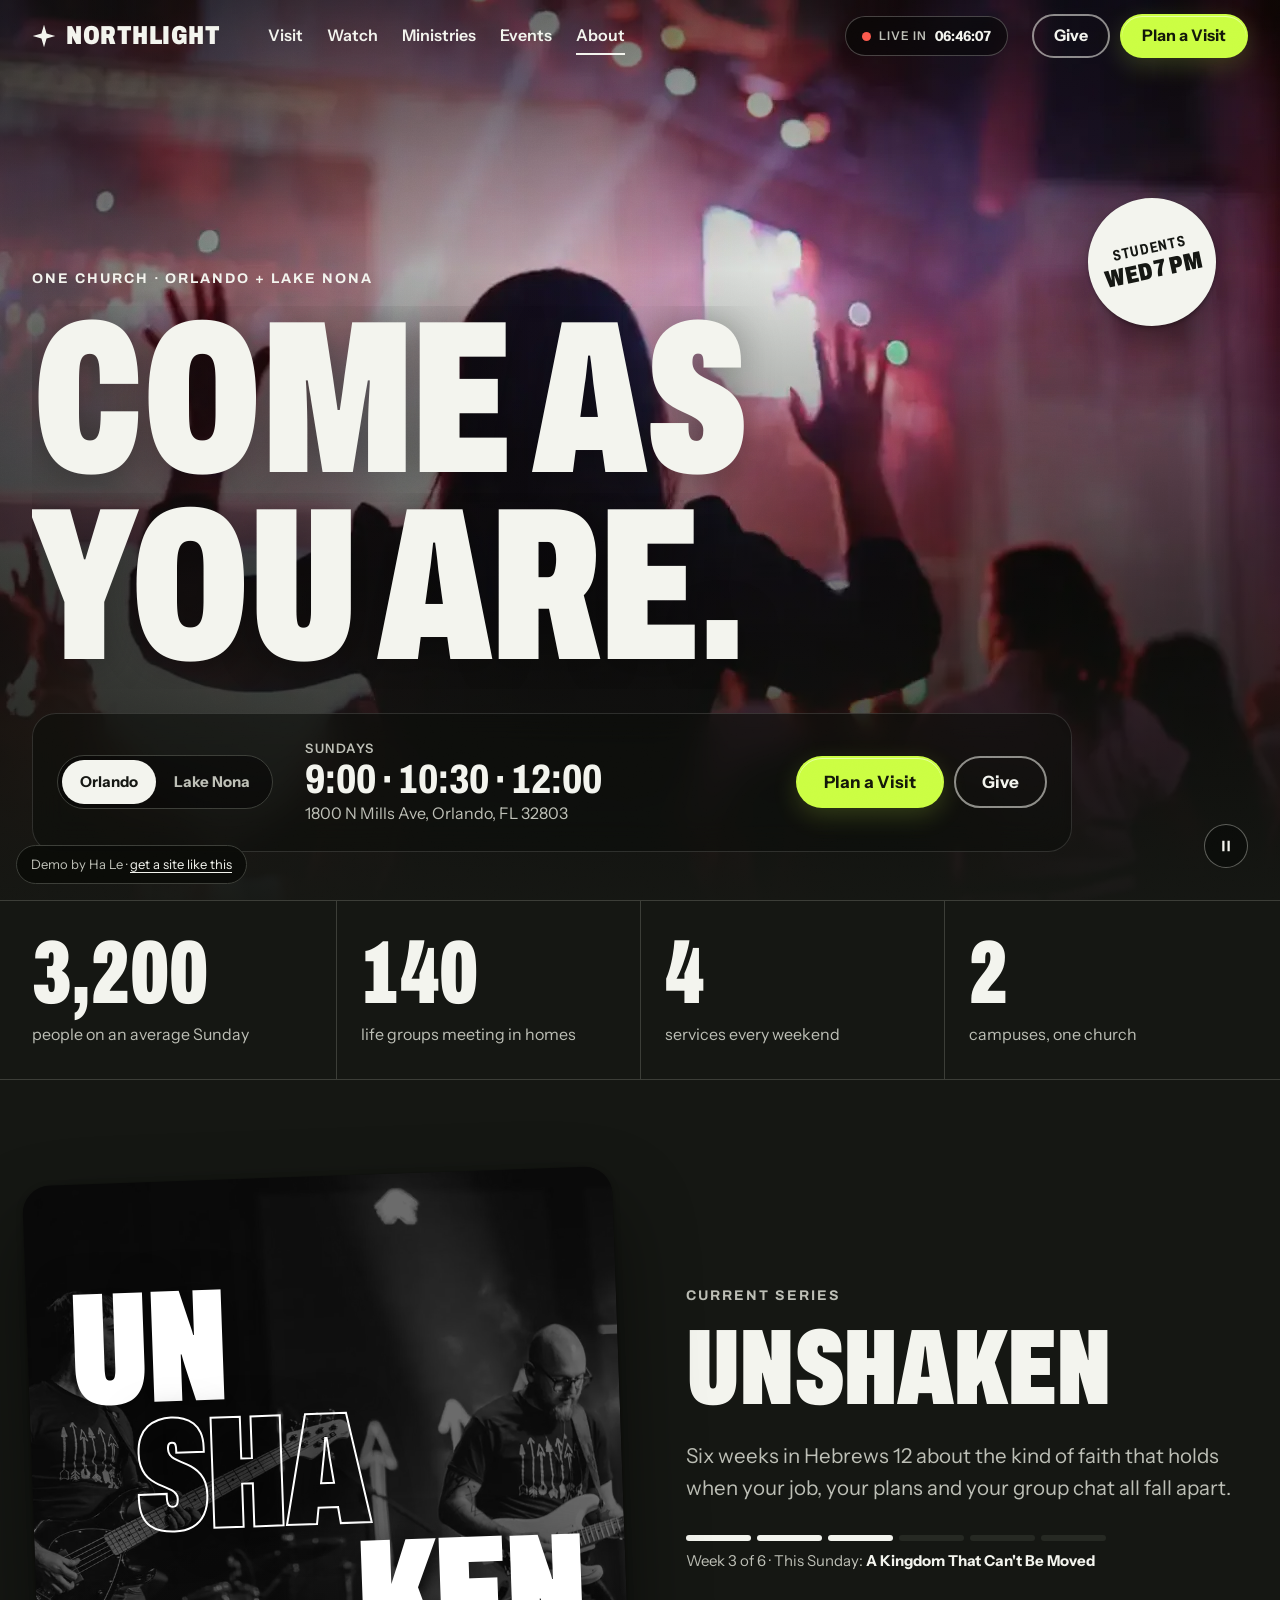
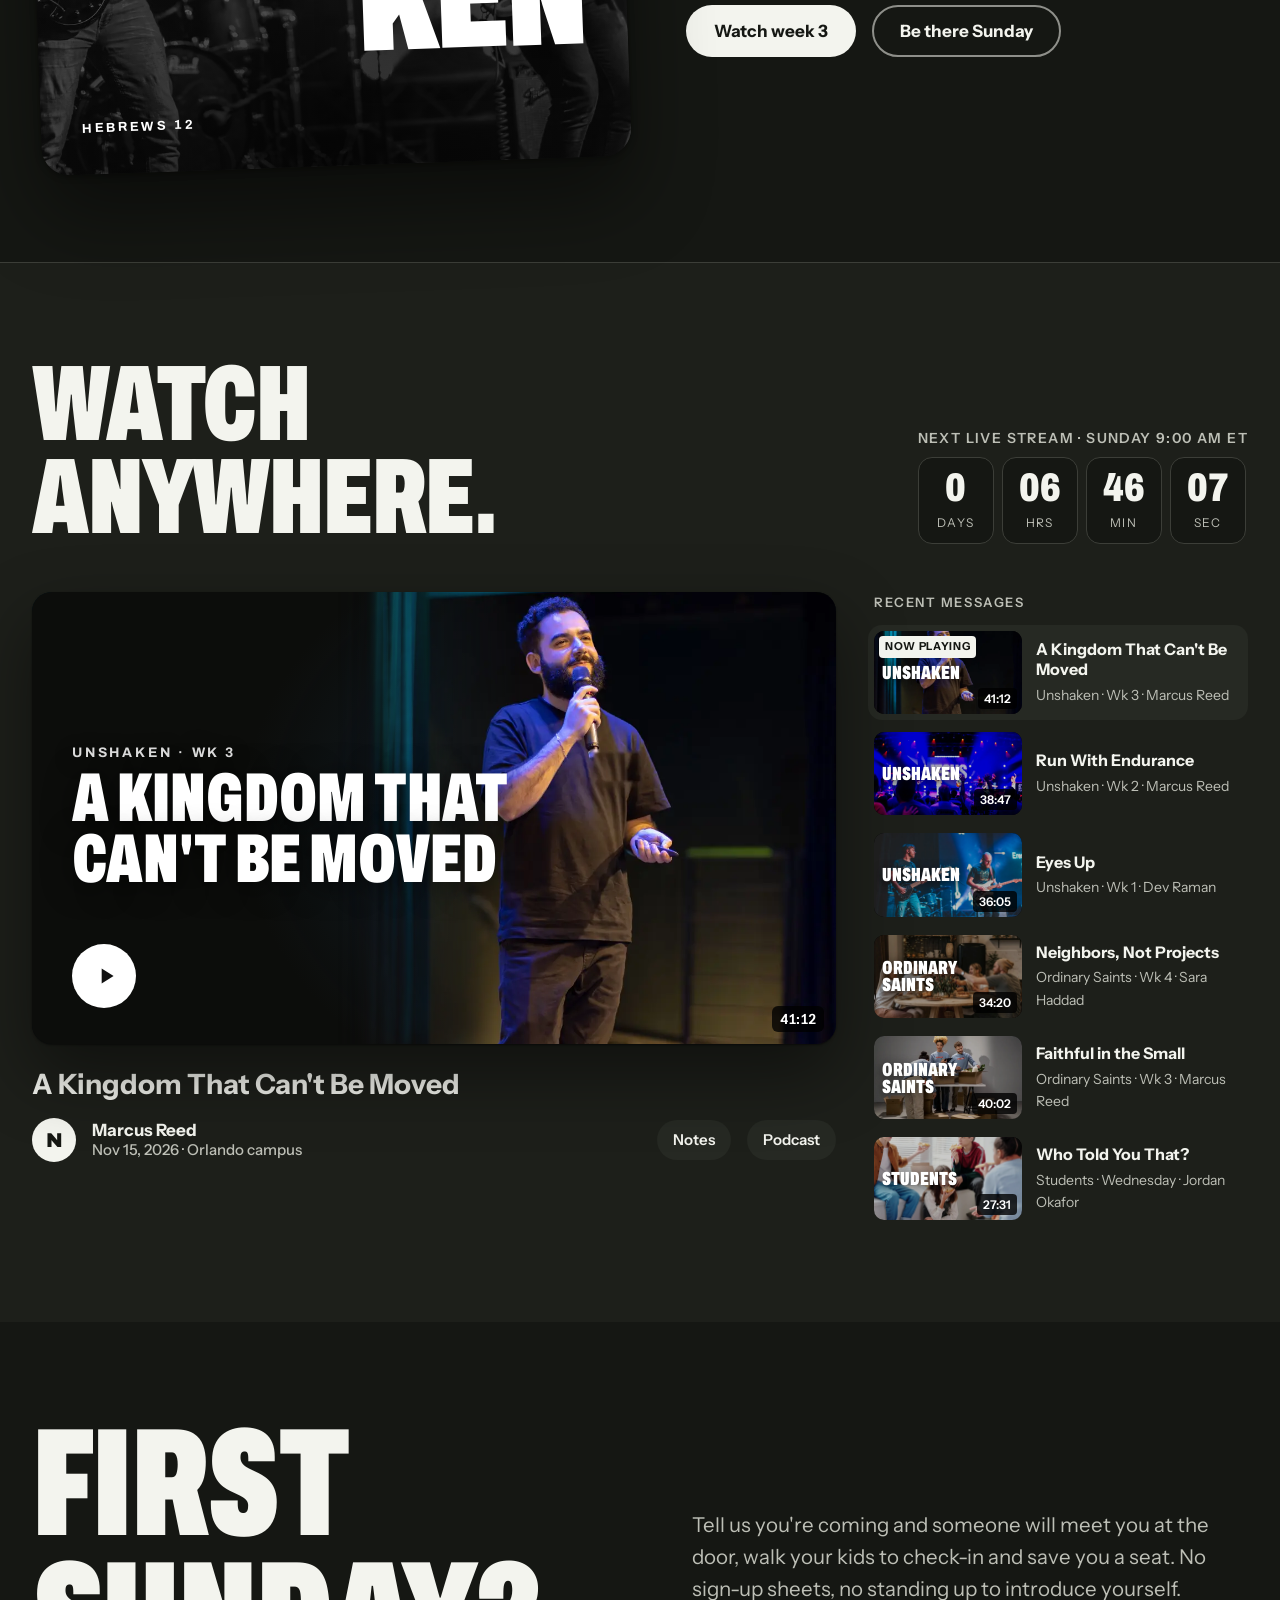
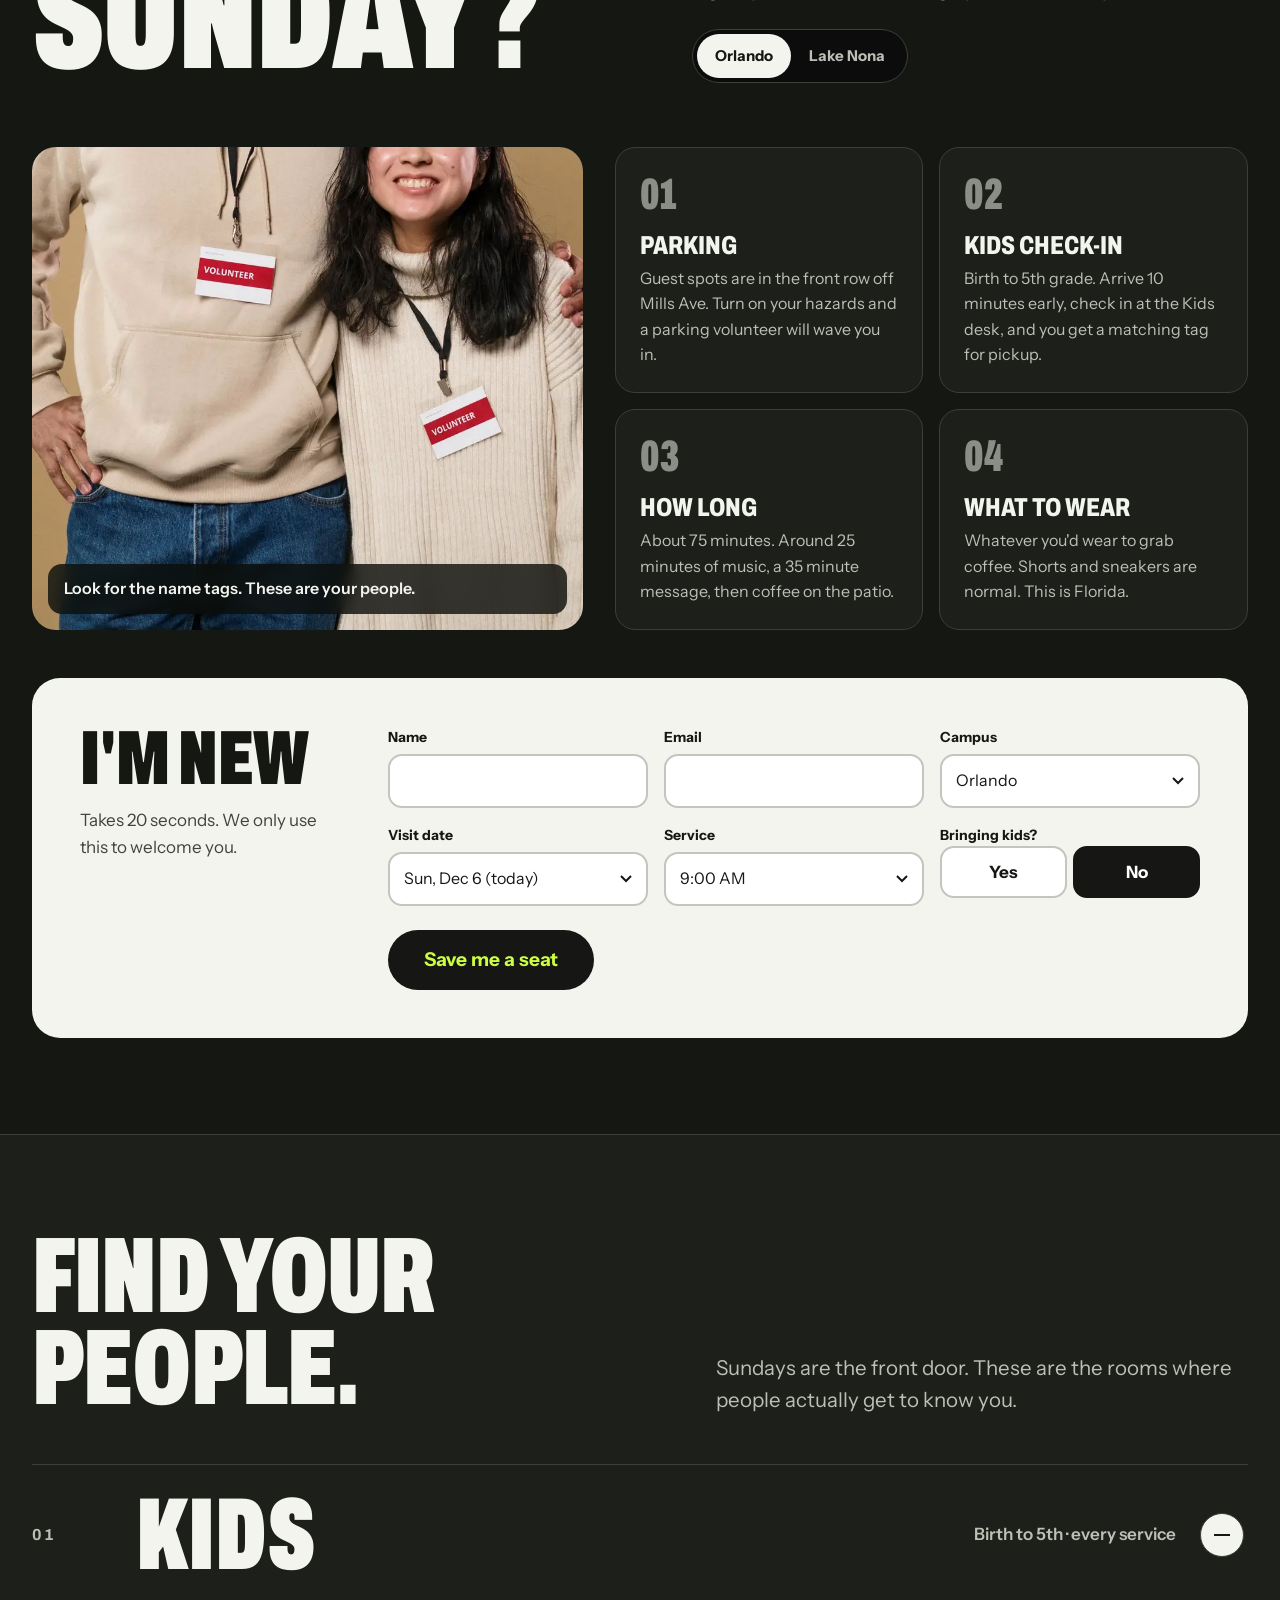
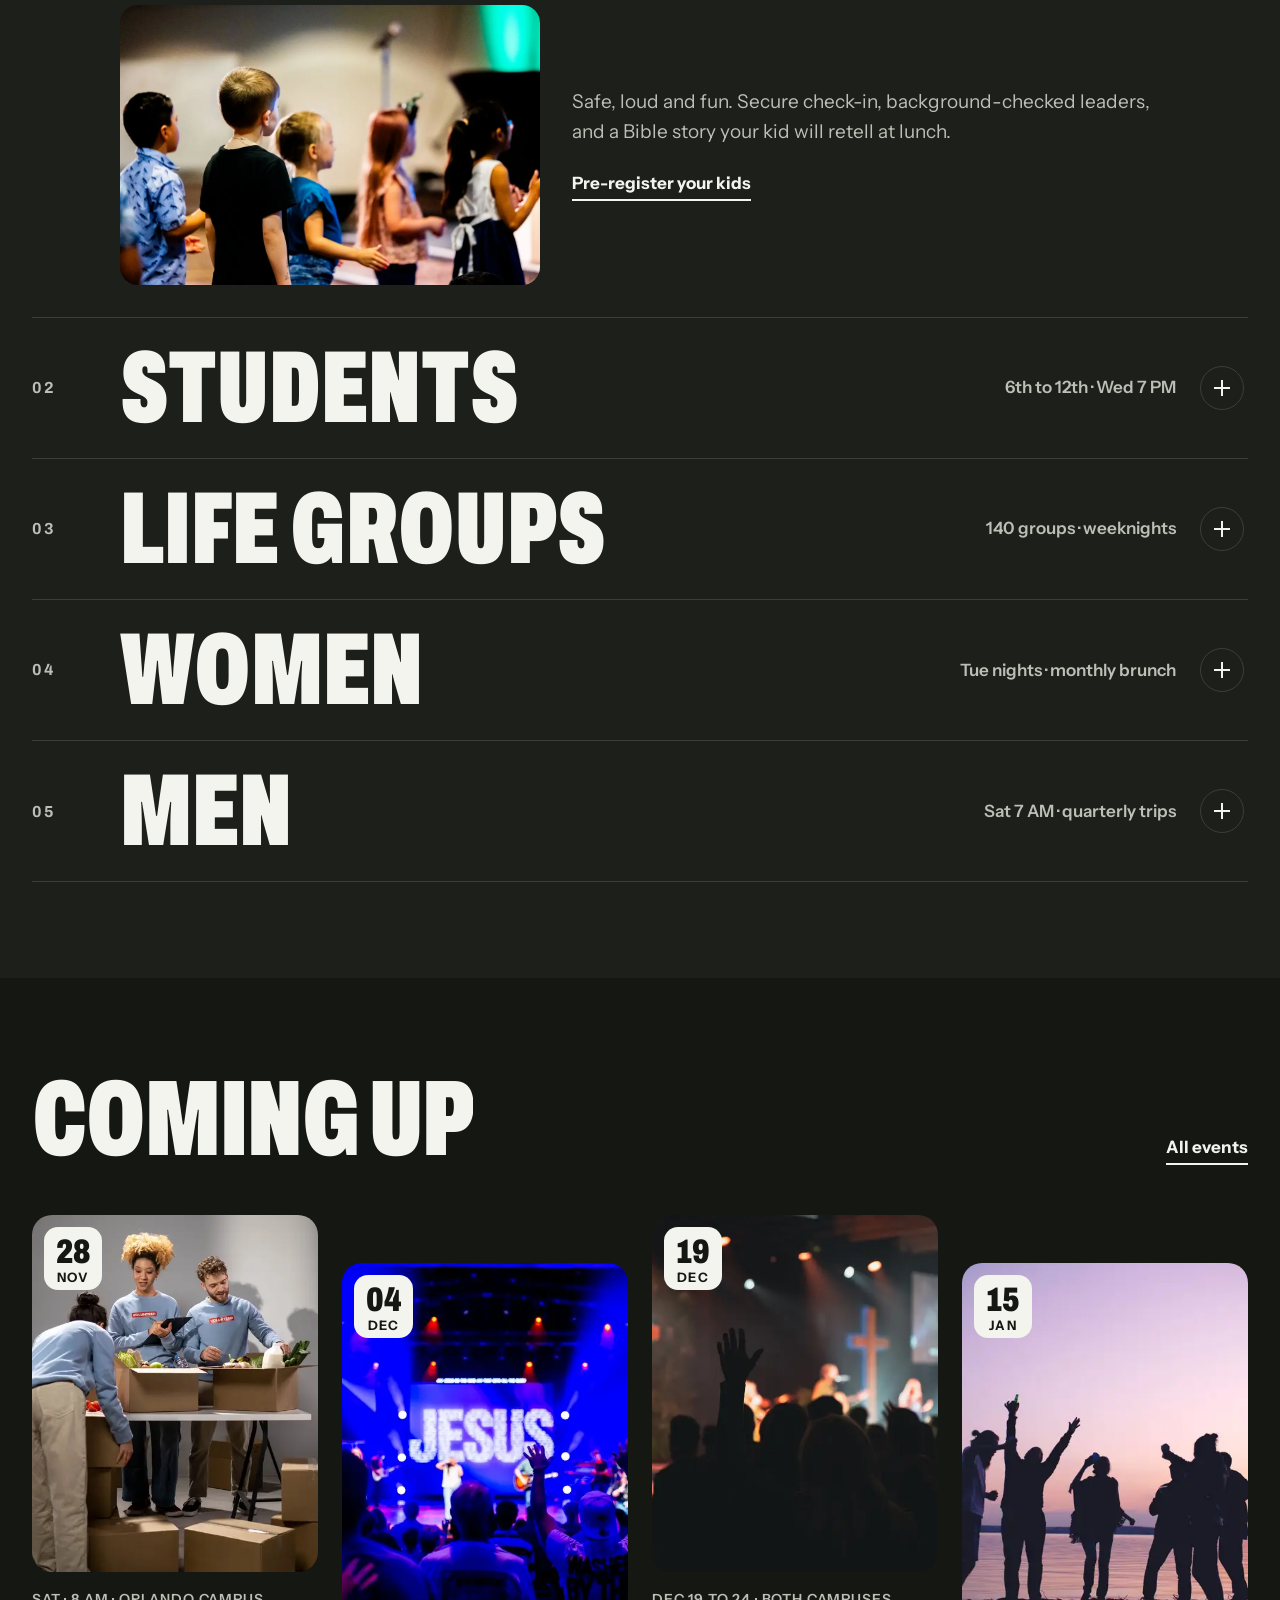
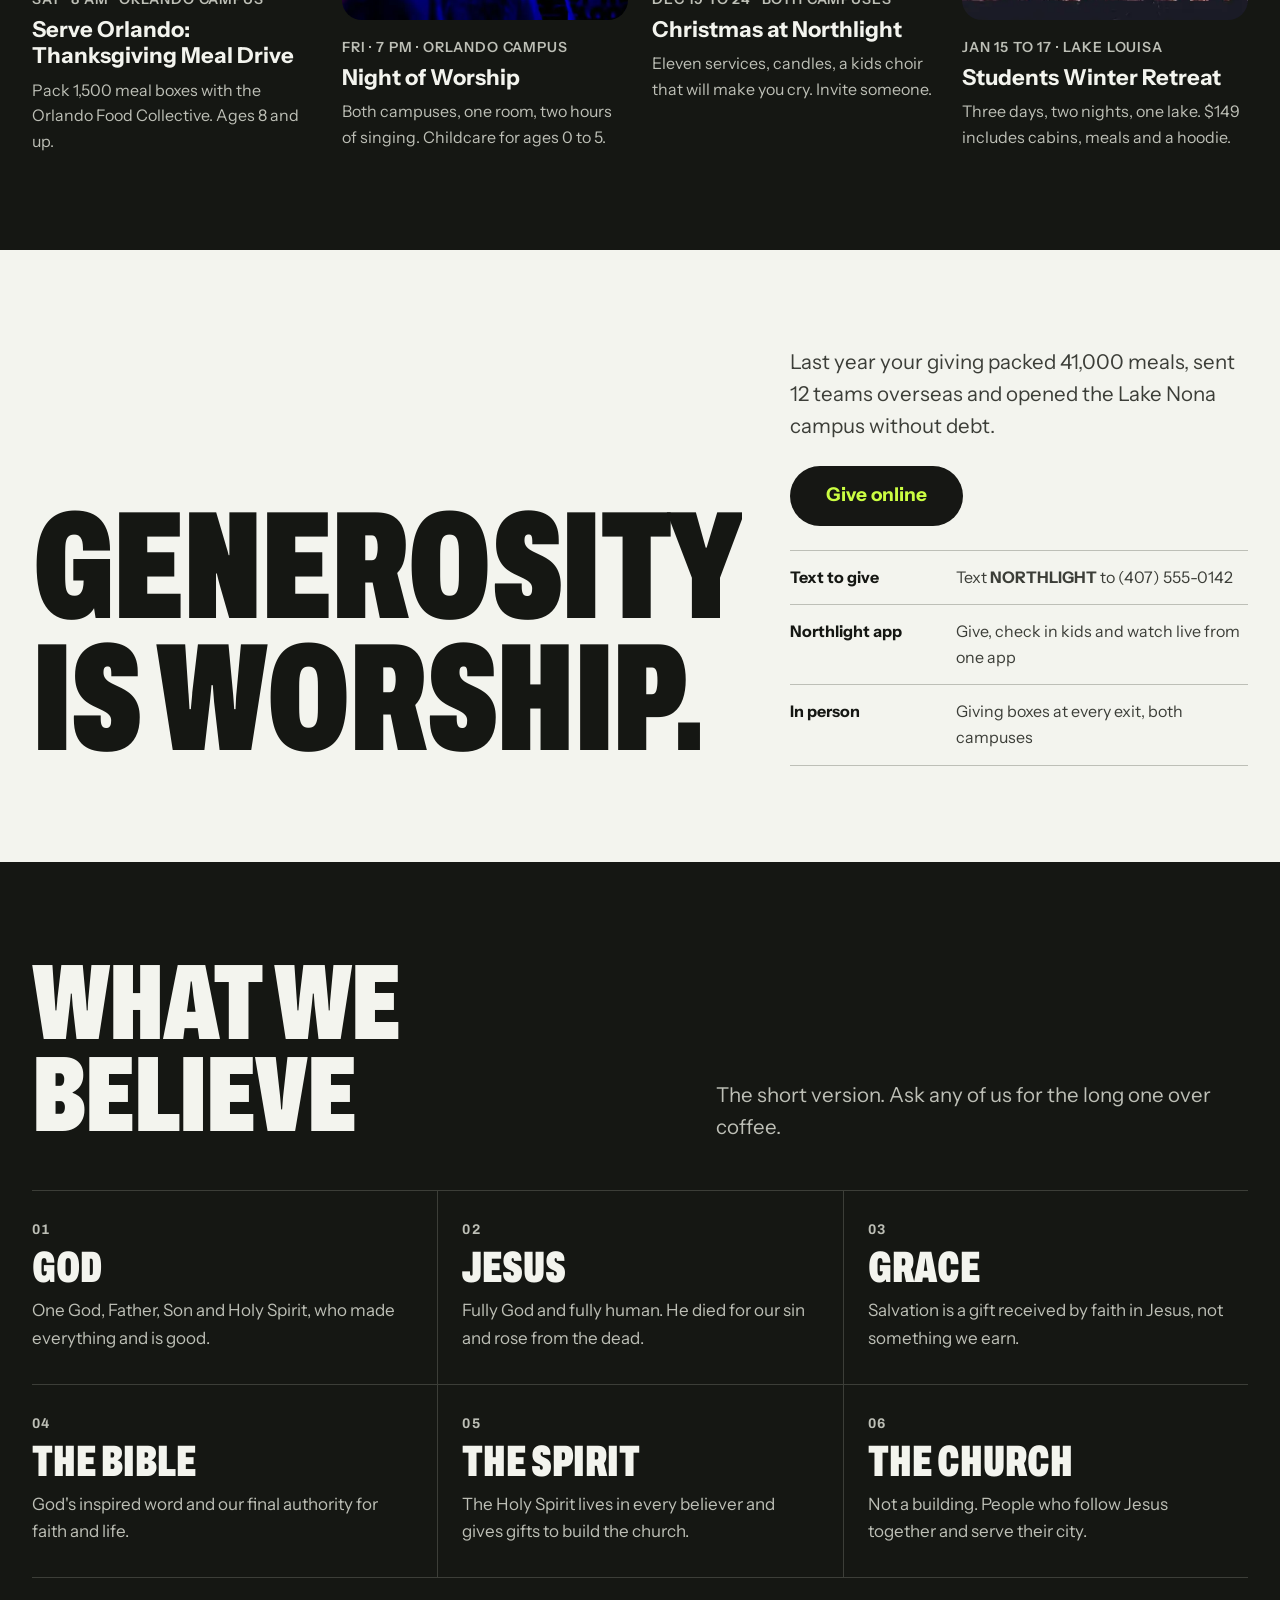
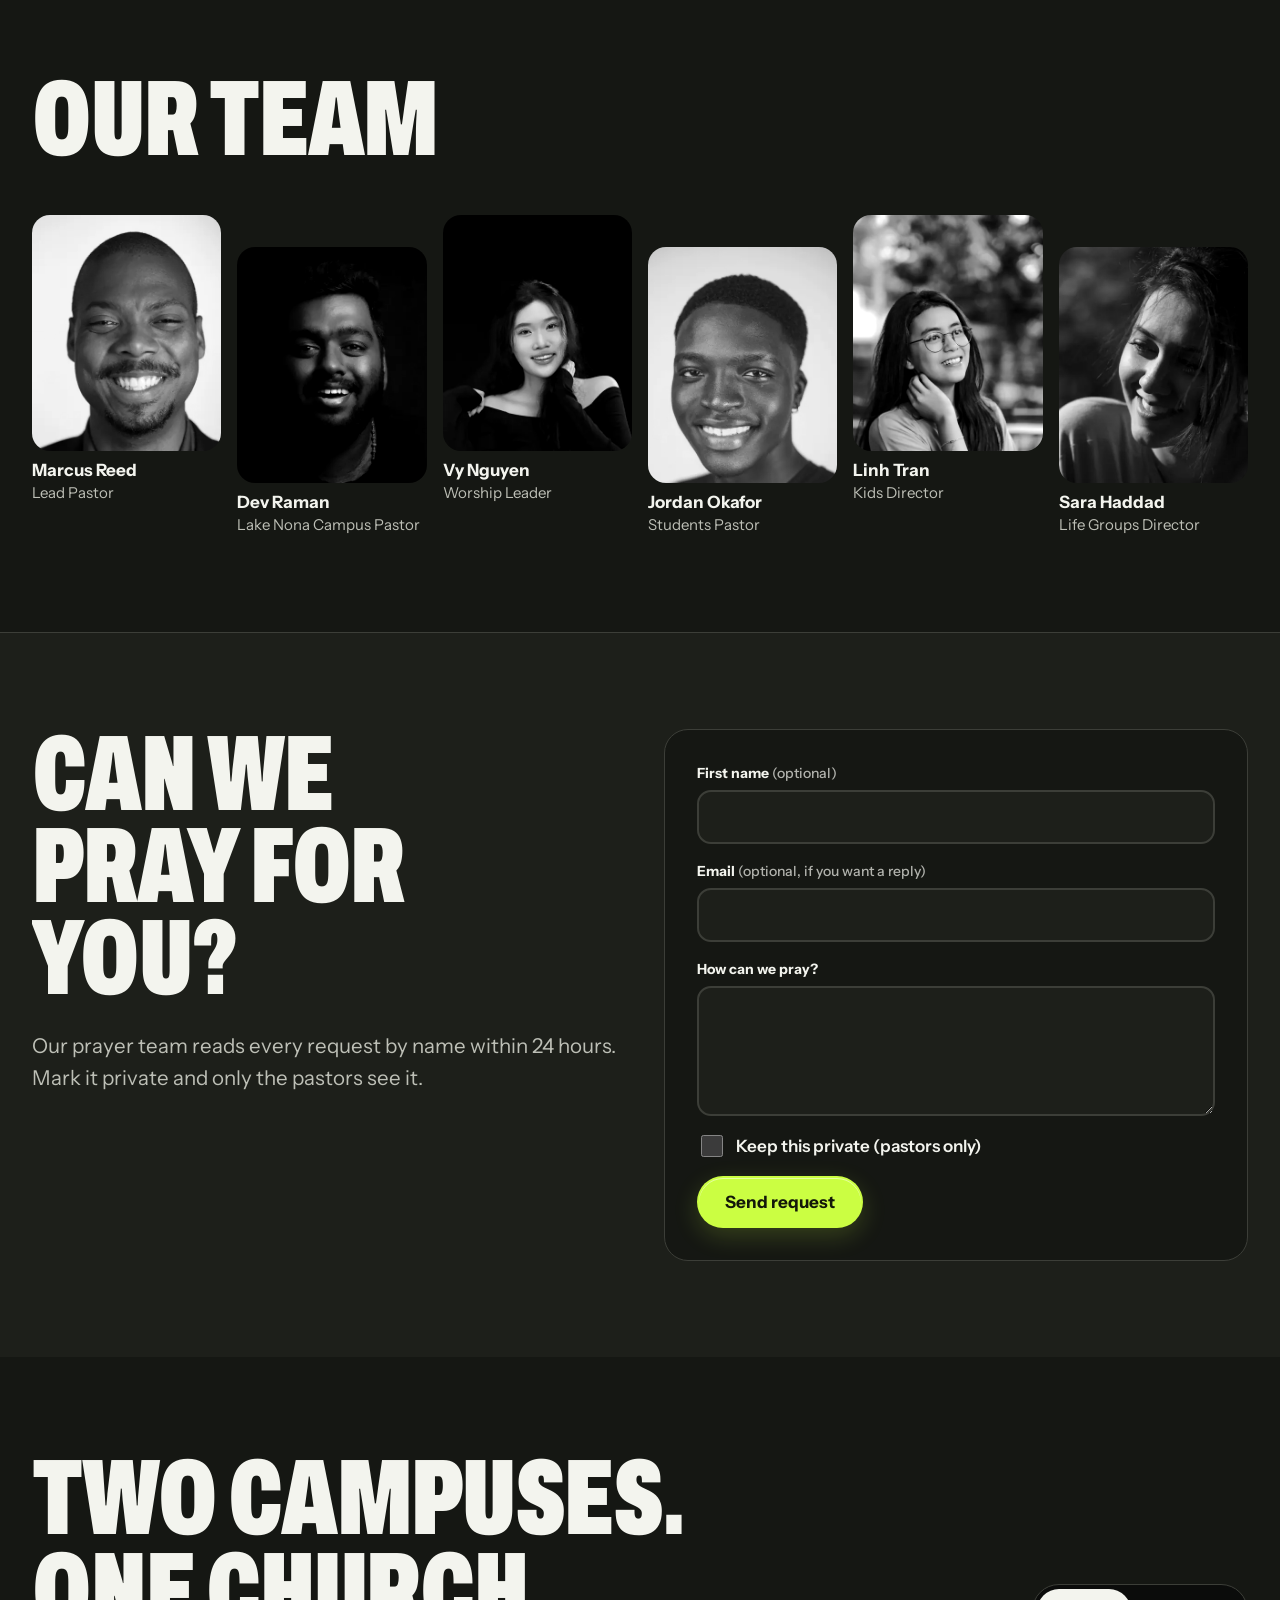
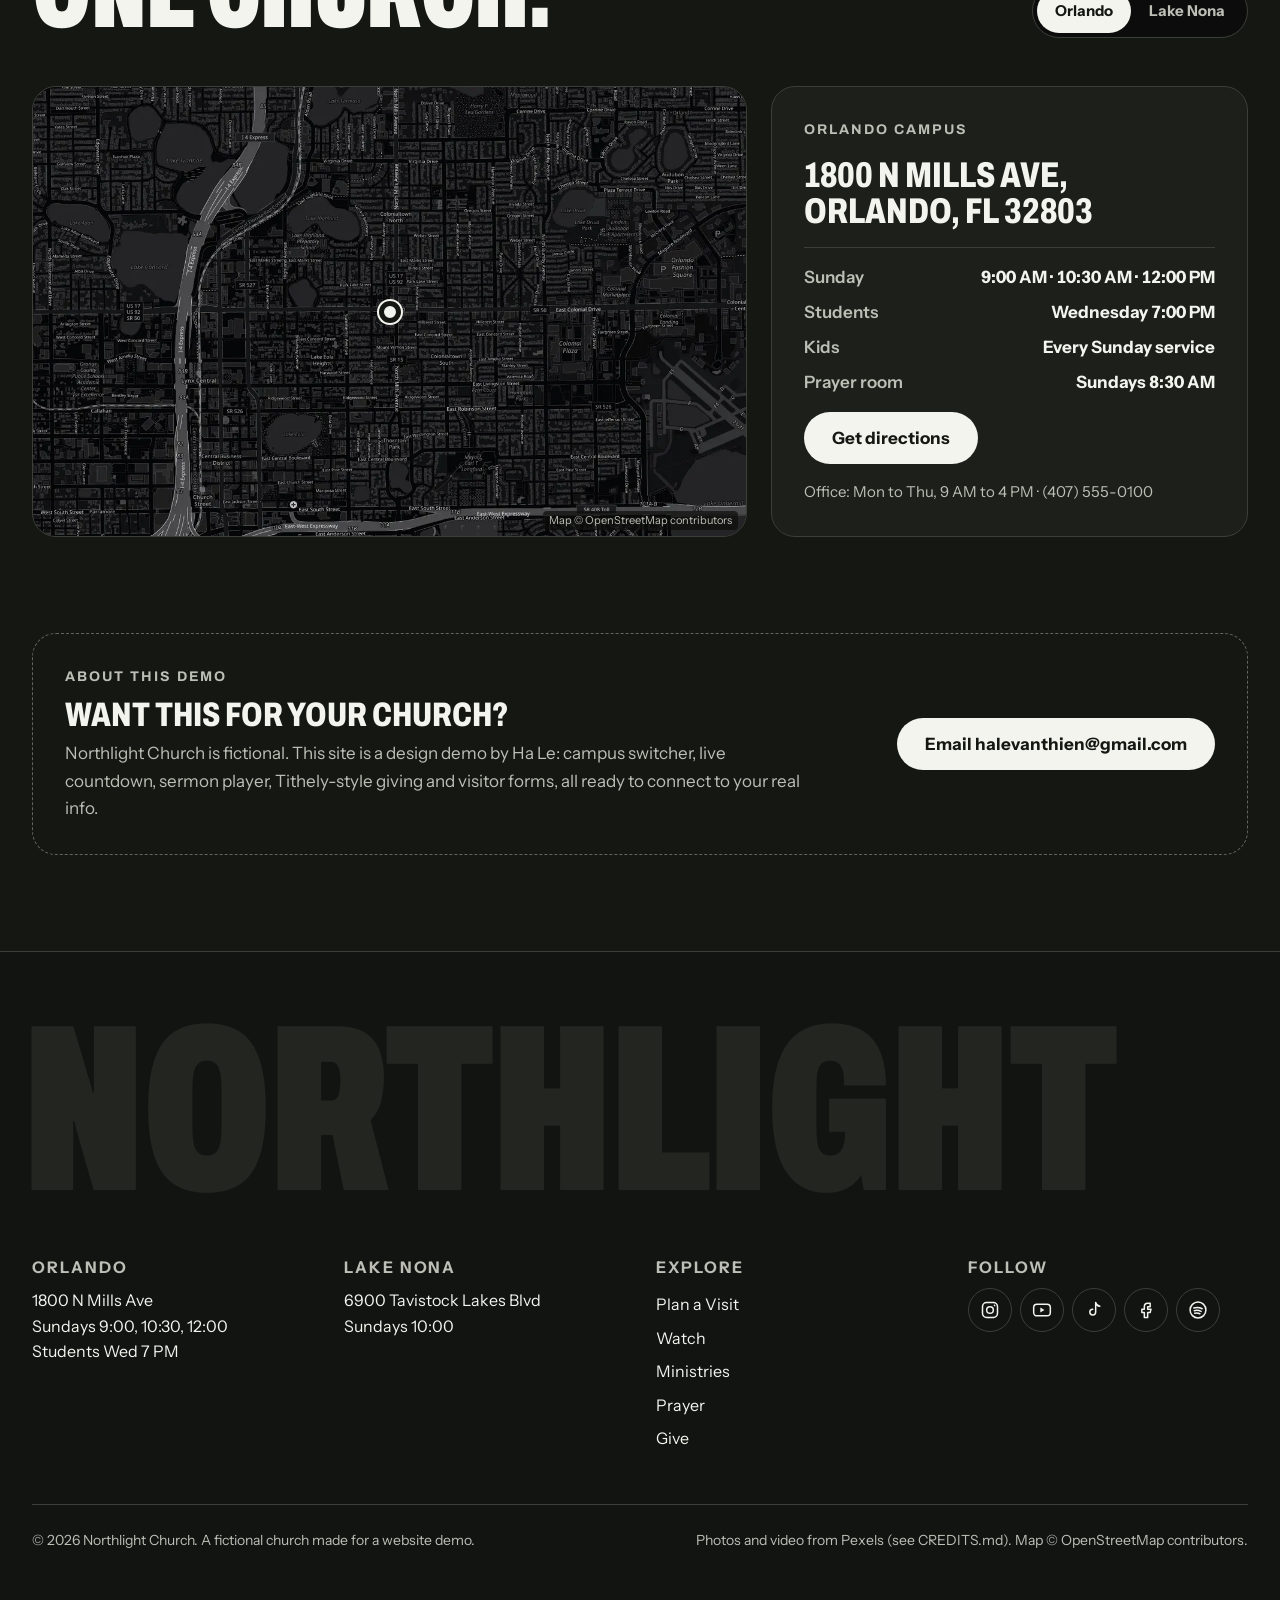
==== bold/index.html @ aa2ea966 "Three church website demos" ====
<!doctype html>
<html lang="en">
<head>
<meta charset="utf-8">
<meta name="viewport" content="width=device-width, initial-scale=1, viewport-fit=cover">
<title>Northlight Church · Orlando + Lake Nona</title>
<meta name="description" content="Northlight Church is one church meeting in Orlando and Lake Nona. Sundays 9, 10:30 and 12 in Orlando, 10:00 in Lake Nona. Students Wednesdays 7 PM.">
<meta name="theme-color" content="#1a1c17">
<link rel="icon" href="data:image/svg+xml,%3Csvg xmlns='http://www.w3.org/2000/svg' viewBox='0 0 32 32'%3E%3Crect width='32' height='32' rx='7' fill='%231a1c17'/%3E%3Cpath d='M16 3l3 10 10 3-10 3-3 10-3-10-10-3 10-3z' fill='%23c8ff2e'/%3E%3C/svg%3E">
<link rel="preconnect" href="https://fonts.googleapis.com">
<link rel="preconnect" href="https://fonts.gstatic.com" crossorigin>
<link href="https://fonts.googleapis.com/css2?family=Archivo:wdth,wght@62..125,500..900&family=Instrument+Sans:wght@400;500;600;700&display=swap" rel="stylesheet">
<link rel="preload" as="image" href="img/hero-poster.webp" type="image/webp">
<link rel="stylesheet" href="css/site.css">
</head>
<body>
<a class="skip" href="#main">Skip to content</a>
<svg class="grain" aria-hidden="true"><filter id="g"><feTurbulence type="fractalNoise" baseFrequency=".8" numOctaves="3" stitchTiles="stitch"/><feColorMatrix type="saturate" values="0"/></filter><rect width="100%" height="100%" filter="url(#g)"/></svg>

<header class="top" id="top">
  <a class="logo" href="#main" aria-label="Northlight Church home">
    <svg viewBox="0 0 32 32" aria-hidden="true"><path d="M16 1l3.4 11.6L31 16l-11.6 3.4L16 31l-3.4-11.6L1 16l11.6-3.4z"/></svg>
    <span>NORTHLIGHT</span>
  </a>
  <nav class="links" aria-label="Main">
    <a href="#visit">Visit</a>
    <a href="#watch">Watch</a>
    <a href="#ministries">Ministries</a>
    <a href="#events">Events</a>
    <a href="#about">About</a>
  </nav>
  <a class="live" href="#watch" id="liveChip" aria-live="off"><i></i><span class="live-lbl">Live in</span> <b id="liveT">--</b></a>
  <div class="acts">
    <button class="btn ghost sm" data-give>Give</button>
    <a class="btn lime sm" href="#visit">Plan a Visit</a>
  </div>
  <button class="burger" id="burger" aria-expanded="false" aria-controls="menu" aria-label="Open menu"><span></span><span></span></button>
</header>

<div class="menu" id="menu" hidden>
  <nav aria-label="Mobile">
    <a href="#visit" style="--i:0">Visit</a>
    <a href="#watch" style="--i:1">Watch</a>
    <a href="#ministries" style="--i:2">Ministries</a>
    <a href="#events" style="--i:3">Events</a>
    <a href="#about" style="--i:4">About</a>
    <a href="#prayer" style="--i:5">Prayer</a>
    <a href="#locations" style="--i:6">Locations</a>
  </nav>
  <div class="menu-acts">
    <a class="btn lime" href="#visit">Plan a Visit</a>
    <button class="btn ghost" data-give>Give</button>
  </div>
</div>

<main id="main">

<section class="hero" aria-labelledby="heroH">
  <video class="hero-vid" id="heroVid" muted loop playsinline preload="none" poster="img/hero-poster.webp" data-src="video/hero.mp4" aria-hidden="true"></video>
  <div class="hero-shade"></div>
  <div class="hero-in wrap">
    <p class="eyebrow kin-up" style="--i:0">One church · Orlando + Lake Nona</p>
    <h1 id="heroH" class="mega kin">
      <span class="ln"><span style="--i:0">Come as</span></span>
      <span class="ln"><span style="--i:1">you are.</span></span>
    </h1>
    <div class="hero-bar kin-up" style="--i:3">
      <div class="campus-switch" role="group" aria-label="Choose a campus">
        <button data-campus="orlando" aria-pressed="true">Orlando</button>
        <button data-campus="nona" aria-pressed="false">Lake Nona</button>
      </div>
      <div class="hb-info">
        <p class="hb-k">Sundays</p>
        <p class="hb-times swap" data-c="times">9:00 · 10:30 · 12:00</p>
        <p class="hb-addr swap" data-c="address">1800 N Mills Ave, Orlando, FL 32803</p>
      </div>
      <div class="hb-btns">
        <a class="btn lime" href="#visit">Plan a Visit</a>
        <button class="btn ghost" data-give>Give</button>
      </div>
    </div>
  </div>
  <a class="sticker" href="#ministries" data-open="students">Students<br><b>Wed 7 PM</b></a>
  <button class="vid-toggle" id="vidToggle" aria-label="Pause background video" aria-pressed="false">
    <svg viewBox="0 0 24 24" aria-hidden="true"><path class="i-pause" d="M7 5h3v14H7zM14 5h3v14h-3z"/><path class="i-play" d="M8 5l11 7-11 7z"/></svg>
  </button>
</section>

<section class="stats" aria-label="Northlight by the numbers">
  <div class="wrap stats-in">
    <div><b data-count="3200">3,200</b><span>people on an average Sunday</span></div>
    <div><b data-count="140">140</b><span>life groups meeting in homes</span></div>
    <div><b data-count="4">4</b><span>services every weekend</span></div>
    <div><b data-count="2">2</b><span>campuses, one church</span></div>
  </div>
</section>

<section class="series wrap" aria-labelledby="seriesH">
  <div class="series-art" aria-hidden="true">
    <img src="img/band.webp" alt="" loading="lazy" width="1400" height="934">
    <div class="sa-type"><span>UN</span><span>SHA</span><span>KEN</span></div>
    <p class="sa-ref">Hebrews 12</p>
  </div>
  <div class="series-copy">
    <p class="eyebrow">Current series</p>
    <h2 id="seriesH" class="big kin"><span class="ln"><span>Unshaken</span></span></h2>
    <p class="lead">Six weeks in Hebrews 12 about the kind of faith that holds when your job, your plans and your group chat all fall apart.</p>
    <div class="prog" role="img" aria-label="Week 3 of 6">
      <i class="on"></i><i class="on"></i><i class="on"></i><i></i><i></i><i></i>
    </div>
    <p class="prog-lbl">Week 3 of 6 · This Sunday: <b>A Kingdom That Can't Be Moved</b></p>
    <div class="row">
      <a class="btn white" href="#watch">Watch week 3</a>
      <a class="btn ghost" href="#visit">Be there Sunday</a>
    </div>
  </div>
</section>

<section class="watch" id="watch" aria-labelledby="watchH">
  <div class="wrap">
    <div class="sec-head">
      <h2 id="watchH" class="big kin"><span class="ln"><span>Watch</span></span><span class="ln"><span>anywhere.</span></span></h2>
      <div class="cd" aria-live="off">
        <p class="cd-k" id="cdLabel">Next live stream · Sunday 9:00 AM ET</p>
        <div class="cd-boxes" id="cdBoxes">
          <div><b data-u="d">0</b><span>days</span></div>
          <div><b data-u="h">00</b><span>hrs</span></div>
          <div><b data-u="m">00</b><span>min</span></div>
          <div><b data-u="s">00</b><span>sec</span></div>
        </div>
      </div>
    </div>
    <div class="wgrid">
      <div>
        <div class="player" id="player">
          <div class="amb" id="amb"></div>
          <button class="poster" id="poster">
            <span class="sr">Play message: </span>
            <img src="img/sermon.webp" alt="" width="900" height="1350" loading="lazy">
            <span class="po-type"><small id="poSeries">UNSHAKEN · WK 3</small><span id="poTitle">A Kingdom That Can't Be Moved</span></span>
            <span class="po-play"><svg viewBox="0 0 24 24" aria-hidden="true"><path d="M8 5l11 7-11 7z"/></svg></span>
            <span class="po-dur" id="poDur">41:12</span>
          </button>
          <video id="pv" playsinline muted loop preload="none" controls hidden></video>
          <canvas class="static" id="pst" width="320" height="180" aria-hidden="true"></canvas>
          <div class="osd" id="osd" aria-hidden="true"></div>
          <p class="demo-note" id="demoNote" hidden>Demo footage. Your sermon video or YouTube embed plays here.</p>
        </div>
        <div class="vmeta">
          <h3 id="vTitle">A Kingdom That Can't Be Moved</h3>
          <div class="chrow">
            <span class="av" aria-hidden="true">N</span>
            <p class="nm"><span id="vSpk">Marcus Reed</span><small id="vDate">Nov 15, 2026 · Orlando campus</small></p>
            <a class="pill" href="#" aria-label="Notes for this message (demo)">Notes</a>
            <a class="pill" href="#" aria-label="Listen on podcast (demo)">Podcast</a>
          </div>
        </div>
      </div>
      <div class="upnext" id="upnext" aria-label="Recent messages"></div>
    </div>
  </div>
</section>

<section class="visit" id="visit" aria-labelledby="visitH">
  <div class="wrap">
    <div class="visit-top">
      <h2 id="visitH" class="mega2 kin"><span class="ln"><span>First</span></span><span class="ln"><span>Sunday?</span></span></h2>
      <div class="visit-intro">
        <p class="lead">Tell us you're coming and someone will meet you at the door, walk your kids to check-in and save you a seat. No sign-up sheets, no standing up to introduce yourself.</p>
        <div class="campus-switch" role="group" aria-label="Choose a campus">
          <button data-campus="orlando" aria-pressed="true">Orlando</button>
          <button data-campus="nona" aria-pressed="false">Lake Nona</button>
        </div>
      </div>
    </div>
    <div class="expect">
      <figure class="ex-photo">
        <img src="img/welcome.webp" alt="Two smiling volunteers wearing name tags" loading="lazy" width="1200" height="800">
        <figcaption>Look for the name tags. These are your people.</figcaption>
      </figure>
      <div class="ex-grid">
        <article><span class="ex-n" aria-hidden="true">01</span><h3>Parking</h3><p class="swap" data-c="parking">Guest spots are in the front row off Mills Ave. Turn on your hazards and a parking volunteer will wave you in.</p></article>
        <article><span class="ex-n" aria-hidden="true">02</span><h3>Kids check-in</h3><p>Birth to 5th grade. Arrive 10 minutes early, check in at the Kids desk, and you get a matching tag for pickup.</p></article>
        <article><span class="ex-n" aria-hidden="true">03</span><h3>How long</h3><p>About 75 minutes. Around 25 minutes of music, a 35 minute message, then coffee on the patio.</p></article>
        <article><span class="ex-n" aria-hidden="true">04</span><h3>What to wear</h3><p>Whatever you'd wear to grab coffee. Shorts and sneakers are normal. This is Florida.</p></article>
      </div>
    </div>

    <form class="newform" id="visitForm" novalidate>
      <div class="nf-head">
        <h3>I'm new</h3>
        <p>Takes 20 seconds. We only use this to welcome you.</p>
      </div>
      <div class="nf-fields">
        <label class="fld"><span>Name</span><input name="name" autocomplete="name" required></label>
        <label class="fld"><span>Email</span><input name="email" type="email" autocomplete="email" required></label>
        <label class="fld"><span>Campus</span>
          <select name="campus" id="nfCampus"><option value="orlando">Orlando</option><option value="nona">Lake Nona</option></select>
        </label>
        <label class="fld"><span>Visit date</span><select name="date" id="nfDate"></select></label>
        <label class="fld"><span>Service</span><select name="time" id="nfTime"></select></label>
        <fieldset class="fld kids">
          <legend>Bringing kids?</legend>
          <div class="seg">
            <label><input type="radio" name="kids" value="yes"><span>Yes</span></label>
            <label><input type="radio" name="kids" value="no" checked><span>No</span></label>
          </div>
        </fieldset>
      </div>
      <p class="err" id="visitErr" role="alert"></p>
      <button class="btn lime big-btn" type="submit">Save me a seat</button>
      <div class="thanks" id="visitThanks" hidden tabindex="-1">
        <p class="th-big">See you Sunday, <span id="thName">friend</span>.</p>
        <p id="thLine">We'll email you directions and a parking map.</p>
        <button type="button" class="btn ghost sm" id="visitReset">Plan another visit</button>
      </div>
    </form>
  </div>
</section>

<section class="ministries" id="ministries" aria-labelledby="minH">
  <div class="wrap">
    <div class="sec-head">
      <h2 id="minH" class="big kin"><span class="ln"><span>Find your</span></span><span class="ln"><span>people.</span></span></h2>
      <p class="lead">Sundays are the front door. These are the rooms where people actually get to know you.</p>
    </div>
    <ul class="mlist" id="mlist">
      <li data-m="kids">
        <button class="mrow" aria-expanded="false"><span class="m-n">01</span><span class="m-t">Kids</span><span class="m-s">Birth to 5th · every service</span><span class="m-x" aria-hidden="true"></span></button>
        <div class="mbody"><div class="mb-in"><img src="img/kids.webp" alt="Kids watching a Sunday kids service" loading="lazy" width="1200" height="800"><div><p>Safe, loud and fun. Secure check-in, background-checked leaders, and a Bible story your kid will retell at lunch.</p><a class="tlink" href="#visit">Pre-register your kids</a></div></div></div>
      </li>
      <li data-m="students">
        <button class="mrow" aria-expanded="false"><span class="m-n">02</span><span class="m-t">Students</span><span class="m-s">6th to 12th · Wed 7 PM</span><span class="m-x" aria-hidden="true"></span></button>
        <div class="mbody"><div class="mb-in"><img src="img/students.webp" alt="Teenagers sharing pizza and talking" loading="lazy" width="1200" height="800"><div><p>Wednesdays at 7 PM at the Orlando campus. Games, worship, a short talk, then small groups by grade. Pizza is not optional.</p><a class="tlink" href="#events">Winter retreat is open</a></div></div></div>
      </li>
      <li data-m="groups">
        <button class="mrow" aria-expanded="false"><span class="m-n">03</span><span class="m-t">Life Groups</span><span class="m-s">140 groups · weeknights</span><span class="m-x" aria-hidden="true"></span></button>
        <div class="mbody"><div class="mb-in"><img src="img/groups.webp" alt="Friends sharing dinner around a table" loading="lazy" width="1200" height="800"><div><p>140 groups meeting in homes across Orlando, Winter Park and Lake Nona. Dinner, an honest conversation, and people who notice when you're missing.</p><a class="tlink" href="#visit">Find a group near you</a></div></div></div>
      </li>
      <li data-m="women">
        <button class="mrow" aria-expanded="false"><span class="m-n">04</span><span class="m-t">Women</span><span class="m-s">Tue nights · monthly brunch</span><span class="m-x" aria-hidden="true"></span></button>
        <div class="mbody"><div class="mb-in"><img src="img/women.webp" alt="Three women talking on a couch" loading="lazy" width="1200" height="800"><div><p>A Tuesday night study at both campuses and a brunch on the first Saturday of the month. College students to grandmothers, same table.</p><a class="tlink" href="#events">See what's next</a></div></div></div>
      </li>
      <li data-m="men">
        <button class="mrow" aria-expanded="false"><span class="m-n">05</span><span class="m-t">Men</span><span class="m-s">Sat 7 AM · quarterly trips</span><span class="m-x" aria-hidden="true"></span></button>
        <div class="mbody"><div class="mb-in"><img src="img/men.webp" alt="Two men hiking in a forest" loading="lazy" width="1200" height="800"><div><p>Saturday breakfast at 7 AM at both campuses, plus a hike or camping trip every quarter. Bring an appetite and a question you've been sitting on.</p><a class="tlink" href="#events">Next trip</a></div></div></div>
      </li>
    </ul>
  </div>
  <img class="m-float" id="mFloat" alt="" aria-hidden="true">
</section>

<section class="events" id="events" aria-labelledby="evH">
  <div class="wrap">
    <div class="sec-head">
      <h2 id="evH" class="big kin"><span class="ln"><span>Coming up</span></span></h2>
      <a class="tlink" href="#events">All events</a>
    </div>
    <div class="ev-rail">
      <article class="ev">
        <div class="ev-img"><img src="img/ev-serve.webp" alt="Volunteers packing food boxes" loading="lazy" width="900" height="600"><time class="ev-date" datetime="2026-11-28"><b>28</b>Nov</time></div>
        <p class="ev-k">Sat · 8 AM · Orlando campus</p>
        <h3>Serve Orlando: Thanksgiving Meal Drive</h3>
        <p>Pack 1,500 meal boxes with the Orlando Food Collective. Ages 8 and up.</p>
      </article>
      <article class="ev">
        <div class="ev-img"><img src="img/ev-worship.webp" alt="Worship night with stage lights and crowd" loading="lazy" width="900" height="600"><time class="ev-date" datetime="2026-12-04"><b>04</b>Dec</time></div>
        <p class="ev-k">Fri · 7 PM · Orlando campus</p>
        <h3>Night of Worship</h3>
        <p>Both campuses, one room, two hours of singing. Childcare for ages 0 to 5.</p>
      </article>
      <article class="ev">
        <div class="ev-img"><img src="img/ev-band.webp" alt="Band leading worship in front of a cross" loading="lazy" width="900" height="600"><time class="ev-date" datetime="2026-12-19"><b>19</b>Dec</time></div>
        <p class="ev-k">Dec 19 to 24 · Both campuses</p>
        <h3>Christmas at Northlight</h3>
        <p>Eleven services, candles, a kids choir that will make you cry. Invite someone.</p>
      </article>
      <article class="ev">
        <div class="ev-img"><img src="img/ev-retreat.webp" alt="Silhouettes of students celebrating at sunset by a lake" loading="lazy" width="900" height="600"><time class="ev-date" datetime="2027-01-15"><b>15</b>Jan</time></div>
        <p class="ev-k">Jan 15 to 17 · Lake Louisa</p>
        <h3>Students Winter Retreat</h3>
        <p>Three days, two nights, one lake. $149 includes cabins, meals and a hoodie.</p>
      </article>
    </div>
  </div>
</section>

<section class="give" id="give" aria-labelledby="giveH">
  <div class="wrap give-in">
    <h2 id="giveH" class="mega2 kin"><span class="ln"><span>Generosity</span></span><span class="ln"><span>is worship.</span></span></h2>
    <div class="give-side">
      <p class="lead">Last year your giving packed 41,000 meals, sent 12 teams overseas and opened the Lake Nona campus without debt.</p>
      <button class="btn lime big-btn" data-give>Give online</button>
      <ul class="give-ways">
        <li><b>Text to give</b><span>Text <strong>NORTHLIGHT</strong> to (407) 555-0142</span></li>
        <li><b>Northlight app</b><span>Give, check in kids and watch live from one app</span></li>
        <li><b>In person</b><span>Giving boxes at every exit, both campuses</span></li>
      </ul>
    </div>
  </div>
</section>

<section class="about" id="about" aria-labelledby="aboutH">
  <div class="wrap">
    <div class="sec-head">
      <h2 id="aboutH" class="big kin"><span class="ln"><span>What we</span></span><span class="ln"><span>believe</span></span></h2>
      <p class="lead">The short version. Ask any of us for the long one over coffee.</p>
    </div>
    <ol class="beliefs">
      <li><h3>God</h3><p>One God, Father, Son and Holy Spirit, who made everything and is good.</p></li>
      <li><h3>Jesus</h3><p>Fully God and fully human. He died for our sin and rose from the dead.</p></li>
      <li><h3>Grace</h3><p>Salvation is a gift received by faith in Jesus, not something we earn.</p></li>
      <li><h3>The Bible</h3><p>God's inspired word and our final authority for faith and life.</p></li>
      <li><h3>The Spirit</h3><p>The Holy Spirit lives in every believer and gives gifts to build the church.</p></li>
      <li><h3>The Church</h3><p>Not a building. People who follow Jesus together and serve their city.</p></li>
    </ol>

    <div class="sec-head staff-head">
      <h2 class="big kin"><span class="ln"><span>Our team</span></span></h2>
    </div>
    <div class="staff">
      <figure><img src="img/staff-1.webp" alt="Marcus Reed" loading="lazy" width="520" height="520"><figcaption><b>Marcus Reed</b><span>Lead Pastor</span></figcaption></figure>
      <figure><img src="img/staff-3.webp" alt="Dev Raman" loading="lazy" width="520" height="520"><figcaption><b>Dev Raman</b><span>Lake Nona Campus Pastor</span></figcaption></figure>
      <figure><img src="img/staff-6.webp" alt="Vy Nguyen" loading="lazy" width="520" height="520"><figcaption><b>Vy Nguyen</b><span>Worship Leader</span></figcaption></figure>
      <figure><img src="img/staff-2.webp" alt="Jordan Okafor" loading="lazy" width="520" height="520"><figcaption><b>Jordan Okafor</b><span>Students Pastor</span></figcaption></figure>
      <figure><img src="img/staff-4.webp" alt="Linh Tran" loading="lazy" width="520" height="520"><figcaption><b>Linh Tran</b><span>Kids Director</span></figcaption></figure>
      <figure><img src="img/staff-5.webp" alt="Sara Haddad" loading="lazy" width="520" height="520"><figcaption><b>Sara Haddad</b><span>Life Groups Director</span></figcaption></figure>
    </div>
  </div>
</section>

<section class="prayer" id="prayer" aria-labelledby="prH">
  <div class="wrap prayer-in">
    <div>
      <h2 id="prH" class="big kin"><span class="ln"><span>Can we</span></span><span class="ln"><span>pray for you?</span></span></h2>
      <p class="lead">Our prayer team reads every request by name within 24 hours. Mark it private and only the pastors see it.</p>
    </div>
    <form class="prform" id="prayerForm" novalidate>
      <label class="fld"><span>First name <em>(optional)</em></span><input name="name" autocomplete="given-name"></label>
      <label class="fld"><span>Email <em>(optional, if you want a reply)</em></span><input name="email" type="email" autocomplete="email"></label>
      <label class="fld"><span>How can we pray?</span><textarea name="req" rows="4" required></textarea></label>
      <label class="check"><input type="checkbox" name="private"><span>Keep this private (pastors only)</span></label>
      <p class="err" id="prErr" role="alert"></p>
      <button class="btn lime" type="submit">Send request</button>
      <div class="thanks" id="prThanks" hidden tabindex="-1">
        <p class="th-big">We've got you.</p>
        <p>Your request is with the prayer team. You are not carrying this alone.</p>
        <button type="button" class="btn ghost sm" id="prReset">Send another</button>
      </div>
    </form>
  </div>
</section>

<section class="locations" id="locations" aria-labelledby="locH">
  <div class="wrap">
    <div class="sec-head">
      <h2 id="locH" class="big kin"><span class="ln"><span>Two campuses.</span></span><span class="ln"><span>One church.</span></span></h2>
      <div class="campus-switch" role="group" aria-label="Choose a campus">
        <button data-campus="orlando" aria-pressed="true">Orlando</button>
        <button data-campus="nona" aria-pressed="false">Lake Nona</button>
      </div>
    </div>
    <div class="loc">
      <div class="map">
        <img id="mapImg" src="img/map-orlando.webp" alt="Map of the Orlando campus area" loading="lazy" width="1200" height="750">
        <span class="pin" aria-hidden="true"><i></i></span>
        <p class="map-cr">Map © OpenStreetMap contributors</p>
      </div>
      <div class="loc-card">
        <p class="eyebrow swap" data-c="name">Orlando campus</p>
        <p class="loc-addr swap" data-c="address">1800 N Mills Ave, Orlando, FL 32803</p>
        <dl class="loc-times swap" data-c="schedule"></dl>
        <a class="btn white" id="dirLink" href="https://www.google.com/maps/search/?api=1&query=28.5530,-81.3650" target="_blank" rel="noopener">Get directions</a>
        <p class="loc-note">Office: Mon to Thu, 9 AM to 4 PM · (407) 555-0100</p>
      </div>
    </div>
  </div>
</section>

<section class="contact-ha" id="contact-ha" aria-labelledby="haH">
  <div class="wrap">
    <div class="ha-card">
      <p class="eyebrow">About this demo</p>
      <h2 id="haH">Want this for your church?</h2>
      <p>Northlight Church is fictional. This site is a design demo by Ha Le: campus switcher, live countdown, sermon player, Tithely-style giving and visitor forms, all ready to connect to your real info.</p>
      <a class="btn white" href="mailto:halevanthien@gmail.com?subject=Church%20website">Email halevanthien@gmail.com</a>
    </div>
  </div>
</section>

</main>

<footer class="foot">
  <div class="wrap">
    <p class="foot-mega" data-t="NORTHLIGHT" aria-hidden="true"></p>
    <div class="foot-grid">
      <div>
        <p class="f-k">Orlando</p>
        <p>1800 N Mills Ave<br>Sundays 9:00, 10:30, 12:00<br>Students Wed 7 PM</p>
      </div>
      <div>
        <p class="f-k">Lake Nona</p>
        <p>6900 Tavistock Lakes Blvd<br>Sundays 10:00</p>
      </div>
      <div>
        <p class="f-k">Explore</p>
        <p class="f-links"><a href="#visit">Plan a Visit</a><a href="#watch">Watch</a><a href="#ministries">Ministries</a><a href="#prayer">Prayer</a><a href="#give">Give</a></p>
      </div>
      <div>
        <p class="f-k">Follow</p>
        <div class="socials">
          <a href="#" aria-label="Instagram (demo)"><svg viewBox="0 0 24 24"><rect x="3" y="3" width="18" height="18" rx="5"/><circle cx="12" cy="12" r="4"/><circle cx="17.5" cy="6.5" r="1" class="f"/></svg></a>
          <a href="#" aria-label="YouTube (demo)"><svg viewBox="0 0 24 24"><rect x="2" y="5" width="20" height="14" rx="4"/><path d="M10 9l5 3-5 3z" class="f"/></svg></a>
          <a href="#" aria-label="TikTok (demo)"><svg viewBox="0 0 24 24"><path d="M14 3v11.5a3.5 3.5 0 1 1-3.5-3.5M14 3c.5 2.5 2.3 4.2 5 4.5"/></svg></a>
          <a href="#" aria-label="Facebook (demo)"><svg viewBox="0 0 24 24"><path d="M14 8h3V4h-3a4 4 0 0 0-4 4v3H7v4h3v6h4v-6h3l1-4h-4V8z"/></svg></a>
          <a href="#" aria-label="Spotify podcast (demo)"><svg viewBox="0 0 24 24"><circle cx="12" cy="12" r="9.5"/><path d="M7 9.5c3.5-1 7-.6 10 1M7.5 12.8c3-.8 5.8-.4 8.2.9M8 15.8c2.3-.5 4.4-.3 6.3.7"/></svg></a>
        </div>
      </div>
    </div>
    <div class="foot-bot">
      <p>© 2026 Northlight Church. A fictional church made for a website demo.</p>
      <p>Photos and video from Pexels (see CREDITS.md). Map © OpenStreetMap contributors.</p>
    </div>
  </div>
</footer>

<a class="ribbon" id="ribbon" href="#contact-ha">Demo by Ha Le<span class="rb-long"> · <u>get a site like this</u></span></a>

<dialog class="give-modal" id="giveModal" aria-labelledby="gmH">
  <form method="dialog" class="gm" id="giveForm" novalidate>
    <div class="gm-head">
      <div class="gm-org"><span class="gm-logo" aria-hidden="true"><svg viewBox="0 0 32 32"><path d="M16 1l3.4 11.6L31 16l-11.6 3.4L16 31l-3.4-11.6L1 16l11.6-3.4z"/></svg></span><div><p id="gmH">Give to Northlight Church</p><small>Orlando, FL</small></div></div>
      <button type="button" class="gm-x" id="gmClose" aria-label="Close giving form">×</button>
    </div>
    <div class="gm-body" id="gmStep1">
      <label class="gm-amt"><span class="sr">Amount in US dollars</span><b>$</b><input id="gmAmt" inputmode="decimal" size="4" value="50" aria-describedby="gmErr"></label>
      <div class="gm-chips" role="group" aria-label="Quick amounts">
        <button type="button" data-amt="25">$25</button><button type="button" data-amt="50" aria-pressed="true">$50</button><button type="button" data-amt="100">$100</button><button type="button" data-amt="250">$250</button>
      </div>
      <label class="gm-fld"><span>Fund</span>
        <select id="gmFund"><option>General Fund</option><option>Missions</option><option>Building Fund</option></select>
      </label>
      <div class="gm-fld"><span id="gmFreqL">Frequency</span>
        <div class="gm-seg" role="radiogroup" aria-labelledby="gmFreqL">
          <label><input type="radio" name="freq" value="One time" checked><span>One time</span></label>
          <label><input type="radio" name="freq" value="Weekly"><span>Weekly</span></label>
          <label><input type="radio" name="freq" value="Monthly"><span>Monthly</span></label>
        </div>
      </div>
      <label class="gm-check"><input type="checkbox" id="gmFees"><span>Cover the processing fee (<b id="gmFee">$1.75</b>) so 100% goes to Northlight</span></label>
      <p class="gm-err" id="gmErr" role="alert"></p>
      <button type="button" class="gm-go" id="gmGo">Give <span id="gmTotal">$50.00</span></button>
      <p class="gm-alt">Prefer text? Send <b>NORTHLIGHT 50</b> to (407) 555-0142</p>
    </div>
    <div class="gm-body gm-done" id="gmStep2" hidden tabindex="-1">
      <div class="gm-tick" aria-hidden="true"><svg viewBox="0 0 24 24"><path d="M5 12.5l4.5 4.5L19 7.5"/></svg></div>
      <p class="gm-ty">Thank you!</p>
      <p id="gmSummary">$50.00 to General Fund, one time.</p>
      <p class="gm-demo">Demo only. No payment was processed.</p>
      <button type="button" class="gm-go" id="gmAgain">Done</button>
    </div>
    <p class="gm-foot"><svg viewBox="0 0 24 24" aria-hidden="true"><rect x="5" y="10" width="14" height="10" rx="2"/><path d="M8 10V7a4 4 0 0 1 8 0v3"/></svg> Secure giving powered by Tithely</p>
  </form>
</dialog>

<script src="js/site.js" defer></script>
</body>
</html>
---- bold/css/site.css ----
:root {
  --bg: oklch(0.2 0.008 125);
  --bg-2: oklch(0.235 0.009 125);
  --raise: oklch(0.275 0.01 125);
  --line: oklch(0.36 0.012 125);
  --text: oklch(0.965 0.008 110);
  --mute: oklch(0.8 0.012 115);
  --accent: oklch(0.93 0.21 124);
  --accent-ink: oklch(0.2 0.03 125);
  --display: "Archivo", "Arial Narrow", Impact, sans-serif;
  --body: "Instrument Sans", "Helvetica Neue", Arial, sans-serif;
  --s1: 4px; --s2: 8px; --s3: 16px; --s4: 24px; --s5: 32px; --s6: 48px; --s7: 64px; --s8: 96px;
  --ease: cubic-bezier(.2, .8, .2, 1);
  --spring: cubic-bezier(.34, 1.56, .64, 1);
  --out: cubic-bezier(.16, 1, .3, 1);
  color-scheme: dark;
}
*, *::before, *::after { box-sizing: border-box; }
html { scroll-behavior: smooth; scroll-padding-top: 80px; -webkit-text-size-adjust: 100%; }
body { margin: 0; background: var(--bg); color: var(--text); font-family: var(--body); font-size: 17px; line-height: 1.6; overflow-x: hidden; -webkit-font-smoothing: antialiased; }
img, video { max-width: 100%; height: auto; display: block; }
[hidden] { display: none !important; }
a { color: inherit; }
button, input, select, textarea { font: inherit; color: inherit; }
h1, h2, h3, p { margin: 0; }
:focus-visible { outline: 3px solid var(--accent); outline-offset: 3px; border-radius: 6px; }
.sr { position: absolute; width: 1px; height: 1px; overflow: hidden; clip: rect(0 0 0 0); white-space: nowrap; }
.skip { position: absolute; left: var(--s3); top: -60px; z-index: 200; background: var(--accent); color: var(--accent-ink); padding: 10px 16px; border-radius: 8px; font-weight: 700; text-decoration: none; }
.skip:focus { top: var(--s3); }
.grain { position: fixed; inset: 0; width: 100%; height: 100%; z-index: 150; pointer-events: none; opacity: .06; mix-blend-mode: overlay; }
.wrap { width: 100%; max-width: 1320px; margin: 0 auto; padding: 0 var(--s5); }
@media (max-width: 640px) { .wrap { padding: 0 var(--s3); } }

.eyebrow { font-family: var(--display); font-weight: 700; font-stretch: 100%; text-transform: uppercase; letter-spacing: .14em; font-size: 14px; color: var(--mute); }
.lead { font-size: clamp(18px, 1.6vw, 21px); line-height: 1.55; color: var(--mute); max-width: 34em; }
.mega, .mega2, .big { font-family: var(--display); font-weight: 900; font-stretch: 62%; text-transform: uppercase; line-height: .86; letter-spacing: -0.01em; }
.mega { font-size: clamp(84px, 17vw, 260px); }
.mega .ln > span { white-space: nowrap; }
@media (max-width: 640px) { .mega { font-size: 25vw; } }
.mega2 { font-size: clamp(72px, 12vw, 190px); }
.big { font-size: clamp(56px, 8.4vw, 128px); }
.ln { display: block; overflow: hidden; padding-bottom: .04em; margin-bottom: -.04em; }
.ln > span { display: block; transform: translate3d(0, 105%, 0); transition: transform .9s var(--out); transition-delay: calc(var(--i, 0) * 90ms + var(--d, 0ms)); }
.kin .ln:nth-child(2) > span { --i: 1; } .kin .ln:nth-child(3) > span { --i: 2; }
.kin.in .ln > span { transform: none; }
.kin-up { opacity: 0; transform: translate3d(0, 24px, 0); transition: opacity .6s var(--ease), transform .7s var(--out); transition-delay: calc(var(--i, 0) * 90ms + 200ms); }
.kin-up.in { opacity: 1; transform: none; }

.btn { display: inline-flex; align-items: center; justify-content: center; gap: 8px; min-height: 52px; padding: 0 26px; border-radius: 999px; font-weight: 700; font-size: 17px; text-decoration: none; border: 2px solid transparent; cursor: pointer; white-space: nowrap; transition: transform .16s var(--ease), background-color .16s var(--ease), color .16s, box-shadow .2s var(--ease); }
.btn:active { transform: scale(.97); }
.btn.lime { background: var(--accent); color: var(--accent-ink); box-shadow: 0 1px 0 oklch(1 0 0 / .5) inset, 0 8px 24px oklch(0.93 0.21 124 / .18); }
.btn.lime:hover { transform: translateY(-2px); box-shadow: 0 1px 0 oklch(1 0 0 / .5) inset, 0 14px 32px oklch(0.93 0.21 124 / .3); }
.btn.white { background: var(--text); color: var(--bg); }
.btn.white:hover { transform: translateY(-2px); background: #fff; }
.btn.ghost { background: transparent; border-color: oklch(0.96 0.008 110 / .55); color: var(--text); }
.btn.ghost:hover { border-color: var(--text); background: oklch(0.96 0.008 110 / .08); }
.btn.sm { min-height: 44px; padding: 0 20px; font-size: 16px; }
.big-btn { min-height: 60px; padding: 0 34px; font-size: 19px; }
.tlink { position: relative; font-weight: 700; text-decoration: none; display: inline-block; padding: 6px 0; }
.tlink::after { content: ""; position: absolute; left: 0; right: 0; bottom: 2px; height: 2px; background: currentColor; transform-origin: left; transition: transform .25s var(--ease); }
.tlink:hover::after { transform: scaleX(.3); }
.row { display: flex; gap: var(--s3); flex-wrap: wrap; }

.top { position: fixed; top: 0; left: 0; right: 0; z-index: 60; display: flex; align-items: center; gap: var(--s4); padding: 14px var(--s5); transition: background-color .3s var(--ease), border-color .3s, padding .3s var(--ease); border-bottom: 1px solid transparent; }
.top.solid { background: oklch(0.2 0.008 125 / .86); backdrop-filter: blur(14px) saturate(1.2); -webkit-backdrop-filter: blur(14px) saturate(1.2); border-bottom-color: oklch(0.36 0.012 125 / .6); padding-top: 10px; padding-bottom: 10px; }
.logo { display: flex; align-items: center; gap: 10px; text-decoration: none; font-family: var(--display); font-weight: 900; font-stretch: 75%; font-size: 26px; letter-spacing: .02em; }
.logo svg { width: 24px; height: 24px; fill: var(--text); transition: transform .6s var(--spring); }
.logo:hover svg { transform: rotate(90deg); }
.links { display: flex; gap: var(--s4); margin-left: var(--s4); position: relative; }
.links a { position: relative; text-decoration: none; font-weight: 600; font-size: 16px; padding: 8px 0; }
.links a::after { content: ""; position: absolute; left: 0; right: 0; bottom: 2px; height: 2px; background: var(--text); transform: scaleX(0); transform-origin: left; transition: transform .25s var(--ease); }
.links a:hover::after, .links a[aria-current="true"]::after { transform: scaleX(1); }
.live { margin-left: auto; display: inline-flex; align-items: center; gap: 8px; height: 40px; padding: 0 16px; border-radius: 999px; background: oklch(0.12 0.005 125 / .55); border: 1px solid oklch(0.96 0.008 110 / .25); font-size: 14px; font-weight: 600; text-decoration: none; white-space: nowrap; font-variant-numeric: tabular-nums; backdrop-filter: blur(8px); -webkit-backdrop-filter: blur(8px); transition: border-color .16s; }
.live:hover { border-color: var(--text); }
.live i { width: 9px; height: 9px; border-radius: 50%; background: oklch(0.68 0.2 28); box-shadow: 0 0 0 0 oklch(0.68 0.2 28 / .6); animation: pulse 2s infinite; }
.live .live-lbl { color: var(--mute); text-transform: uppercase; letter-spacing: .08em; font-size: 12px; }
.live b { font-weight: 700; }
.live.on { background: oklch(0.58 0.2 28); border-color: transparent; }
.live.on .live-lbl { color: #fff; }
.live.on i { background: #fff; }
@keyframes pulse { 0% { box-shadow: 0 0 0 0 oklch(0.68 0.2 28 / .55); } 70% { box-shadow: 0 0 0 9px oklch(0.68 0.2 28 / 0); } 100% { box-shadow: 0 0 0 0 oklch(0.68 0.2 28 / 0); } }
.acts { display: flex; gap: 10px; }
.burger { display: none; width: 48px; height: 48px; border-radius: 50%; border: 1px solid oklch(0.96 0.008 110 / .35); background: oklch(0.12 0.005 125 / .5); cursor: pointer; position: relative; flex: none; }
.burger span { position: absolute; left: 14px; right: 14px; height: 2px; background: var(--text); transition: transform .3s var(--ease); }
.burger span:first-child { top: 19px; } .burger span:last-child { top: 27px; }
.burger[aria-expanded="true"] span:first-child { transform: translateY(4px) rotate(45deg); }
.burger[aria-expanded="true"] span:last-child { transform: translateY(-4px) rotate(-45deg); }
@media (max-width: 1100px) { .links { display: none; } }
@media (max-width: 860px) { .acts { display: none; } .burger { display: block; } .top { padding: 12px var(--s3); gap: var(--s2); } }
@media (max-width: 420px) { .live .live-lbl { display: none; } .live { padding: 0 12px; } .logo { font-size: 22px; } }

.menu { position: fixed; inset: 0; z-index: 55; background: var(--bg); padding: 96px var(--s3) var(--s5); display: flex; flex-direction: column; justify-content: space-between; overflow-y: auto; }
.menu nav { display: flex; flex-direction: column; }
.menu nav a { font-family: var(--display); font-weight: 900; font-stretch: 62%; text-transform: uppercase; font-size: clamp(48px, 14vw, 84px); line-height: 1; text-decoration: none; padding: 4px 0; opacity: 0; transform: translateY(30px); transition: opacity .4s var(--ease), transform .5s var(--out); transition-delay: calc(var(--i) * 40ms + 60ms); }
.menu.open nav a { opacity: 1; transform: none; }
.menu-acts { display: grid; grid-template-columns: 1fr 1fr; gap: var(--s2); margin-top: var(--s5); }

.hero { position: relative; min-height: 100svh; display: flex; align-items: flex-end; overflow: hidden; background: #111 url(../img/hero-poster.webp) center/cover no-repeat; isolation: isolate; }
.hero-vid { position: absolute; inset: 0; width: 100%; height: 100%; object-fit: cover; z-index: -2; }
.hero-shade { position: absolute; inset: 0; z-index: -1; background: linear-gradient(180deg, oklch(0.14 0.008 125 / .55) 0%, oklch(0.14 0.008 125 / .1) 30%, oklch(0.16 0.008 125 / .55) 62%, oklch(0.2 0.008 125 / .97) 100%), linear-gradient(90deg, oklch(0.14 0.008 125 / .55), transparent 60%); }
.hero-in { padding-top: 120px; padding-bottom: var(--s6); }
.hero .eyebrow { color: var(--text); margin-bottom: var(--s3); }
.hero .mega { text-shadow: 0 2px 40px oklch(0.1 0 0 / .35); }
.hero-bar { margin-top: var(--s5); display: grid; grid-template-columns: auto 1fr auto; gap: var(--s5); align-items: center; padding: var(--s4); border-radius: 24px; background: oklch(0.16 0.008 125 / .62); border: 1px solid oklch(0.96 0.008 110 / .14); backdrop-filter: blur(16px); -webkit-backdrop-filter: blur(16px); max-width: 1040px; }
.hb-k { font-size: 13px; text-transform: uppercase; letter-spacing: .12em; color: var(--mute); font-weight: 600; }
.hb-times { font-family: var(--display); font-weight: 800; font-stretch: 75%; font-size: clamp(30px, 3.2vw, 42px); line-height: 1.05; font-variant-numeric: tabular-nums; }
.hb-addr { color: var(--mute); font-size: 16px; }
.hb-btns { display: flex; gap: 10px; }
.campus-switch { display: inline-flex; padding: 4px; border-radius: 999px; background: oklch(0.12 0.005 125 / .6); border: 1px solid var(--line); position: relative; }
.campus-switch button { position: relative; z-index: 1; border: 0; background: transparent; padding: 0 18px; min-height: 44px; border-radius: 999px; font-weight: 700; font-size: 15px; cursor: pointer; color: var(--mute); transition: color .2s var(--ease), background-color .25s var(--ease); white-space: nowrap; }
.campus-switch button[aria-pressed="true"] { background: var(--text); color: var(--bg); }
.campus-switch button:not([aria-pressed="true"]):hover { color: var(--text); }
.swap.flip { animation: flip .45s var(--out); }
@keyframes flip { from { opacity: 0; transform: translateY(10px); } to { opacity: 1; transform: none; } }
.sticker { position: absolute; right: 5vw; top: 22vh; z-index: 2; width: 128px; height: 128px; border-radius: 50%; display: grid; place-content: center; text-align: center; text-decoration: none; background: var(--text); color: var(--bg); font-family: var(--display); font-stretch: 75%; font-weight: 700; text-transform: uppercase; font-size: 15px; letter-spacing: .06em; line-height: 1.15; transform: rotate(-12deg); transition: transform .3s var(--spring); box-shadow: 0 2px 4px oklch(0 0 0 / .3), 0 18px 40px oklch(0 0 0 / .35); }
.sticker b { font-size: 24px; font-weight: 900; letter-spacing: 0; }
.sticker:hover { transform: rotate(-4deg) scale(1.05); }
.vid-toggle { position: absolute; right: var(--s5); bottom: var(--s5); z-index: 2; width: 44px; height: 44px; border-radius: 50%; border: 1px solid oklch(0.96 0.008 110 / .35); background: oklch(0.12 0.005 125 / .5); cursor: pointer; display: grid; place-items: center; }
.vid-toggle svg { width: 18px; height: 18px; fill: var(--text); }
.vid-toggle .i-play { display: none; }
.vid-toggle[aria-pressed="true"] .i-play { display: block; } .vid-toggle[aria-pressed="true"] .i-pause { display: none; }
@media (max-width: 1000px) {
  .hero-bar { grid-template-columns: 1fr; gap: var(--s3); }
  .hb-btns .btn { flex: 1; }
  .vid-toggle { top: 84px; bottom: auto; right: var(--s3); }
  .sticker { width: 104px; height: 104px; font-size: 13px; right: var(--s3); top: auto; bottom: calc(100% - 46svh); }
  .sticker b { font-size: 20px; }
}
@media (max-width: 640px) {
  .hero-in { padding-bottom: var(--s4); }
  .hero-bar { padding: var(--s3); border-radius: 20px; }
  .sticker { display: none; }
}

.stats { border-top: 1px solid var(--line); border-bottom: 1px solid var(--line); background: var(--bg); }
.stats-in { display: grid; grid-template-columns: repeat(4, 1fr); }
.stats-in > div { padding: var(--s5) var(--s4); border-left: 1px solid var(--line); }
.stats-in > div:first-child { border-left: 0; padding-left: 0; }
.stats b { display: block; font-family: var(--display); font-weight: 900; font-stretch: 62%; font-size: clamp(56px, 7vw, 104px); line-height: .9; font-variant-numeric: tabular-nums; }
.stats span { display: block; color: var(--mute); margin-top: var(--s2); font-size: 16px; }
@media (max-width: 800px) { .stats-in { grid-template-columns: 1fr 1fr; } .stats-in > div { padding: var(--s4) var(--s3); } .stats-in > div:nth-child(odd) { border-left: 0; padding-left: 0; } .stats-in > div:nth-child(-n+2) { border-bottom: 1px solid var(--line); } }

.series { display: grid; grid-template-columns: 1.05fr 1fr; gap: var(--s7); align-items: center; padding-top: var(--s8); padding-bottom: var(--s8); }
.series-art { position: relative; aspect-ratio: 1; max-height: 640px; border-radius: 28px; overflow: hidden; background: #0d0e0c; transform: rotate(-2deg); box-shadow: 0 2px 6px oklch(0 0 0 / .35), 0 40px 80px oklch(0 0 0 / .45); transition: transform .5s var(--out); }
.series-art:hover { transform: rotate(0deg) scale(1.01); }
.series-art img { position: absolute; inset: 0; width: 100%; height: 100%; object-fit: cover; filter: grayscale(1) contrast(1.2) brightness(.42); }
.series-art::after { content: ""; position: absolute; inset: 0; background: radial-gradient(120% 70% at 50% 100%, oklch(0.1 0 0 / .85), transparent 60%); }
.sa-type { position: absolute; inset: 0; z-index: 1; display: flex; flex-direction: column; justify-content: center; padding: 0 7%; font-family: var(--display); font-weight: 900; font-stretch: 62%; line-height: .8; font-size: clamp(92px, 12.5vw, 196px); letter-spacing: -0.02em; color: #fff; text-shadow: 0 6px 40px oklch(0 0 0 / .5); }
.sa-type span:nth-child(2) { -webkit-text-stroke: 2px #fff; color: transparent; padding-left: 12%; }
.sa-type span:nth-child(3) { text-align: right; }
.sa-ref { position: absolute; z-index: 2; left: 7%; bottom: 6%; font-family: var(--display); font-weight: 700; font-stretch: 100%; text-transform: uppercase; letter-spacing: .2em; font-size: 13px; color: #fff; }
.series-copy .eyebrow { margin-bottom: var(--s3); }
.series-copy .lead { margin-top: var(--s4); }
.prog { display: grid; grid-template-columns: repeat(6, 1fr); gap: 6px; margin-top: var(--s5); max-width: 420px; }
.prog i { height: 6px; border-radius: 3px; background: var(--raise); }
.prog i.on { background: var(--text); }
.prog-lbl { margin-top: var(--s2); color: var(--mute); font-size: 15px; }
.prog-lbl b { color: var(--text); }
.series-copy .row { margin-top: var(--s5); }
@media (max-width: 900px) { .series { grid-template-columns: 1fr; gap: var(--s6); padding-top: var(--s7); padding-bottom: var(--s7); } .series-art { max-width: 520px; width: 100%; aspect-ratio: 1; } }

.sec-head { display: flex; justify-content: space-between; align-items: flex-end; gap: var(--s5); flex-wrap: wrap; margin-bottom: var(--s6); }
.sec-head .lead { max-width: 26em; }

.watch { padding: var(--s8) 0; background: var(--bg-2); border-top: 1px solid var(--line); }
.cd-k { font-size: 14px; text-transform: uppercase; letter-spacing: .1em; color: var(--mute); font-weight: 600; margin-bottom: var(--s2); }
.cd-boxes { display: flex; gap: var(--s2); }
.cd-boxes div { min-width: 76px; padding: 10px 12px 8px; border-radius: 14px; background: var(--bg); border: 1px solid var(--line); text-align: center; }
.cd-boxes b { display: block; font-family: var(--display); font-weight: 900; font-stretch: 75%; font-size: 40px; line-height: 1; font-variant-numeric: tabular-nums; }
.cd-boxes span { font-size: 12px; text-transform: uppercase; letter-spacing: .1em; color: var(--mute); }
.cd.live-now .cd-boxes { display: none; }
.wgrid { display: grid; grid-template-columns: minmax(0, 1fr) 380px; gap: var(--s5); align-items: start; }
.player { position: relative; aspect-ratio: 16 / 9; border-radius: 20px; overflow: hidden; background: #0b0c0a; box-shadow: 0 1px 2px oklch(0 0 0 / .5), 0 30px 70px oklch(0 0 0 / .45); isolation: isolate; }
.player .amb { position: absolute; inset: -12%; z-index: -1; background: url(../img/sermon.webp) center/cover; filter: blur(50px) saturate(1.4) brightness(.45); }
.poster { position: absolute; inset: 0; border: 0; padding: 0; margin: 0; background: radial-gradient(90% 120% at 80% 50%, oklch(0.32 0.06 250 / .6), transparent 60%), #0c0d0b; cursor: pointer; display: block; width: 100%; text-align: left; overflow: hidden; }
.poster img { position: absolute; right: 0; top: 0; height: 100%; width: 62%; object-fit: cover; -webkit-mask-image: linear-gradient(90deg, transparent, #000 38%); mask-image: linear-gradient(90deg, transparent, #000 38%); transition: transform .6s var(--out); transform-origin: right center; }
.poster:hover img { transform: scale(1.03); }
.po-type { position: absolute; left: 5%; top: 50%; transform: translateY(-50%); width: 58%; font-family: var(--display); font-weight: 900; font-stretch: 62%; text-transform: uppercase; color: #fff; font-size: clamp(30px, 5.4vw, 76px); line-height: .88; text-shadow: 0 4px 30px oklch(0 0 0 / .6); }
.po-type small { display: block; font-size: max(12px, .2em); font-stretch: 100%; font-weight: 700; letter-spacing: .2em; margin-bottom: .6em; opacity: .85; }
.po-play { position: absolute; left: 5%; bottom: 8%; width: 64px; height: 64px; border-radius: 50%; background: #fff; display: grid; place-items: center; transition: transform .2s var(--spring); }
.po-play svg { width: 26px; height: 26px; fill: #111; margin-left: 4px; }
.poster:hover .po-play { transform: scale(1.1); }
.po-dur { position: absolute; right: 12px; bottom: 12px; background: oklch(0 0 0 / .78); color: #fff; padding: 2px 8px; border-radius: 6px; font-size: 14px; font-weight: 600; font-variant-numeric: tabular-nums; }
.player video { position: absolute; inset: 0; width: 100%; height: 100%; object-fit: cover; background: #000; }
.player .static { position: absolute; inset: 0; width: 100%; height: 100%; z-index: 3; opacity: 0; pointer-events: none; image-rendering: pixelated; }
.player .static.go { animation: flash .38s linear; }
@keyframes flash { 0% { opacity: .95; } 70% { opacity: .7; } 100% { opacity: 0; } }
.player .osd { position: absolute; z-index: 4; left: 20px; top: 16px; font-family: ui-monospace, "SF Mono", Menlo, monospace; font-weight: 700; color: #b9ff6a; text-shadow: 0 0 12px oklch(0.9 0.2 130 / .7); font-size: 18px; letter-spacing: .06em; opacity: 0; transition: opacity .3s; pointer-events: none; }
.player .osd.show { opacity: 1; }
.demo-note { position: absolute; z-index: 4; right: 14px; top: 14px; max-width: min(60%, 340px); text-align: right; background: oklch(0 0 0 / .72); color: #fff; font-size: 13px; line-height: 1.35; padding: 6px 12px; border-radius: 12px; pointer-events: none; }
.vmeta h3 { font-size: clamp(22px, 2.2vw, 28px); line-height: 1.2; margin-top: var(--s4); font-weight: 700; }
.chrow { display: flex; align-items: center; gap: var(--s3); margin-top: var(--s3); flex-wrap: wrap; }
.av { width: 44px; height: 44px; border-radius: 50%; background: var(--text); color: var(--bg); display: grid; place-items: center; font-family: var(--display); font-weight: 900; font-size: 20px; flex: none; }
.nm { line-height: 1.25; font-weight: 700; } .nm small { display: block; color: var(--mute); font-weight: 500; font-size: 15px; }
.pill { display: inline-flex; align-items: center; min-height: 40px; padding: 0 16px; border-radius: 999px; background: var(--raise); text-decoration: none; font-weight: 600; font-size: 15px; transition: background-color .16s; }
.pill:first-of-type { margin-left: auto; }
.pill:hover { background: var(--line); }
.upnext { display: flex; flex-direction: column; gap: 6px; }
.upnext .un-k { font-size: 13px; text-transform: uppercase; letter-spacing: .12em; color: var(--mute); font-weight: 600; padding: 0 6px 6px; }
.item { display: grid; grid-template-columns: 148px 1fr; gap: 14px; align-items: center; border: 0; background: none; text-align: left; cursor: pointer; padding: 6px; border-radius: 14px; transition: background-color .15s, transform .15s var(--ease); }
.item:hover { background: var(--raise); }
.item:active { transform: scale(.98); }
.item[aria-current="true"] { background: var(--raise); }
.th { position: relative; aspect-ratio: 16 / 9; border-radius: 10px; overflow: hidden; background: #000; }
.th img { width: 100%; height: 100%; object-fit: cover; filter: brightness(.8); transition: transform .3s var(--ease); }
.item:hover .th img { transform: scale(1.06); }
.th em { position: absolute; left: 8px; top: 50%; transform: translateY(-50%); font-style: normal; font-family: var(--display); font-weight: 900; font-stretch: 62%; text-transform: uppercase; color: #fff; font-size: 19px; line-height: .9; width: 70%; text-shadow: 0 2px 10px oklch(0 0 0 / .7); }
.th .d { position: absolute; right: 5px; bottom: 5px; background: oklch(0 0 0 / .8); color: #fff; font-size: 12px; padding: 1px 6px; border-radius: 4px; font-weight: 600; }
.th .np { display: none; position: absolute; left: 5px; top: 5px; background: var(--text); color: var(--bg); font-size: 11px; font-weight: 800; letter-spacing: .06em; padding: 2px 6px; border-radius: 4px; }
.item[aria-current="true"] .np { display: block; }
.item .t { display: block; font-weight: 700; font-size: 16px; line-height: 1.3; }
.item .m { display: block; color: var(--mute); font-size: 14px; margin-top: 4px; }
@media (max-width: 1000px) { .wgrid { grid-template-columns: 1fr; } }
@media (max-width: 640px) {
  .watch { padding: var(--s7) 0; }
  .cd-boxes div { min-width: 0; flex: 1; padding: 8px 6px; }
  .cd-boxes b { font-size: 32px; }
  .cd { width: 100%; }
  .po-play { width: 48px; height: 48px; } .po-play svg { width: 20px; height: 20px; }
  .item { grid-template-columns: 128px 1fr; }
  .pill:first-of-type { margin-left: 0; }
}

.visit { padding: var(--s8) 0; }
.visit-top { display: grid; grid-template-columns: 1.1fr 1fr; gap: var(--s6); align-items: end; margin-bottom: var(--s7); }
.visit-intro .campus-switch { margin-top: var(--s4); }
.expect { display: grid; grid-template-columns: 1fr 1.15fr; gap: var(--s5); align-items: stretch; }
.ex-photo { margin: 0; position: relative; border-radius: 24px; overflow: hidden; min-height: 420px; }
.ex-photo img { position: absolute; inset: 0; width: 100%; height: 100%; object-fit: cover; object-position: 50% 15%; }
.ex-photo figcaption { position: absolute; left: var(--s3); bottom: var(--s3); right: var(--s3); background: oklch(0.16 0.008 125 / .8); backdrop-filter: blur(8px); -webkit-backdrop-filter: blur(8px); padding: 12px 16px; border-radius: 14px; font-weight: 600; font-size: 16px; }
.ex-grid { display: grid; grid-template-columns: 1fr 1fr; gap: var(--s3); }
.ex-grid article { background: var(--bg-2); border: 1px solid var(--line); border-radius: 20px; padding: var(--s4); transition: transform .2s var(--ease), border-color .2s; }
.ex-grid article:hover { transform: translateY(-3px); border-color: oklch(0.5 0.012 125); }
.ex-n { font-family: var(--display); font-weight: 900; font-stretch: 62%; font-size: 44px; line-height: 1; color: oklch(0.64 0.012 125); display: block; margin-bottom: var(--s3); }
.ex-grid h3 { font-family: var(--display); font-weight: 800; font-stretch: 75%; text-transform: uppercase; font-size: 26px; line-height: 1; margin-bottom: var(--s2); }
.ex-grid p { color: var(--mute); font-size: 16px; }
.newform { position: relative; margin-top: var(--s6); background: var(--text); color: var(--bg); border-radius: 28px; padding: var(--s6); display: grid; grid-template-columns: 260px 1fr; gap: var(--s4) var(--s6); }
.nf-head h3 { font-family: var(--display); font-weight: 900; font-stretch: 62%; text-transform: uppercase; font-size: clamp(56px, 6vw, 88px); line-height: .85; }
.nf-head p { margin-top: var(--s3); color: oklch(0.38 0.01 125); }
.nf-fields { display: grid; grid-template-columns: repeat(3, 1fr); gap: var(--s3); }
.newform .err, .newform .big-btn { grid-column: 2; }
.newform .big-btn { justify-self: start; }
.fld { display: flex; flex-direction: column; gap: 6px; border: 0; margin: 0; padding: 0; min-width: 0; }
.fld > span, .fld legend { font-size: 14px; font-weight: 700; padding: 0; }
.fld em { font-weight: 500; font-style: normal; opacity: .7; }
.fld input, .fld select, .fld textarea { width: 100%; min-height: 52px; border-radius: 14px; border: 2px solid oklch(0.82 0.01 115); background: #fff; color: #161714; padding: 12px 14px; font-size: 16px; transition: border-color .16s, box-shadow .16s; appearance: none; -webkit-appearance: none; }
.fld select { background-image: url("data:image/svg+xml,%3Csvg xmlns='http://www.w3.org/2000/svg' width='12' height='8'%3E%3Cpath d='M1 1l5 5 5-5' stroke='%23161714' stroke-width='2' fill='none'/%3E%3C/svg%3E"); background-repeat: no-repeat; background-position: right 14px center; padding-right: 36px; }
.fld input:focus, .fld select:focus, .fld textarea:focus { outline: none; border-color: #161714; box-shadow: 0 0 0 4px oklch(0.2 0.01 125 / .12); }
.fld [aria-invalid="true"] { border-color: oklch(0.55 0.2 28); }
.seg { display: grid; grid-template-columns: 1fr 1fr; gap: 6px; }
.seg label { position: relative; }
.seg input { position: absolute; opacity: 0; inset: 0; cursor: pointer; }
.seg span { display: grid; place-items: center; min-height: 52px; border-radius: 14px; border: 2px solid oklch(0.82 0.01 115); font-weight: 700; background: #fff; transition: background-color .16s, color .16s, border-color .16s; }
.seg input:checked + span { background: #161714; color: #fff; border-color: #161714; }
.seg input:focus-visible + span { outline: 3px solid #161714; outline-offset: 2px; }
.err { color: oklch(0.5 0.2 28); font-weight: 600; font-size: 15px; min-height: 0; }
.err:empty { display: none; }
.newform .btn.lime { box-shadow: none; background: #161714; color: var(--accent); }
.newform .btn.lime:hover { box-shadow: 0 12px 28px oklch(0 0 0 / .25); }
.thanks { position: absolute; inset: 0; border-radius: inherit; background: inherit; color: inherit; display: flex; flex-direction: column; justify-content: center; align-items: flex-start; gap: var(--s3); padding: var(--s6); animation: flip .5s var(--out); }
.thanks[hidden] { display: none; }
.th-big { font-family: var(--display); font-weight: 900; font-stretch: 62%; text-transform: uppercase; font-size: clamp(48px, 7vw, 104px); line-height: .88; }
.newform .thanks .btn.ghost { border-color: #161714; color: #161714; }
@media (max-width: 1000px) {
  .visit-top, .expect { grid-template-columns: 1fr; }
  .newform { grid-template-columns: 1fr; padding: var(--s5); }
  .newform .err, .newform .big-btn { grid-column: 1; }
  .nf-fields { grid-template-columns: 1fr 1fr; }
}
@media (max-width: 640px) {
  .visit { padding: var(--s7) 0; }
  .ex-photo { min-height: 300px; }
  .ex-grid { grid-template-columns: 1fr; }
  .newform { padding: var(--s4) var(--s3); border-radius: 22px; }
  .nf-fields { grid-template-columns: 1fr; }
  .newform .big-btn { width: 100%; }
  .thanks { padding: var(--s4); }
}

.ministries { padding: var(--s8) 0; background: var(--bg-2); border-top: 1px solid var(--line); position: relative; }
.mlist { list-style: none; margin: 0; padding: 0; border-top: 1px solid var(--line); }
.mlist li { border-bottom: 1px solid var(--line); }
.mrow { width: 100%; display: grid; grid-template-columns: 64px 1fr auto 48px; align-items: center; gap: var(--s4); padding: var(--s4) 0; border: 0; background: none; cursor: pointer; text-align: left; }
.m-n { font-family: var(--display); font-weight: 700; font-size: 16px; color: var(--mute); letter-spacing: .1em; }
.m-t { font-family: var(--display); font-weight: 900; font-stretch: 62%; text-transform: uppercase; font-size: clamp(52px, 8vw, 120px); line-height: .9; transition: transform .45s var(--out), color .2s; transform-origin: left; }
.mrow:hover .m-t, .mrow[aria-expanded="true"] .m-t { transform: translateX(16px); }
.m-s { color: var(--mute); font-weight: 600; text-align: right; }
.m-x { width: 44px; height: 44px; border-radius: 50%; border: 1px solid var(--line); position: relative; transition: transform .35s var(--out), background-color .2s; }
.m-x::before, .m-x::after { content: ""; position: absolute; left: 50%; top: 50%; width: 16px; height: 2px; background: var(--text); transform: translate(-50%, -50%); }
.m-x::after { transform: translate(-50%, -50%) rotate(90deg); transition: transform .3s var(--out); }
.mrow[aria-expanded="true"] .m-x { background: var(--text); }
.mrow[aria-expanded="true"] .m-x::before { background: var(--bg); }
.mrow[aria-expanded="true"] .m-x::after { transform: translate(-50%, -50%) rotate(0); background: var(--bg); }
.mbody { display: grid; grid-template-rows: 0fr; transition: grid-template-rows .5s var(--out); }
.mbody > .mb-in { overflow: hidden; min-height: 0; }
li.open .mbody { grid-template-rows: 1fr; }
.mb-in { display: grid; grid-template-columns: 420px 1fr; gap: var(--s5); align-items: center; padding-left: 88px; }
li.open .mb-in { padding-bottom: var(--s5); }
.mb-in img { width: 100%; aspect-ratio: 3 / 2; object-fit: cover; border-radius: 18px; }
.mb-in p { font-size: 19px; color: var(--mute); max-width: 32em; margin-bottom: var(--s3); }
.m-float { position: fixed; left: 0; top: 0; width: 300px; aspect-ratio: 3 / 2; object-fit: cover; border-radius: 16px; pointer-events: none; z-index: 40; opacity: 0; transform: translate3d(-50%, -50%, 0) scale(.8) rotate(-4deg); transition: opacity .25s var(--ease), scale .3s var(--out); box-shadow: 0 30px 60px oklch(0 0 0 / .5); }
.m-float.show { opacity: 1; }
@media (max-width: 900px) {
  .mrow { grid-template-columns: 1fr 44px; gap: var(--s2) var(--s3); padding: var(--s3) 0; }
  .m-n { display: none; }
  .m-s { grid-column: 1; grid-row: 2; text-align: left; font-size: 15px; }
  .m-x { grid-column: 2; grid-row: 1 / span 2; }
  .mb-in { grid-template-columns: 1fr; padding-left: 0; gap: var(--s3); }
  .mb-in p { font-size: 17px; }
  .m-float { display: none; }
}

.events { padding: var(--s8) 0; }
.ev-rail { display: grid; grid-template-columns: repeat(4, 1fr); gap: var(--s4); }
.ev { min-width: 0; }
.ev:nth-child(even) { margin-top: var(--s6); }
.ev-img { position: relative; aspect-ratio: 4 / 5; border-radius: 20px; overflow: hidden; margin-bottom: var(--s3); }
.ev-img img { width: 100%; height: 100%; object-fit: cover; transition: transform .6s var(--out); }
.ev:hover .ev-img img { transform: scale(1.05); }
.ev-date { position: absolute; left: 12px; top: 12px; background: var(--text); color: var(--bg); border-radius: 14px; padding: 8px 12px 6px; text-align: center; font-weight: 700; font-size: 13px; text-transform: uppercase; letter-spacing: .08em; line-height: 1; }
.ev-date b { display: block; font-family: var(--display); font-weight: 900; font-stretch: 75%; font-size: 34px; letter-spacing: 0; margin-bottom: 2px; }
.ev-k { font-size: 14px; color: var(--mute); font-weight: 600; text-transform: uppercase; letter-spacing: .06em; }
.ev h3 { font-size: 22px; line-height: 1.2; margin: 6px 0 8px; }
.ev p:last-child { color: var(--mute); font-size: 16px; }
@media (max-width: 1000px) {
  .ev-rail { display: flex; overflow-x: auto; scroll-snap-type: x mandatory; gap: var(--s3); margin: 0 calc(var(--s5) * -1); padding: 0 var(--s5) var(--s3); scrollbar-width: none; }
  .ev-rail::-webkit-scrollbar { display: none; }
  .ev { flex: 0 0 min(72vw, 320px); scroll-snap-align: start; }
  .ev:nth-child(even) { margin-top: 0; }
}
@media (max-width: 640px) { .ev-rail { margin: 0 calc(var(--s3) * -1); padding: 0 var(--s3) var(--s3); scroll-padding: 0 var(--s3); } .events { padding: var(--s7) 0; } }

.give { padding: var(--s8) 0; background: var(--text); color: var(--bg); position: relative; overflow: hidden; }
.give-in { display: grid; grid-template-columns: 1.3fr 1fr; gap: var(--s6); align-items: end; }
.give .lead { color: oklch(0.36 0.01 125); }
.give-side { display: flex; flex-direction: column; align-items: flex-start; gap: var(--s4); }
.give .btn.lime { background: #161714; color: var(--accent); box-shadow: none; }
.give .btn.lime:hover { box-shadow: 0 14px 30px oklch(0 0 0 / .25); }
.give-ways { list-style: none; padding: 0; margin: 0; width: 100%; border-top: 1px solid oklch(0.8 0.01 115); }
.give-ways li { padding: 14px 0; border-bottom: 1px solid oklch(0.8 0.01 115); display: grid; grid-template-columns: 150px 1fr; gap: var(--s3); font-size: 16px; }
.give-ways span { color: oklch(0.36 0.01 125); }
@media (max-width: 900px) { .give-in { grid-template-columns: 1fr; } }
@media (max-width: 640px) { .give { padding: var(--s7) 0; } .give-ways li { grid-template-columns: 1fr; gap: 2px; } .give .big-btn { width: 100%; } }

.about { padding: var(--s8) 0; }
.beliefs { list-style: none; margin: 0; padding: 0; display: grid; grid-template-columns: repeat(3, 1fr); counter-reset: b; border-top: 1px solid var(--line); }
.beliefs li { counter-increment: b; padding: var(--s5) var(--s4) var(--s5) 0; border-bottom: 1px solid var(--line); }
.beliefs li:not(:nth-child(3n+1)) { padding-left: var(--s4); border-left: 1px solid var(--line); }
.beliefs h3 { font-family: var(--display); font-weight: 900; font-stretch: 62%; text-transform: uppercase; font-size: 44px; line-height: 1; margin-bottom: var(--s2); }
.beliefs h3::before { content: counter(b, decimal-leading-zero); display: block; font-size: 14px; font-stretch: 100%; font-weight: 700; color: var(--mute); letter-spacing: .1em; margin-bottom: var(--s2); }
.beliefs p { color: var(--mute); }
.staff-head { margin-top: var(--s8); }
.staff { display: grid; grid-template-columns: repeat(6, 1fr); gap: var(--s3); }
.staff figure { margin: 0; }
.staff img { width: 100%; aspect-ratio: 4 / 5; object-fit: cover; border-radius: 18px; filter: grayscale(1) contrast(1.05); transition: filter .4s var(--ease), transform .4s var(--out); }
.staff figure:hover img { filter: none; transform: translateY(-4px); }
.staff figure:nth-child(even) { margin-top: var(--s5); }
.staff figcaption { margin-top: var(--s2); line-height: 1.3; }
.staff b { display: block; font-size: 17px; } .staff span { color: var(--mute); font-size: 15px; }
@media (max-width: 1000px) { .beliefs { grid-template-columns: 1fr 1fr; } .beliefs li, .beliefs li:not(:nth-child(3n+1)) { padding: var(--s4) var(--s3) var(--s4) 0; border-left: 0; } .beliefs li:nth-child(even) { padding-left: var(--s3); border-left: 1px solid var(--line); } .staff { grid-template-columns: repeat(3, 1fr); } .staff figure:nth-child(even) { margin-top: 0; } .staff figure:nth-child(3n+2) { margin-top: var(--s5); } }
@media (max-width: 640px) { .about { padding: var(--s7) 0; } .beliefs { grid-template-columns: 1fr; } .beliefs li:nth-child(even) { padding-left: 0; border-left: 0; } .staff { grid-template-columns: 1fr 1fr; } .staff figure:nth-child(3n+2) { margin-top: 0; } .staff figure:nth-child(even) { margin-top: var(--s5); } .staff-head { margin-top: var(--s7); } }

.prayer { padding: var(--s8) 0; background: var(--bg-2); border-top: 1px solid var(--line); }
.prayer-in { display: grid; grid-template-columns: 1fr 1fr; gap: var(--s6); align-items: start; }
.prayer .lead { margin-top: var(--s4); }
.prform { position: relative; display: flex; flex-direction: column; gap: var(--s3); background: var(--bg); border: 1px solid var(--line); border-radius: 24px; padding: var(--s5); }
.prform .fld input, .prform .fld textarea { background: var(--bg-2); border-color: var(--line); color: var(--text); }
.prform .fld input:focus, .prform .fld textarea:focus { border-color: var(--text); box-shadow: 0 0 0 4px oklch(0.96 0.008 110 / .1); }
.prform textarea { resize: vertical; min-height: 120px; }
.prform .btn { align-self: flex-start; }
.prform .err { color: oklch(0.75 0.16 28); }
.check { display: flex; gap: 10px; align-items: center; cursor: pointer; font-weight: 600; }
.check input { width: 22px; height: 22px; accent-color: var(--text); }
.prform .thanks { background: var(--bg); }
@media (max-width: 900px) { .prayer-in { grid-template-columns: 1fr; } }
@media (max-width: 640px) { .prayer { padding: var(--s7) 0; } .prform { padding: var(--s4) var(--s3); } .prform .btn { width: 100%; } }

.locations { padding: var(--s8) 0; }
.loc { display: grid; grid-template-columns: 1.5fr 1fr; gap: var(--s4); }
.map { position: relative; border-radius: 24px; overflow: hidden; border: 1px solid var(--line); min-height: 380px; background: #1b1d1a; }
.map img { position: absolute; inset: 0; width: 100%; height: 100%; object-fit: cover; transition: opacity .35s var(--ease); }
.map img.fade { opacity: 0; }
.pin { position: absolute; left: 50%; top: 50%; width: 22px; height: 22px; transform: translate(-50%, -50%); }
.pin i, .pin::before { position: absolute; inset: 0; border-radius: 50%; }
.pin i { background: var(--text); border: 5px solid var(--bg); box-shadow: 0 0 0 2px var(--text); }
.pin::before { content: ""; background: oklch(0.96 0.008 110 / .35); animation: ping 2.2s var(--ease) infinite; }
@keyframes ping { from { transform: scale(1); opacity: 1; } to { transform: scale(4); opacity: 0; } }
.map-cr { position: absolute; right: 8px; bottom: 6px; font-size: 11px; color: var(--mute); background: oklch(0.16 0.008 125 / .7); padding: 1px 6px; border-radius: 4px; }
.loc-card { background: var(--bg-2); border: 1px solid var(--line); border-radius: 24px; padding: var(--s5); display: flex; flex-direction: column; gap: var(--s3); align-items: flex-start; }
.loc-addr { font-family: var(--display); font-weight: 800; font-stretch: 75%; text-transform: uppercase; font-size: clamp(28px, 2.8vw, 38px); line-height: 1.02; }
.loc-times { margin: 0; width: 100%; display: grid; grid-template-columns: auto 1fr; gap: 8px var(--s3); border-top: 1px solid var(--line); padding-top: var(--s3); }
.loc-times dt { color: var(--mute); font-weight: 600; }
.loc-times dd { margin: 0; font-weight: 700; text-align: right; font-variant-numeric: tabular-nums; }
.loc-note { color: var(--mute); font-size: 15px; }
@media (max-width: 900px) { .loc { grid-template-columns: 1fr; } .map { min-height: 300px; } }
@media (max-width: 640px) { .locations { padding: var(--s7) 0; } .loc-card { padding: var(--s4) var(--s3); } .loc-card .btn { width: 100%; } }

.contact-ha { padding: 0 0 var(--s8); }
.ha-card { border: 1px dashed oklch(0.5 0.012 125); border-radius: 24px; padding: var(--s5); display: grid; grid-template-columns: 1fr auto; gap: var(--s2) var(--s5); align-items: center; }
.ha-card .eyebrow, .ha-card h2, .ha-card p { grid-column: 1; }
.ha-card h2 { font-family: var(--display); font-weight: 800; font-stretch: 75%; font-size: 34px; line-height: 1.05; text-transform: uppercase; }
.ha-card p:not(.eyebrow) { color: var(--mute); max-width: 44em; }
.ha-card .btn { grid-column: 2; grid-row: 1 / span 3; }
@media (max-width: 800px) { .ha-card { grid-template-columns: 1fr; padding: var(--s4) var(--s3); } .ha-card .btn { grid-column: 1; grid-row: auto; margin-top: var(--s2); white-space: normal; text-align: center; } }

.foot { background: #121411; padding: var(--s7) 0 var(--s7); border-top: 1px solid var(--line); overflow: hidden; }
.foot-mega { font-family: var(--display); font-weight: 900; font-stretch: 62%; font-size: min(18.6vw, 262px); line-height: .8; letter-spacing: -0.02em; color: oklch(0.26 0.01 125); margin: 0 0 var(--s6) -0.04em; white-space: nowrap; }
.foot-mega::before { content: attr(data-t); }
.foot-grid { display: grid; grid-template-columns: repeat(4, 1fr); gap: var(--s5); }
.f-k { font-size: 13px; text-transform: uppercase; letter-spacing: .12em; color: var(--mute); font-weight: 700; margin-bottom: var(--s2); }
.foot-grid p { font-size: 16px; }
.f-links { display: flex; flex-direction: column; }
.f-links a { text-decoration: none; padding: 4px 0; width: fit-content; }
.f-links a:hover { text-decoration: underline; text-underline-offset: 4px; }
.socials { display: flex; gap: 8px; flex-wrap: wrap; }
.socials a { width: 44px; height: 44px; border-radius: 50%; border: 1px solid var(--line); display: grid; place-items: center; transition: background-color .16s, border-color .16s, transform .16s var(--ease); }
.socials a:hover { background: var(--text); border-color: var(--text); transform: translateY(-2px); }
.socials svg { width: 20px; height: 20px; fill: none; stroke: var(--text); stroke-width: 1.8; stroke-linecap: round; stroke-linejoin: round; }
.socials .f { fill: var(--text); stroke: none; }
.socials a:hover svg { stroke: var(--bg); } .socials a:hover .f { fill: var(--bg); }
.foot-bot { margin-top: var(--s6); padding-top: var(--s4); border-top: 1px solid var(--line); display: flex; justify-content: space-between; gap: var(--s3); flex-wrap: wrap; color: var(--mute); font-size: 14px; }
@media (max-width: 800px) { .foot-grid { grid-template-columns: 1fr 1fr; } .foot { padding-bottom: 96px; } }

.ribbon { position: fixed; left: 16px; bottom: 16px; z-index: 50; background: oklch(0.14 0.006 125 / .9); border: 1px solid var(--line); color: var(--mute); font-size: 13px; padding: 8px 14px; border-radius: 999px; text-decoration: none; backdrop-filter: blur(8px); -webkit-backdrop-filter: blur(8px); transition: color .16s, border-color .16s; }
.ribbon u { text-underline-offset: 3px; color: var(--text); }
.ribbon:hover { color: var(--text); border-color: var(--text); }
@media (max-width: 640px) { .ribbon { left: auto; right: 12px; bottom: 12px; font-size: 12px; padding: 6px 12px; transition: opacity .25s var(--ease), transform .25s var(--ease), color .16s; } .ribbon .rb-long { display: none; } .ribbon.away { opacity: 0; transform: translateY(12px); pointer-events: none; } }

.give-modal { border: 0; padding: 0; background: transparent; max-width: 440px; width: calc(100% - 32px); margin: auto; color: #1d2433; overflow: visible; }
.give-modal::backdrop { background: oklch(0.1 0.005 125 / .72); backdrop-filter: blur(4px); -webkit-backdrop-filter: blur(4px); }
.give-modal[open] { animation: pop .3s var(--out); }
.give-modal[open]::backdrop { animation: fade .3s var(--ease); }
@keyframes pop { from { opacity: 0; transform: translateY(16px) scale(.97); } to { opacity: 1; transform: none; } }
@keyframes fade { from { opacity: 0; } }
.gm { background: #fff; border-radius: 16px; overflow: hidden; font-family: -apple-system, BlinkMacSystemFont, "Segoe UI", Roboto, Helvetica, Arial, sans-serif; box-shadow: 0 30px 80px oklch(0 0 0 / .5); max-height: calc(100svh - 32px); overflow-y: auto; }
.gm-head { display: flex; align-items: center; justify-content: space-between; padding: 16px 18px; border-bottom: 1px solid #e6e9ef; }
.gm-org { display: flex; align-items: center; gap: 12px; }
.gm-org p { font-weight: 700; font-size: 16px; line-height: 1.2; }
.gm-org small { color: #6b7385; font-size: 13px; }
.gm-logo { width: 40px; height: 40px; border-radius: 10px; background: #1a1c17; display: grid; place-items: center; flex: none; }
.gm-logo svg { width: 20px; height: 20px; fill: #fff; }
.gm-x { width: 40px; height: 40px; border-radius: 50%; border: 0; background: #f1f3f7; font-size: 24px; line-height: 1; cursor: pointer; color: #1d2433; }
.gm-x:hover { background: #e3e7ee; }
.gm-body { padding: 18px; display: flex; flex-direction: column; gap: 14px; }
.gm-amt { display: flex; align-items: center; justify-content: center; gap: 4px; border: 2px solid #e3e7ee; border-radius: 12px; padding: 8px 16px; transition: border-color .16s; }
.gm-amt:focus-within { border-color: #2f7cf6; }
.gm-amt b { font-size: 32px; font-weight: 600; color: #6b7385; }
.gm-amt input { border: 0; outline: none; font-size: 44px; font-weight: 700; width: 4.2ch; field-sizing: content; min-width: 1.2ch; max-width: 7ch; text-align: left; color: #1d2433; background: transparent; padding: 0; }
.gm-chips { display: grid; grid-template-columns: repeat(4, 1fr); gap: 8px; }
.gm-chips button { min-height: 44px; border-radius: 10px; border: 1.5px solid #d5dae3; background: #fff; font-weight: 600; cursor: pointer; color: #1d2433; transition: border-color .15s, background-color .15s; }
.gm-chips button:hover { border-color: #2f7cf6; }
.gm-chips button[aria-pressed="true"] { background: #eaf2ff; border-color: #2f7cf6; color: #1556c4; }
.gm-fld { display: flex; flex-direction: column; gap: 6px; font-size: 14px; font-weight: 600; color: #3b4356; }
.gm-fld select { min-height: 46px; border-radius: 10px; border: 1.5px solid #d5dae3; padding: 0 12px; background: #fff; color: #1d2433; font-size: 16px; }
.gm-seg { display: grid; grid-template-columns: repeat(3, 1fr); border: 1.5px solid #d5dae3; border-radius: 10px; overflow: hidden; }
.gm-seg label { position: relative; }
.gm-seg label + label { border-left: 1.5px solid #d5dae3; }
.gm-seg input { position: absolute; opacity: 0; inset: 0; cursor: pointer; }
.gm-seg span { display: grid; place-items: center; min-height: 44px; font-weight: 600; font-size: 15px; color: #3b4356; }
.gm-seg input:checked + span { background: #2f7cf6; color: #fff; }
.gm-seg input:focus-visible + span { outline: 3px solid #1556c4; outline-offset: -3px; }
.gm-check { display: flex; gap: 10px; align-items: flex-start; font-size: 14px; color: #3b4356; cursor: pointer; }
.gm-check input { width: 18px; height: 18px; margin-top: 2px; accent-color: #2f7cf6; flex: none; }
.gm-err { color: #c62a2a; font-size: 14px; font-weight: 600; }
.gm-err:empty { display: none; }
.gm-go { min-height: 52px; border: 0; border-radius: 10px; background: #2f7cf6; color: #fff; font-weight: 700; font-size: 17px; cursor: pointer; transition: background-color .15s, transform .15s; }
.gm-go:hover { background: #1f6ae0; }
.gm-go:active { transform: scale(.98); }
.gm-alt { text-align: center; font-size: 13px; color: #6b7385; }
.gm-foot { display: flex; align-items: center; justify-content: center; gap: 6px; padding: 12px; background: #f6f7fa; border-top: 1px solid #e6e9ef; font-size: 13px; color: #6b7385; font-weight: 600; }
.gm-foot svg { width: 14px; height: 14px; fill: none; stroke: currentColor; stroke-width: 2; }
.gm-done { align-items: center; text-align: center; padding: 32px 18px; }
.gm-done[hidden], .gm-body[hidden] { display: none; }
.gm-tick { width: 64px; height: 64px; border-radius: 50%; background: #e7f7ee; display: grid; place-items: center; }
.gm-tick svg { width: 32px; height: 32px; fill: none; stroke: #1c9a55; stroke-width: 2.6; stroke-linecap: round; stroke-linejoin: round; stroke-dasharray: 30; stroke-dashoffset: 30; animation: draw .5s .15s var(--out) forwards; }
@keyframes draw { to { stroke-dashoffset: 0; } }
.gm-ty { font-size: 24px; font-weight: 800; }
.gm-demo { font-size: 13px; color: #6b7385; background: #f1f3f7; padding: 6px 10px; border-radius: 8px; }
.gm-done .gm-go { width: 100%; }

@media (prefers-reduced-motion: reduce) {
  *, *::before, *::after { animation-duration: .01ms !important; animation-iteration-count: 1 !important; transition-duration: .01ms !important; transition-delay: 0ms !important; scroll-behavior: auto !important; }
  .ln > span, .kin-up { transform: none; opacity: 1; }
  .m-float { display: none; }
}
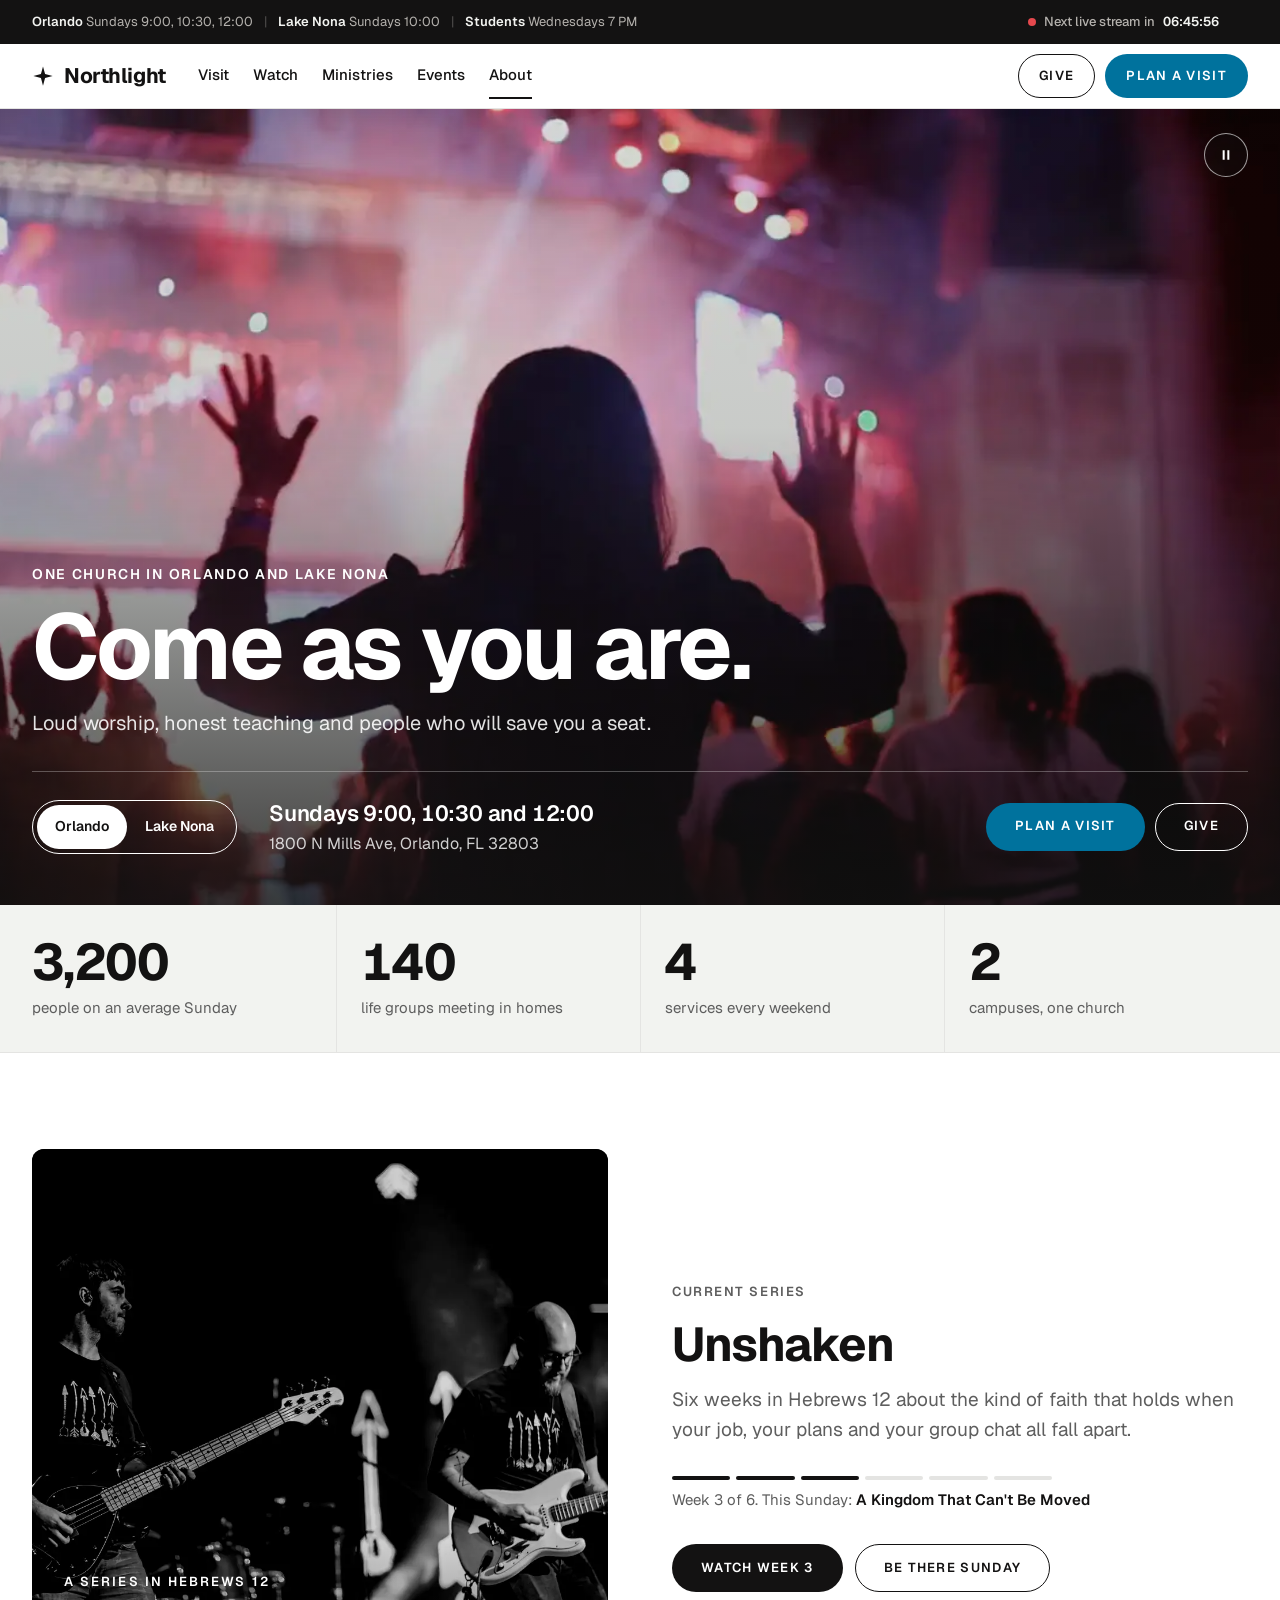
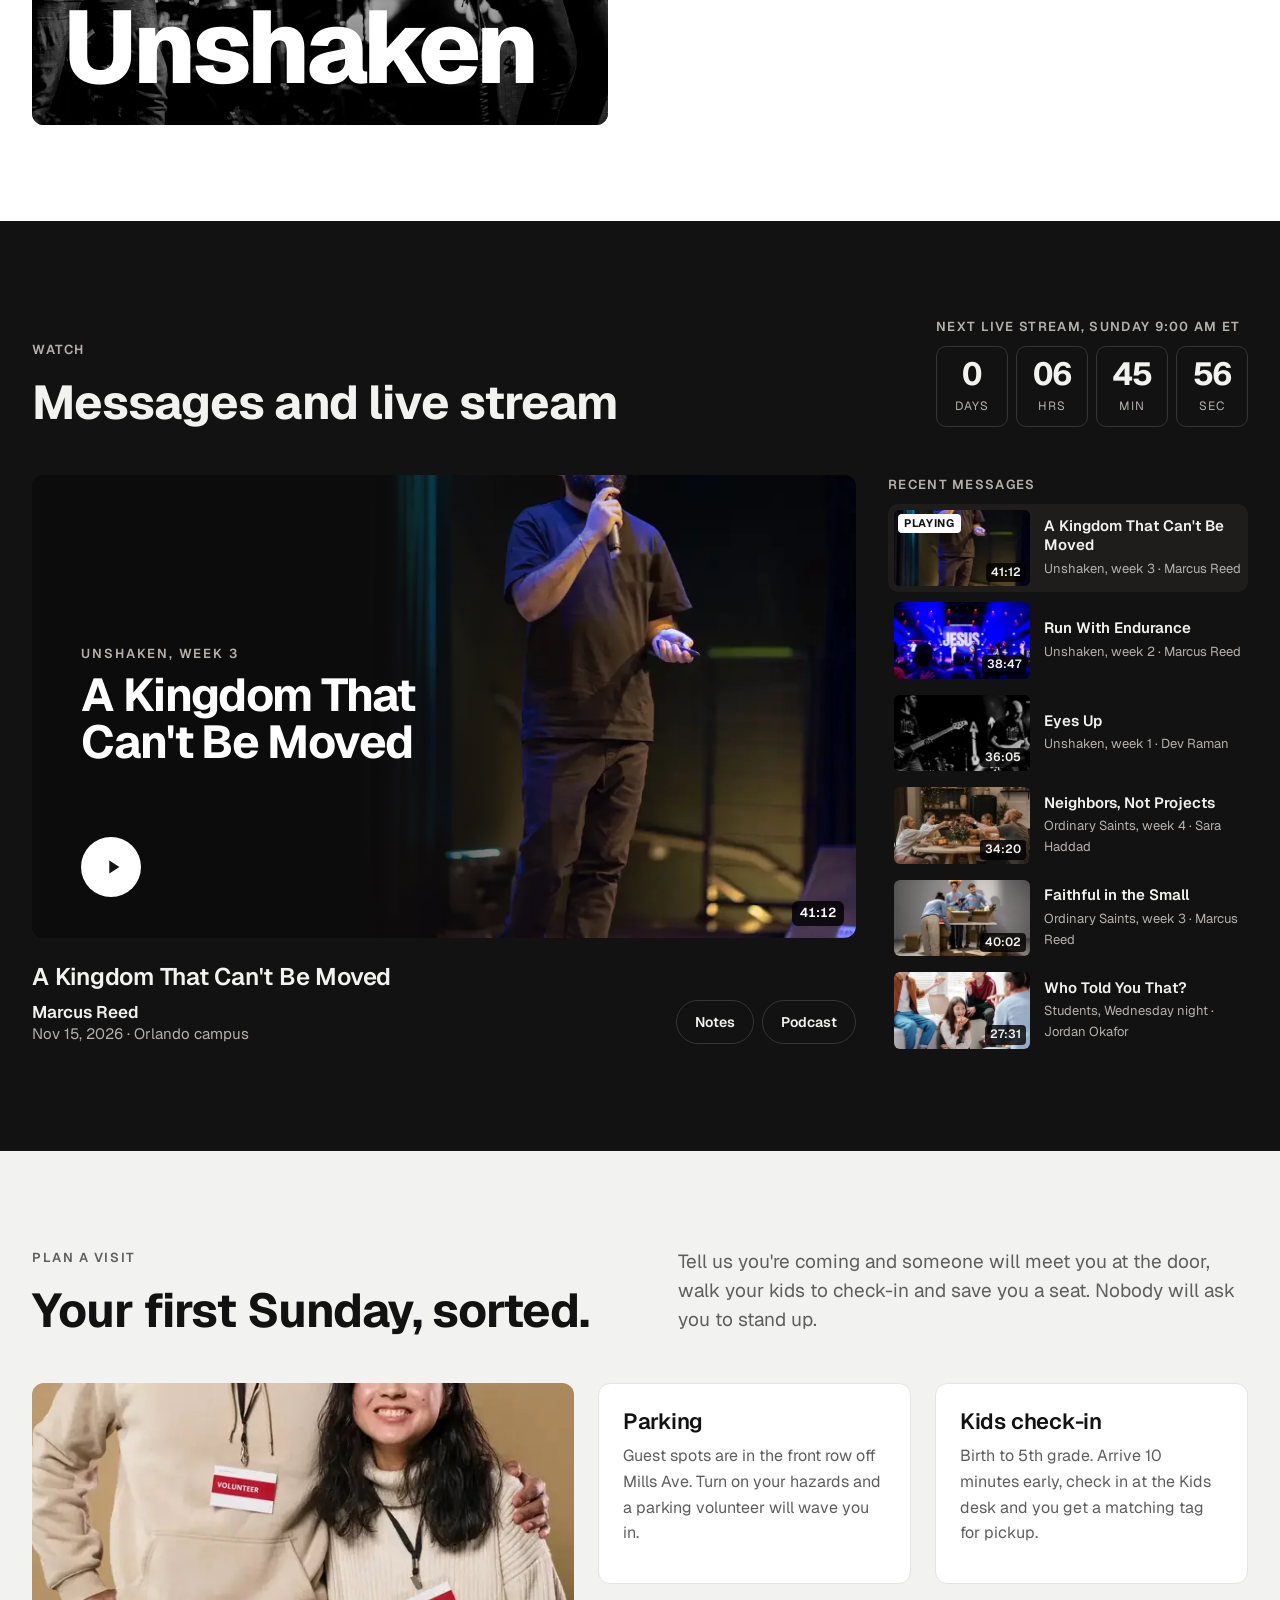
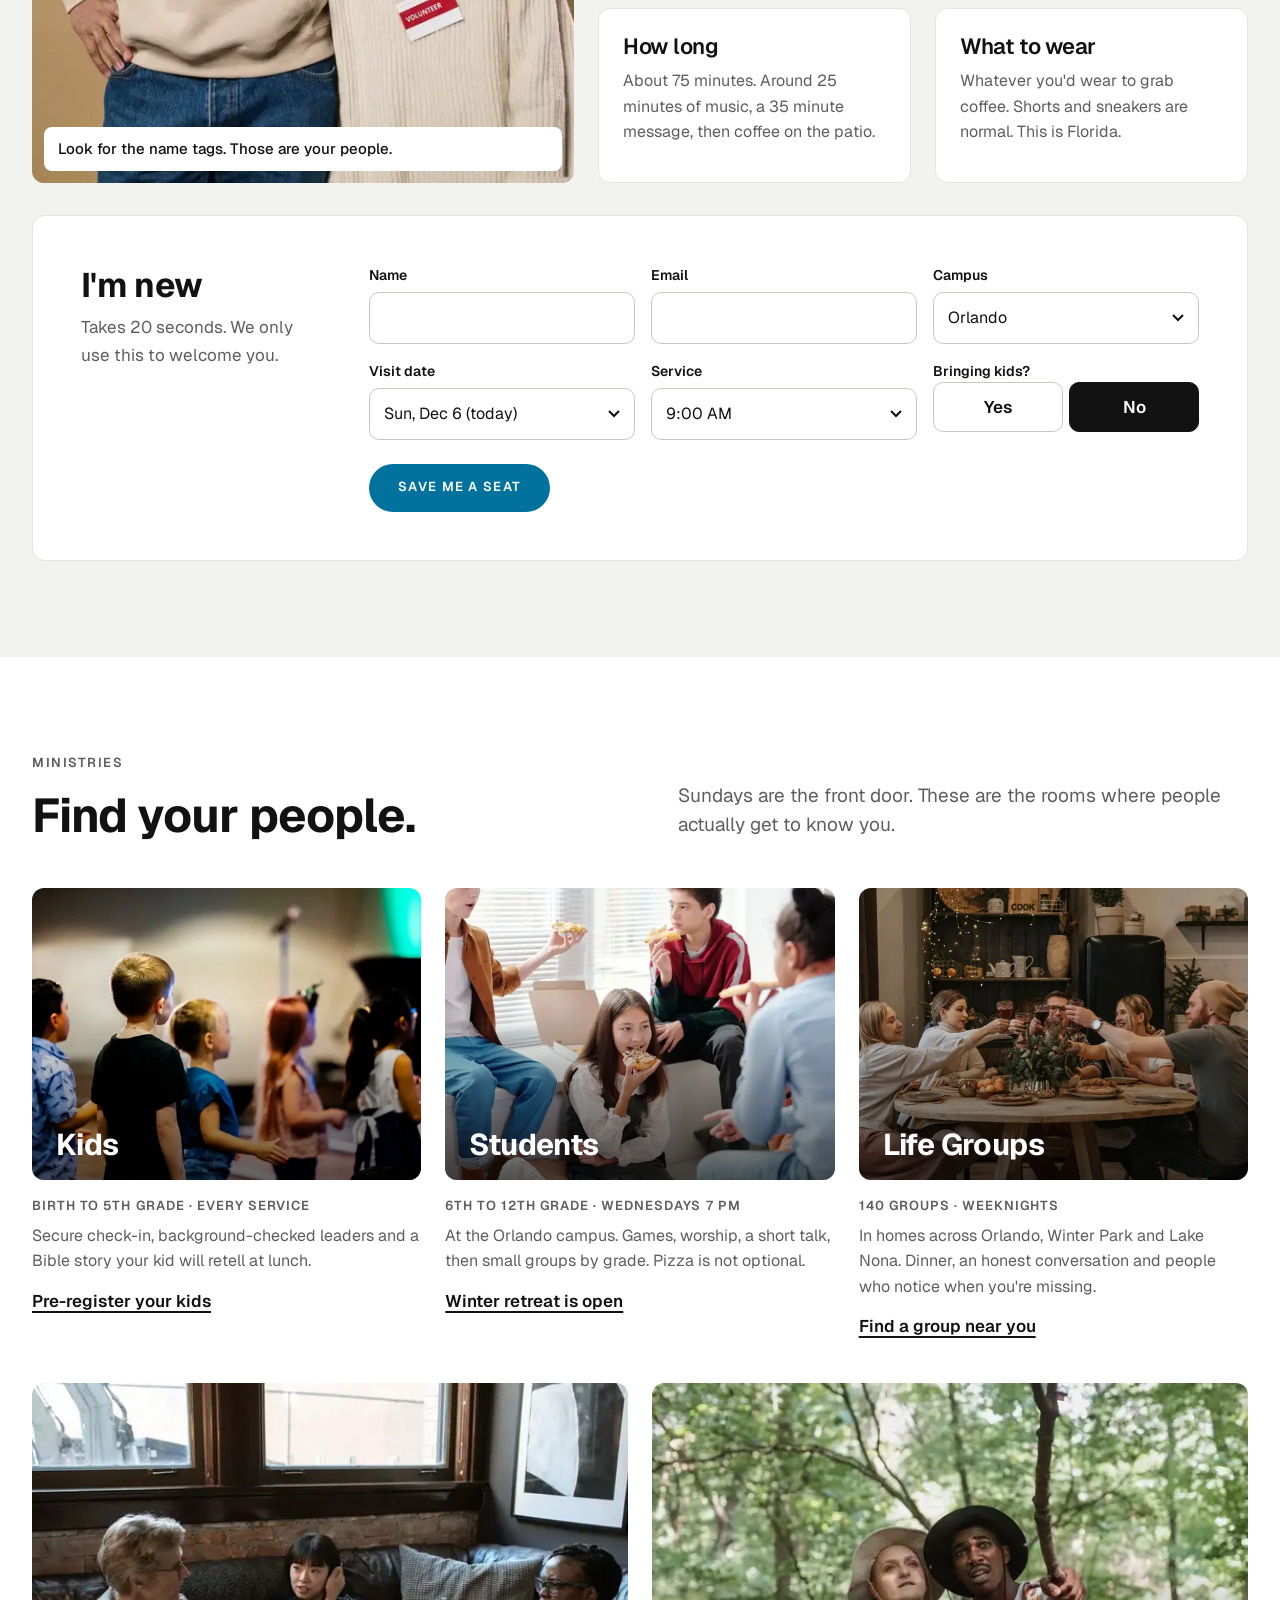
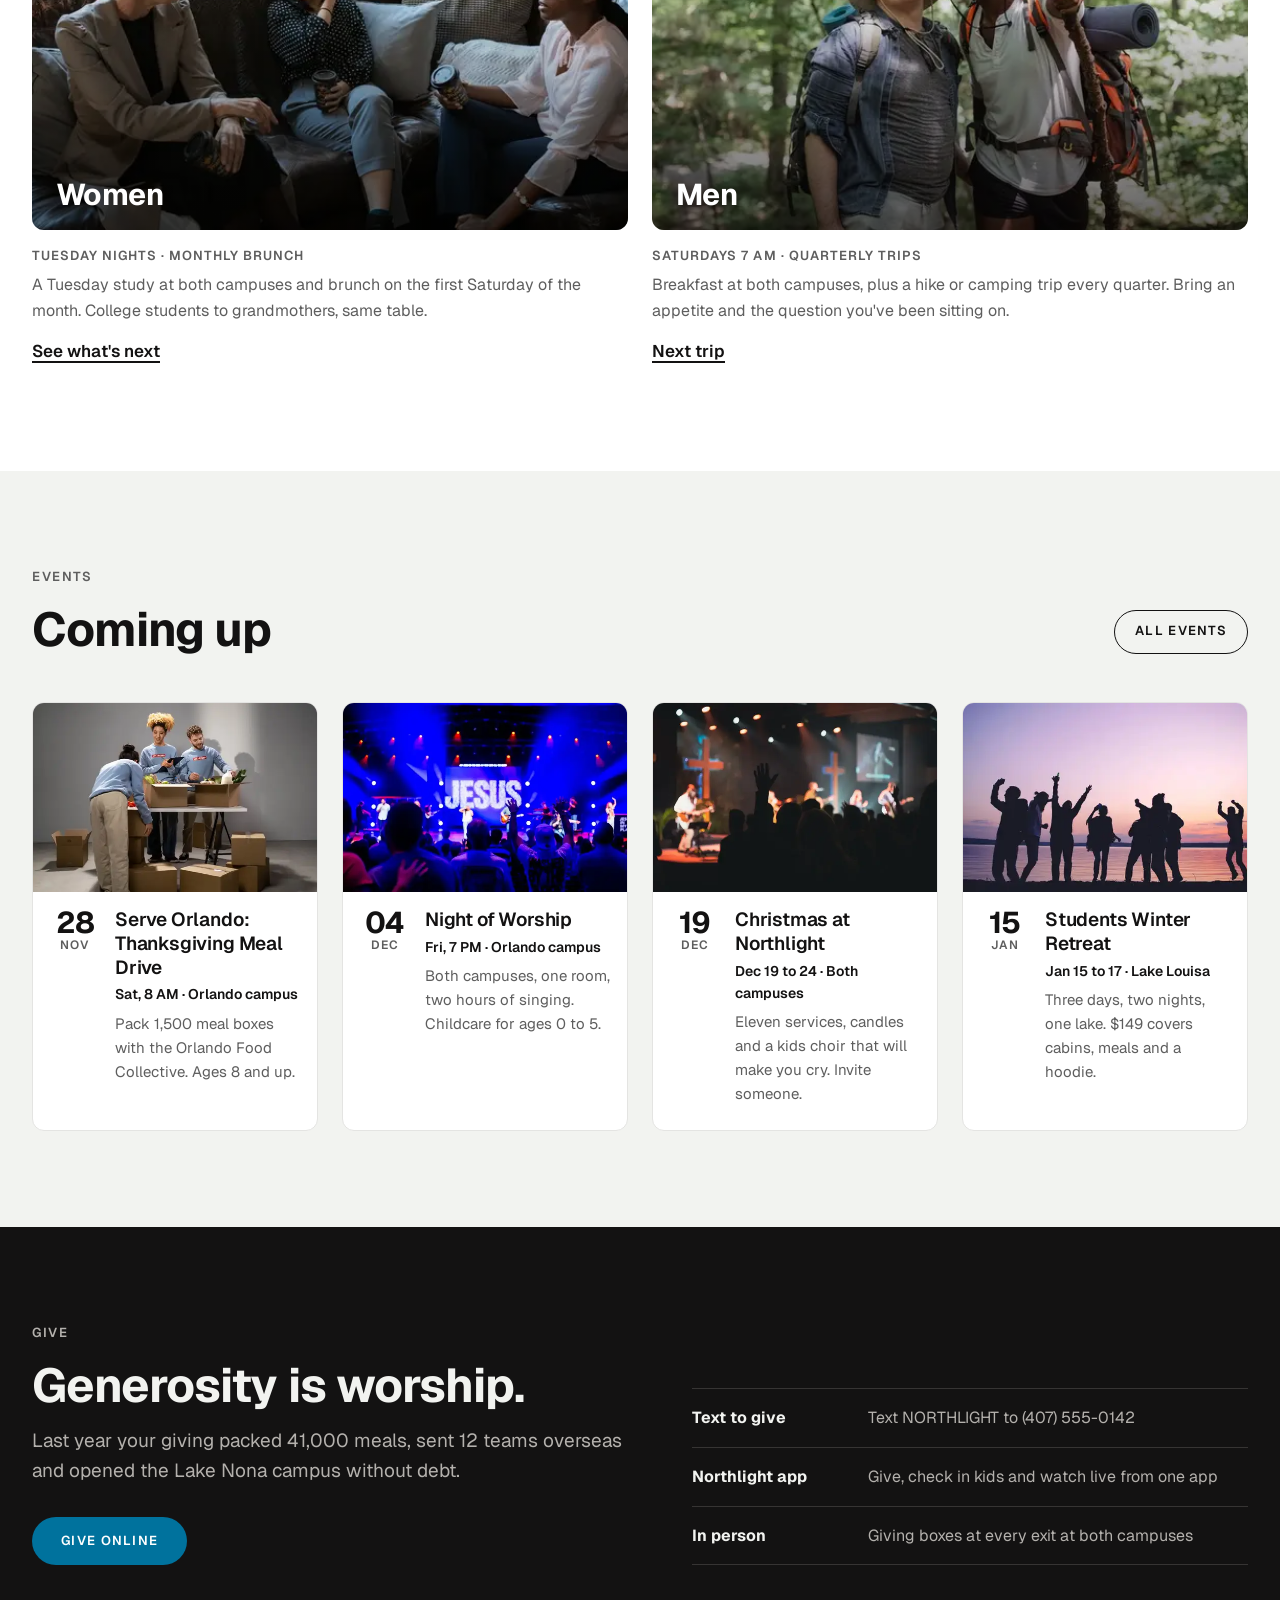
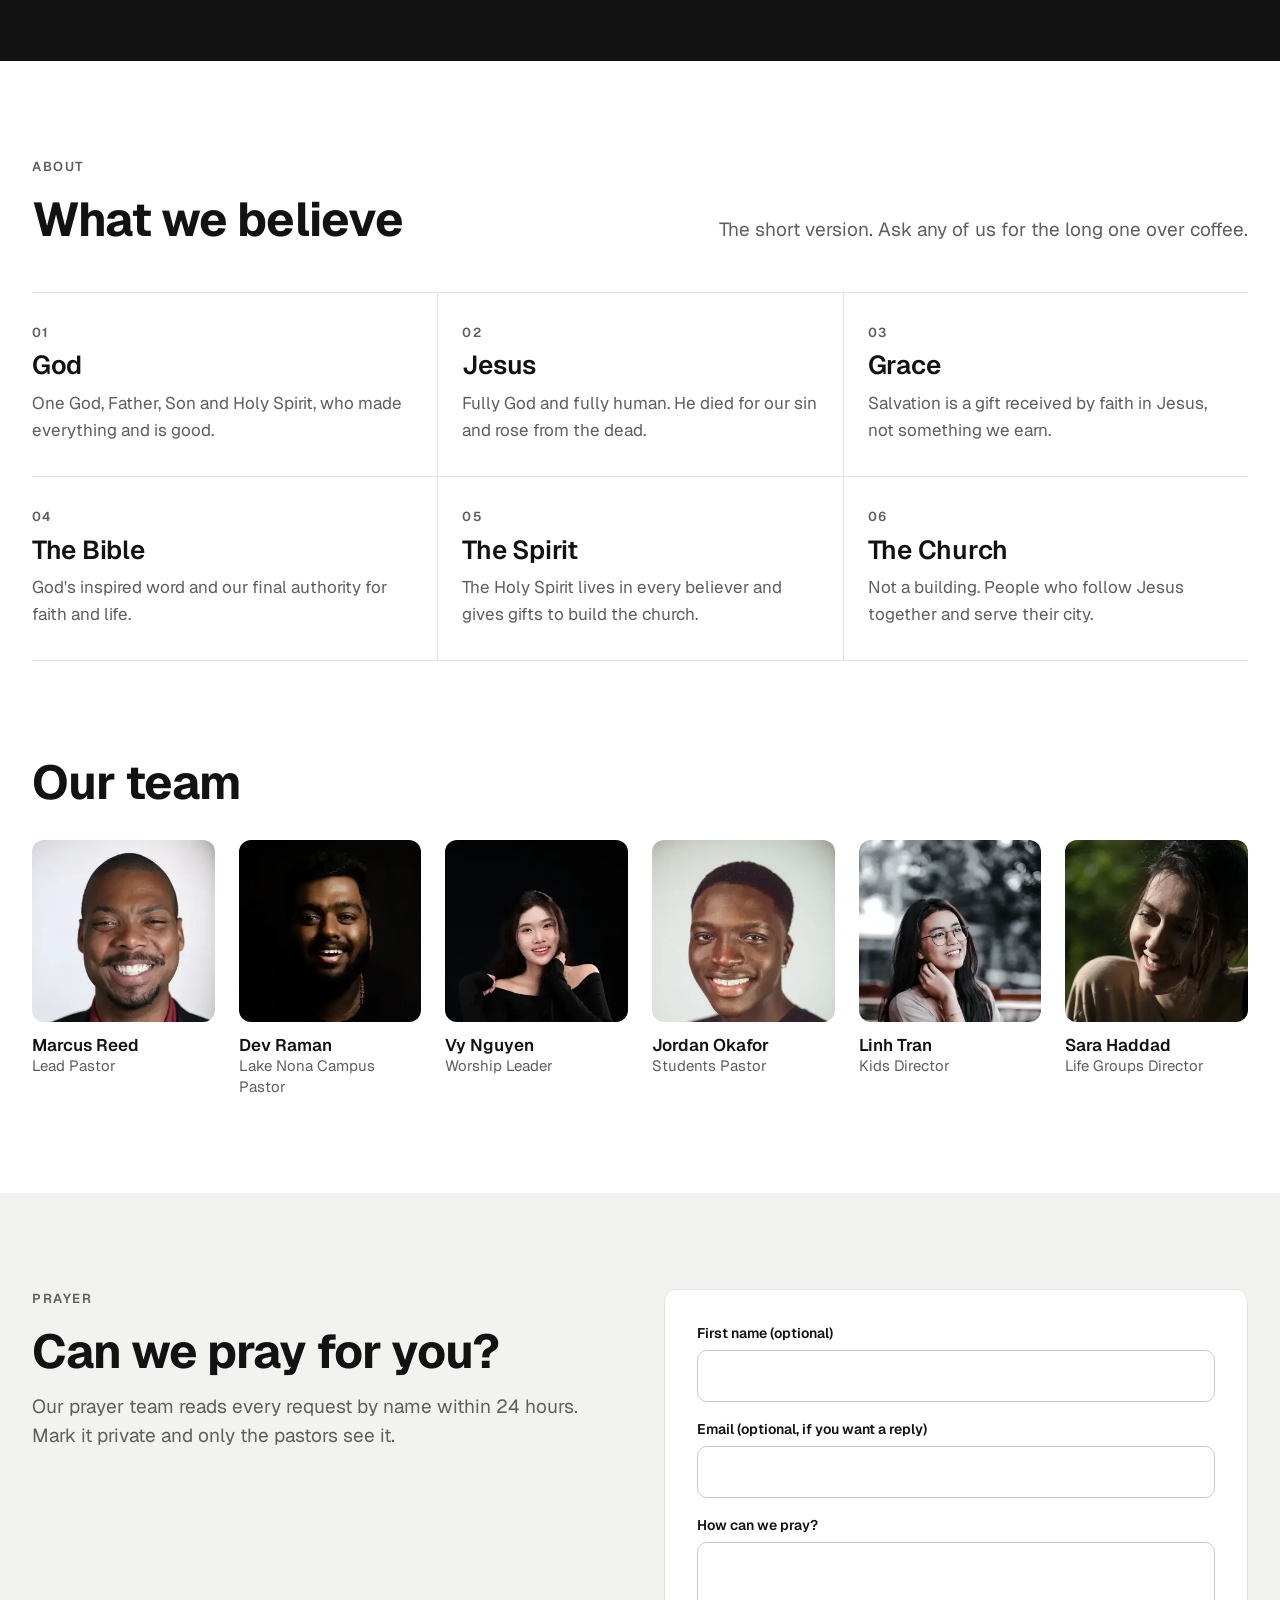
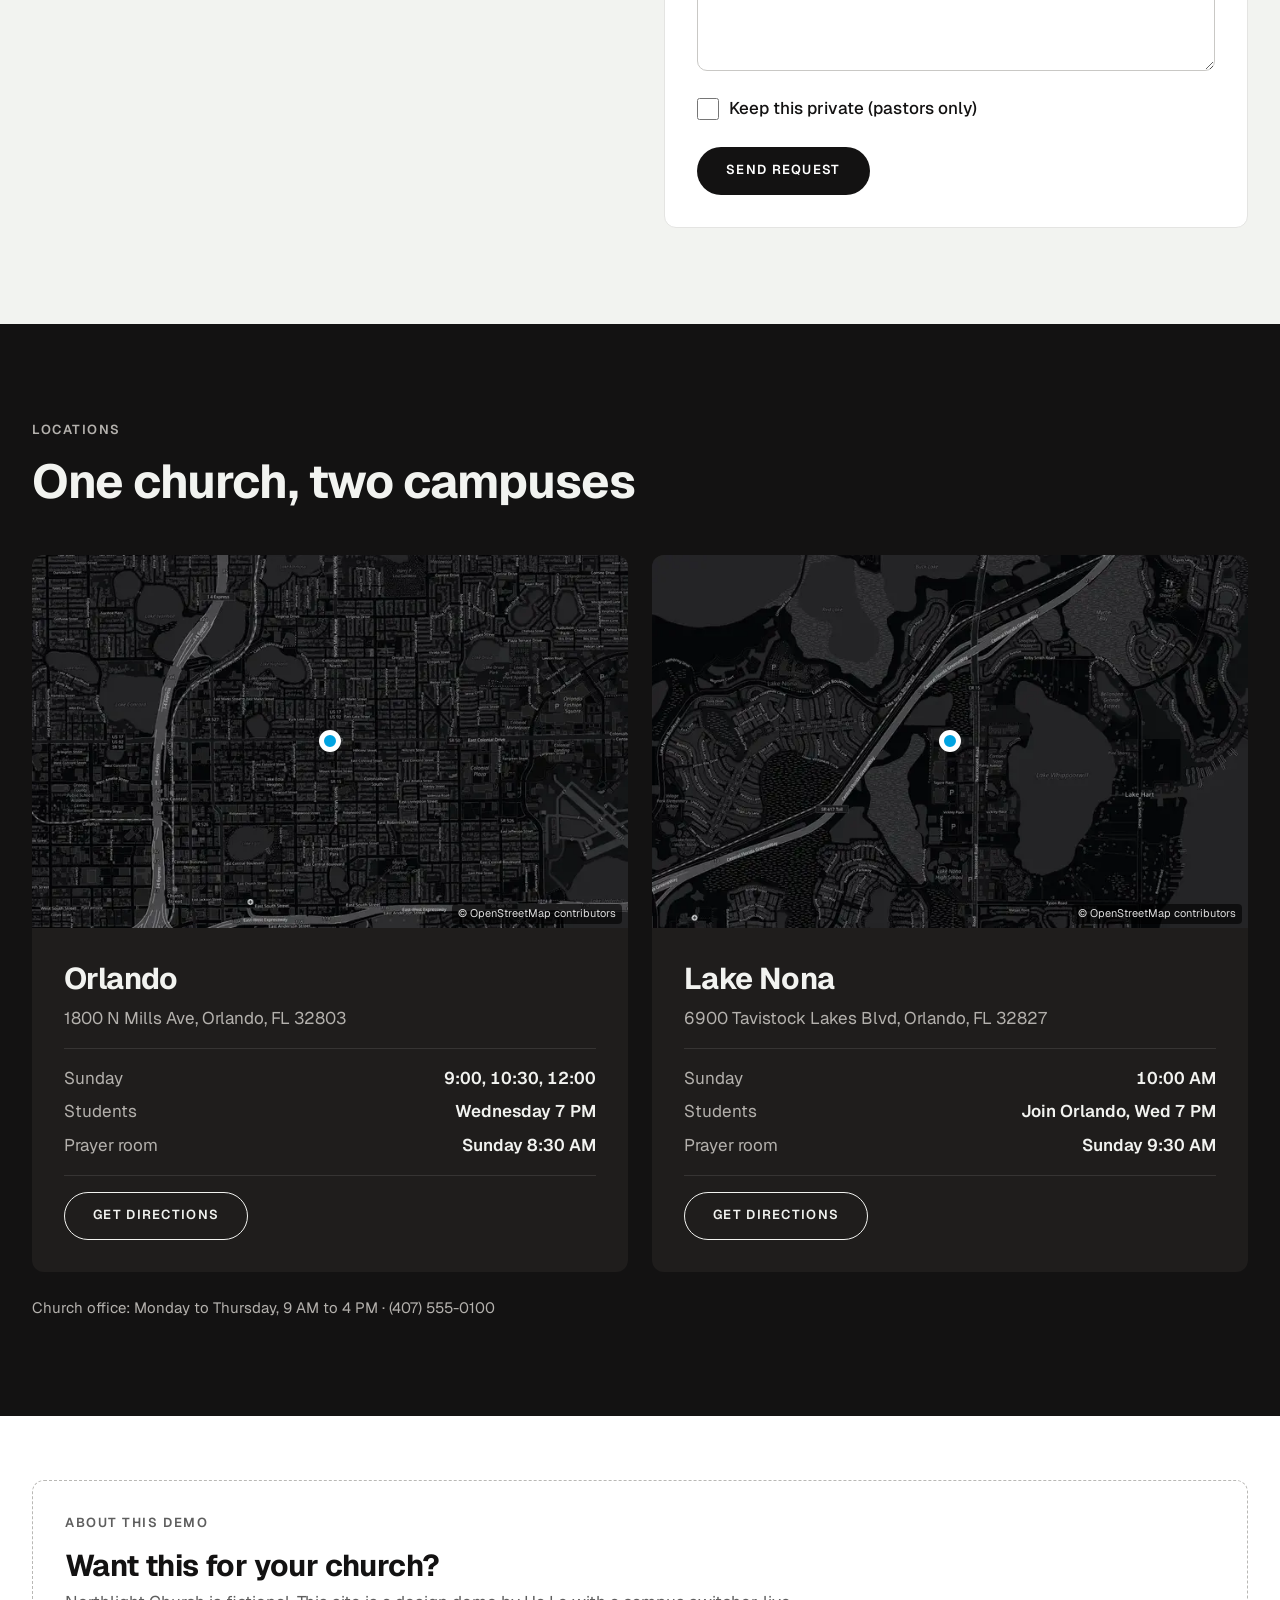
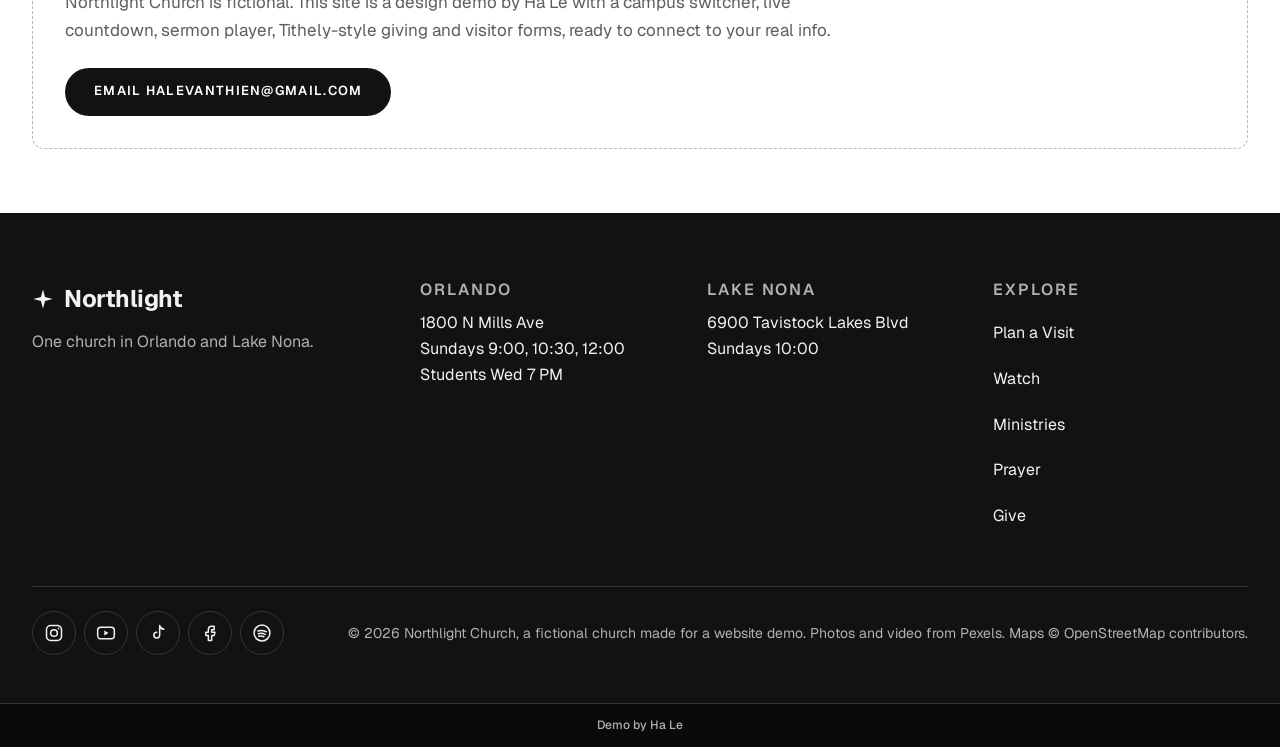
==== commit 15a9fce9: "Redesign church demos from real church sites; smoother UX" ====
--- a/bold/index.html
+++ b/bold/index.html
@@ -5,123 +5,134 @@
 <meta name="viewport" content="width=device-width, initial-scale=1, viewport-fit=cover">
 <title>Northlight Church · Orlando + Lake Nona</title>
 <meta name="description" content="Northlight Church is one church meeting in Orlando and Lake Nona. Sundays 9, 10:30 and 12 in Orlando, 10:00 in Lake Nona. Students Wednesdays 7 PM.">
-<meta name="theme-color" content="#1a1c17">
-<link rel="icon" href="data:image/svg+xml,%3Csvg xmlns='http://www.w3.org/2000/svg' viewBox='0 0 32 32'%3E%3Crect width='32' height='32' rx='7' fill='%231a1c17'/%3E%3Cpath d='M16 3l3 10 10 3-10 3-3 10-3-10-10-3 10-3z' fill='%23c8ff2e'/%3E%3C/svg%3E">
+<meta name="theme-color" content="#131212">
+<link rel="icon" href="data:image/svg+xml,%3Csvg xmlns='http://www.w3.org/2000/svg' viewBox='0 0 32 32'%3E%3Crect width='32' height='32' rx='7' fill='%23131212'/%3E%3Cpath d='M16 4l2.6 9.4L28 16l-9.4 2.6L16 28l-2.6-9.4L4 16l9.4-2.6z' fill='%23fff'/%3E%3C/svg%3E">
 <link rel="preconnect" href="https://fonts.googleapis.com">
 <link rel="preconnect" href="https://fonts.gstatic.com" crossorigin>
-<link href="https://fonts.googleapis.com/css2?family=Archivo:wdth,wght@62..125,500..900&family=Instrument+Sans:wght@400;500;600;700&display=swap" rel="stylesheet">
+<link href="https://fonts.googleapis.com/css2?family=Geist:wght@400..800&display=swap" rel="stylesheet">
 <link rel="preload" as="image" href="img/hero-poster.webp" type="image/webp">
 <link rel="stylesheet" href="css/site.css">
 </head>
 <body>
 <a class="skip" href="#main">Skip to content</a>
-<svg class="grain" aria-hidden="true"><filter id="g"><feTurbulence type="fractalNoise" baseFrequency=".8" numOctaves="3" stitchTiles="stitch"/><feColorMatrix type="saturate" values="0"/></filter><rect width="100%" height="100%" filter="url(#g)"/></svg>
+
+<div class="util">
+  <div class="wrap util-in">
+    <p><b>Orlando</b> Sundays 9:00, 10:30, 12:00 <span class="sep" aria-hidden="true">|</span> <b>Lake Nona</b> Sundays 10:00 <span class="sep hide-s" aria-hidden="true">|</span> <span class="hide-s"><b>Students</b> Wednesdays 7 PM</span></p>
+    <a class="live" href="#watch" id="liveChip"><i aria-hidden="true"></i><span class="live-lbl">Next live stream in</span> <b id="liveT">--</b></a>
+  </div>
+</div>
 
 <header class="top" id="top">
-  <a class="logo" href="#main" aria-label="Northlight Church home">
-    <svg viewBox="0 0 32 32" aria-hidden="true"><path d="M16 1l3.4 11.6L31 16l-11.6 3.4L16 31l-3.4-11.6L1 16l11.6-3.4z"/></svg>
-    <span>NORTHLIGHT</span>
-  </a>
-  <nav class="links" aria-label="Main">
+  <div class="wrap top-in">
+    <a class="logo" href="#main" aria-label="Northlight Church, home">
+      <svg viewBox="0 0 32 32" aria-hidden="true"><path d="M16 2l3 11 11 3-11 3-3 11-3-11-11-3 11-3z"/></svg>
+      <span>Northlight</span>
+    </a>
+    <nav class="links" aria-label="Main">
+      <a href="#visit">Visit</a>
+      <a href="#watch">Watch</a>
+      <a href="#ministries">Ministries</a>
+      <a href="#events">Events</a>
+      <a href="#about">About</a>
+    </nav>
+    <div class="acts">
+      <button class="btn line sm" type="button" data-give>Give</button>
+      <a class="btn brand sm" href="#visit">Plan a Visit</a>
+    </div>
+    <button class="menu-btn" id="menuBtn" type="button" aria-haspopup="dialog" aria-controls="menu">Menu</button>
+  </div>
+</header>
+
+<dialog class="menu" id="menu" aria-label="Site menu">
+  <div class="menu-head">
+    <span class="logo"><svg viewBox="0 0 32 32" aria-hidden="true"><path d="M16 2l3 11 11 3-11 3-3 11-3-11-11-3 11-3z"/></svg><span>Northlight</span></span>
+    <button class="menu-close" type="button" id="menuClose">Close</button>
+  </div>
+  <nav aria-label="Mobile">
     <a href="#visit">Visit</a>
     <a href="#watch">Watch</a>
     <a href="#ministries">Ministries</a>
     <a href="#events">Events</a>
     <a href="#about">About</a>
-  </nav>
-  <a class="live" href="#watch" id="liveChip" aria-live="off"><i></i><span class="live-lbl">Live in</span> <b id="liveT">--</b></a>
-  <div class="acts">
-    <button class="btn ghost sm" data-give>Give</button>
-    <a class="btn lime sm" href="#visit">Plan a Visit</a>
-  </div>
-  <button class="burger" id="burger" aria-expanded="false" aria-controls="menu" aria-label="Open menu"><span></span><span></span></button>
-</header>
-
-<div class="menu" id="menu" hidden>
-  <nav aria-label="Mobile">
-    <a href="#visit" style="--i:0">Visit</a>
-    <a href="#watch" style="--i:1">Watch</a>
-    <a href="#ministries" style="--i:2">Ministries</a>
-    <a href="#events" style="--i:3">Events</a>
-    <a href="#about" style="--i:4">About</a>
-    <a href="#prayer" style="--i:5">Prayer</a>
-    <a href="#locations" style="--i:6">Locations</a>
+    <a href="#prayer">Prayer</a>
+    <a href="#locations">Locations</a>
   </nav>
   <div class="menu-acts">
-    <a class="btn lime" href="#visit">Plan a Visit</a>
-    <button class="btn ghost" data-give>Give</button>
-  </div>
-</div>
+    <a class="btn brand" href="#visit">Plan a Visit</a>
+    <button class="btn line-dark" type="button" data-give>Give</button>
+  </div>
+</dialog>
 
 <main id="main">
 
 <section class="hero" aria-labelledby="heroH">
   <video class="hero-vid" id="heroVid" muted loop playsinline preload="none" poster="img/hero-poster.webp" data-src="video/hero.mp4" aria-hidden="true"></video>
-  <div class="hero-shade"></div>
-  <div class="hero-in wrap">
-    <p class="eyebrow kin-up" style="--i:0">One church · Orlando + Lake Nona</p>
-    <h1 id="heroH" class="mega kin">
-      <span class="ln"><span style="--i:0">Come as</span></span>
-      <span class="ln"><span style="--i:1">you are.</span></span>
-    </h1>
-    <div class="hero-bar kin-up" style="--i:3">
+  <div class="hero-shade" aria-hidden="true"></div>
+  <div class="wrap hero-in">
+    <p class="kicker">One church in Orlando and Lake Nona</p>
+    <h1 id="heroH">Come as you are.</h1>
+    <p class="hero-sub">Loud worship, honest teaching and people who will save you a seat.</p>
+    <div class="hero-bar">
       <div class="campus-switch" role="group" aria-label="Choose a campus">
-        <button data-campus="orlando" aria-pressed="true">Orlando</button>
-        <button data-campus="nona" aria-pressed="false">Lake Nona</button>
+        <button type="button" data-campus="orlando" aria-pressed="true">Orlando</button>
+        <button type="button" data-campus="nona" aria-pressed="false">Lake Nona</button>
       </div>
       <div class="hb-info">
-        <p class="hb-k">Sundays</p>
-        <p class="hb-times swap" data-c="times">9:00 · 10:30 · 12:00</p>
-        <p class="hb-addr swap" data-c="address">1800 N Mills Ave, Orlando, FL 32803</p>
+        <p class="hb-times" data-c="times">Sundays 9:00, 10:30 and 12:00</p>
+        <p class="hb-addr" data-c="address">1800 N Mills Ave, Orlando, FL 32803</p>
       </div>
       <div class="hb-btns">
-        <a class="btn lime" href="#visit">Plan a Visit</a>
-        <button class="btn ghost" data-give>Give</button>
-      </div>
-    </div>
-  </div>
-  <a class="sticker" href="#ministries" data-open="students">Students<br><b>Wed 7 PM</b></a>
-  <button class="vid-toggle" id="vidToggle" aria-label="Pause background video" aria-pressed="false">
+        <a class="btn brand" href="#visit">Plan a Visit</a>
+        <button class="btn line" type="button" data-give>Give</button>
+      </div>
+    </div>
+  </div>
+  <button class="vid-toggle" id="vidToggle" type="button" aria-label="Pause background video" aria-pressed="false">
     <svg viewBox="0 0 24 24" aria-hidden="true"><path class="i-pause" d="M7 5h3v14H7zM14 5h3v14h-3z"/><path class="i-play" d="M8 5l11 7-11 7z"/></svg>
   </button>
 </section>
 
 <section class="stats" aria-label="Northlight by the numbers">
   <div class="wrap stats-in">
-    <div><b data-count="3200">3,200</b><span>people on an average Sunday</span></div>
-    <div><b data-count="140">140</b><span>life groups meeting in homes</span></div>
-    <div><b data-count="4">4</b><span>services every weekend</span></div>
-    <div><b data-count="2">2</b><span>campuses, one church</span></div>
-  </div>
-</section>
-
-<section class="series wrap" aria-labelledby="seriesH">
-  <div class="series-art" aria-hidden="true">
-    <img src="img/band.webp" alt="" loading="lazy" width="1400" height="934">
-    <div class="sa-type"><span>UN</span><span>SHA</span><span>KEN</span></div>
-    <p class="sa-ref">Hebrews 12</p>
-  </div>
-  <div class="series-copy">
-    <p class="eyebrow">Current series</p>
-    <h2 id="seriesH" class="big kin"><span class="ln"><span>Unshaken</span></span></h2>
-    <p class="lead">Six weeks in Hebrews 12 about the kind of faith that holds when your job, your plans and your group chat all fall apart.</p>
-    <div class="prog" role="img" aria-label="Week 3 of 6">
-      <i class="on"></i><i class="on"></i><i class="on"></i><i></i><i></i><i></i>
-    </div>
-    <p class="prog-lbl">Week 3 of 6 · This Sunday: <b>A Kingdom That Can't Be Moved</b></p>
-    <div class="row">
-      <a class="btn white" href="#watch">Watch week 3</a>
-      <a class="btn ghost" href="#visit">Be there Sunday</a>
-    </div>
-  </div>
-</section>
-
-<section class="watch" id="watch" aria-labelledby="watchH">
+    <div><b>3,200</b><span>people on an average Sunday</span></div>
+    <div><b>140</b><span>life groups meeting in homes</span></div>
+    <div><b>4</b><span>services every weekend</span></div>
+    <div><b>2</b><span>campuses, one church</span></div>
+  </div>
+</section>
+
+<section class="series sec" aria-labelledby="seriesH">
+  <div class="wrap series-in">
+    <div class="series-art">
+      <img src="img/series-art.webp" alt="" width="1000" height="1000" loading="lazy" decoding="async">
+      <div class="sa-type" aria-hidden="true"><span class="sa-k">A series in Hebrews 12</span><span class="sa-t">Unshaken</span></div>
+    </div>
+    <div class="series-copy">
+      <p class="label">Current series</p>
+      <h2 id="seriesH">Unshaken</h2>
+      <p class="lead">Six weeks in Hebrews 12 about the kind of faith that holds when your job, your plans and your group chat all fall apart.</p>
+      <div class="prog" role="img" aria-label="Week 3 of 6">
+        <i class="on"></i><i class="on"></i><i class="on"></i><i></i><i></i><i></i>
+      </div>
+      <p class="prog-lbl">Week 3 of 6. This Sunday: <b>A Kingdom That Can't Be Moved</b></p>
+      <div class="row">
+        <a class="btn dark" href="#watch">Watch week 3</a>
+        <a class="btn line-dark" href="#visit">Be there Sunday</a>
+      </div>
+    </div>
+  </div>
+</section>
+
+<section class="watch sec dark" id="watch" aria-labelledby="watchH">
   <div class="wrap">
     <div class="sec-head">
-      <h2 id="watchH" class="big kin"><span class="ln"><span>Watch</span></span><span class="ln"><span>anywhere.</span></span></h2>
-      <div class="cd" aria-live="off">
-        <p class="cd-k" id="cdLabel">Next live stream · Sunday 9:00 AM ET</p>
+      <div>
+        <p class="label">Watch</p>
+        <h2 id="watchH">Messages and live stream</h2>
+      </div>
+      <div class="cd" id="cd">
+        <p class="cd-k" id="cdLabel">Next live stream, Sunday 9:00 AM ET</p>
         <div class="cd-boxes" id="cdBoxes">
           <div><b data-u="d">0</b><span>days</span></div>
           <div><b data-u="h">00</b><span>hrs</span></div>
@@ -133,56 +144,56 @@
     <div class="wgrid">
       <div>
         <div class="player" id="player">
-          <div class="amb" id="amb"></div>
-          <button class="poster" id="poster">
+          <button class="poster" id="poster" type="button">
             <span class="sr">Play message: </span>
-            <img src="img/sermon.webp" alt="" width="900" height="1350" loading="lazy">
-            <span class="po-type"><small id="poSeries">UNSHAKEN · WK 3</small><span id="poTitle">A Kingdom That Can't Be Moved</span></span>
-            <span class="po-play"><svg viewBox="0 0 24 24" aria-hidden="true"><path d="M8 5l11 7-11 7z"/></svg></span>
+            <img id="posterImg" src="img/sermon-600.webp" alt="" width="600" height="900" loading="lazy" decoding="async">
+            <span class="po-type"><small id="poSeries">Unshaken, week 3</small><span id="poTitle">A Kingdom That Can't Be Moved</span></span>
+            <span class="po-play" aria-hidden="true"><svg viewBox="0 0 24 24"><path d="M8 5l11 7-11 7z"/></svg></span>
             <span class="po-dur" id="poDur">41:12</span>
           </button>
           <video id="pv" playsinline muted loop preload="none" controls hidden></video>
-          <canvas class="static" id="pst" width="320" height="180" aria-hidden="true"></canvas>
-          <div class="osd" id="osd" aria-hidden="true"></div>
+          <canvas class="static" id="pst" width="160" height="90" aria-hidden="true"></canvas>
+          <p class="osd" id="osd" aria-hidden="true"></p>
           <p class="demo-note" id="demoNote" hidden>Demo footage. Your sermon video or YouTube embed plays here.</p>
         </div>
         <div class="vmeta">
           <h3 id="vTitle">A Kingdom That Can't Be Moved</h3>
           <div class="chrow">
-            <span class="av" aria-hidden="true">N</span>
             <p class="nm"><span id="vSpk">Marcus Reed</span><small id="vDate">Nov 15, 2026 · Orlando campus</small></p>
-            <a class="pill" href="#" aria-label="Notes for this message (demo)">Notes</a>
-            <a class="pill" href="#" aria-label="Listen on podcast (demo)">Podcast</a>
+            <div class="pills">
+              <a class="pill" href="#watch">Notes</a>
+              <a class="pill" href="#watch">Podcast</a>
+            </div>
           </div>
         </div>
       </div>
-      <div class="upnext" id="upnext" aria-label="Recent messages"></div>
-    </div>
-  </div>
-</section>
-
-<section class="visit" id="visit" aria-labelledby="visitH">
-  <div class="wrap">
-    <div class="visit-top">
-      <h2 id="visitH" class="mega2 kin"><span class="ln"><span>First</span></span><span class="ln"><span>Sunday?</span></span></h2>
-      <div class="visit-intro">
-        <p class="lead">Tell us you're coming and someone will meet you at the door, walk your kids to check-in and save you a seat. No sign-up sheets, no standing up to introduce yourself.</p>
-        <div class="campus-switch" role="group" aria-label="Choose a campus">
-          <button data-campus="orlando" aria-pressed="true">Orlando</button>
-          <button data-campus="nona" aria-pressed="false">Lake Nona</button>
-        </div>
-      </div>
+      <div class="upnext">
+        <p class="un-k" id="unK">Recent messages</p>
+        <ul class="un-list" id="upnext" aria-labelledby="unK"></ul>
+      </div>
+    </div>
+  </div>
+</section>
+
+<section class="visit sec mist" id="visit" aria-labelledby="visitH">
+  <div class="wrap">
+    <div class="sec-head">
+      <div>
+        <p class="label">Plan a visit</p>
+        <h2 id="visitH">Your first Sunday, sorted.</h2>
+      </div>
+      <p class="lead">Tell us you're coming and someone will meet you at the door, walk your kids to check-in and save you a seat. Nobody will ask you to stand up.</p>
     </div>
     <div class="expect">
       <figure class="ex-photo">
-        <img src="img/welcome.webp" alt="Two smiling volunteers wearing name tags" loading="lazy" width="1200" height="800">
-        <figcaption>Look for the name tags. These are your people.</figcaption>
+        <img src="img/welcome.webp" srcset="img/welcome-640.webp 640w, img/welcome.webp 1200w" sizes="(max-width: 1000px) 100vw, 560px" alt="Two smiling volunteers wearing name tags" width="1200" height="800" loading="lazy" decoding="async">
+        <figcaption>Look for the name tags. Those are your people.</figcaption>
       </figure>
       <div class="ex-grid">
-        <article><span class="ex-n" aria-hidden="true">01</span><h3>Parking</h3><p class="swap" data-c="parking">Guest spots are in the front row off Mills Ave. Turn on your hazards and a parking volunteer will wave you in.</p></article>
-        <article><span class="ex-n" aria-hidden="true">02</span><h3>Kids check-in</h3><p>Birth to 5th grade. Arrive 10 minutes early, check in at the Kids desk, and you get a matching tag for pickup.</p></article>
-        <article><span class="ex-n" aria-hidden="true">03</span><h3>How long</h3><p>About 75 minutes. Around 25 minutes of music, a 35 minute message, then coffee on the patio.</p></article>
-        <article><span class="ex-n" aria-hidden="true">04</span><h3>What to wear</h3><p>Whatever you'd wear to grab coffee. Shorts and sneakers are normal. This is Florida.</p></article>
+        <article><h3>Parking</h3><p data-c="parking">Guest spots are in the front row off Mills Ave. Turn on your hazards and a parking volunteer will wave you in.</p></article>
+        <article><h3>Kids check-in</h3><p>Birth to 5th grade. Arrive 10 minutes early, check in at the Kids desk and you get a matching tag for pickup.</p></article>
+        <article><h3>How long</h3><p>About 75 minutes. Around 25 minutes of music, a 35 minute message, then coffee on the patio.</p></article>
+        <article><h3>What to wear</h3><p>Whatever you'd wear to grab coffee. Shorts and sneakers are normal. This is Florida.</p></article>
       </div>
     </div>
 
@@ -191,119 +202,160 @@
         <h3>I'm new</h3>
         <p>Takes 20 seconds. We only use this to welcome you.</p>
       </div>
-      <div class="nf-fields">
-        <label class="fld"><span>Name</span><input name="name" autocomplete="name" required></label>
-        <label class="fld"><span>Email</span><input name="email" type="email" autocomplete="email" required></label>
-        <label class="fld"><span>Campus</span>
-          <select name="campus" id="nfCampus"><option value="orlando">Orlando</option><option value="nona">Lake Nona</option></select>
-        </label>
-        <label class="fld"><span>Visit date</span><select name="date" id="nfDate"></select></label>
-        <label class="fld"><span>Service</span><select name="time" id="nfTime"></select></label>
-        <fieldset class="fld kids">
-          <legend>Bringing kids?</legend>
-          <div class="seg">
-            <label><input type="radio" name="kids" value="yes"><span>Yes</span></label>
-            <label><input type="radio" name="kids" value="no" checked><span>No</span></label>
-          </div>
-        </fieldset>
-      </div>
-      <p class="err" id="visitErr" role="alert"></p>
-      <button class="btn lime big-btn" type="submit">Save me a seat</button>
+      <div class="nf-body" id="visitBody">
+        <div class="nf-fields">
+          <label class="fld"><span>Name</span><input name="name" autocomplete="name" required aria-describedby="visitErr"></label>
+          <label class="fld"><span>Email</span><input name="email" type="email" autocomplete="email" required aria-describedby="visitErr"></label>
+          <label class="fld"><span>Campus</span>
+            <select name="campus" id="nfCampus"><option value="orlando">Orlando</option><option value="nona">Lake Nona</option></select>
+          </label>
+          <label class="fld"><span>Visit date</span><select name="date" id="nfDate"></select></label>
+          <label class="fld"><span>Service</span><select name="time" id="nfTime"></select></label>
+          <fieldset class="fld kids">
+            <legend>Bringing kids?</legend>
+            <div class="seg">
+              <label><input type="radio" name="kids" value="yes"><span>Yes</span></label>
+              <label><input type="radio" name="kids" value="no" checked><span>No</span></label>
+            </div>
+          </fieldset>
+        </div>
+        <p class="err" id="visitErr" role="alert"></p>
+        <button class="btn brand" type="submit">Save me a seat</button>
+      </div>
       <div class="thanks" id="visitThanks" hidden tabindex="-1">
         <p class="th-big">See you Sunday, <span id="thName">friend</span>.</p>
         <p id="thLine">We'll email you directions and a parking map.</p>
-        <button type="button" class="btn ghost sm" id="visitReset">Plan another visit</button>
+        <button type="button" class="btn line-dark sm" id="visitReset">Plan another visit</button>
       </div>
     </form>
   </div>
 </section>
 
-<section class="ministries" id="ministries" aria-labelledby="minH">
+<section class="ministries sec" id="ministries" aria-labelledby="minH">
   <div class="wrap">
     <div class="sec-head">
-      <h2 id="minH" class="big kin"><span class="ln"><span>Find your</span></span><span class="ln"><span>people.</span></span></h2>
+      <div>
+        <p class="label">Ministries</p>
+        <h2 id="minH">Find your people.</h2>
+      </div>
       <p class="lead">Sundays are the front door. These are the rooms where people actually get to know you.</p>
     </div>
-    <ul class="mlist" id="mlist">
-      <li data-m="kids">
-        <button class="mrow" aria-expanded="false"><span class="m-n">01</span><span class="m-t">Kids</span><span class="m-s">Birth to 5th · every service</span><span class="m-x" aria-hidden="true"></span></button>
-        <div class="mbody"><div class="mb-in"><img src="img/kids.webp" alt="Kids watching a Sunday kids service" loading="lazy" width="1200" height="800"><div><p>Safe, loud and fun. Secure check-in, background-checked leaders, and a Bible story your kid will retell at lunch.</p><a class="tlink" href="#visit">Pre-register your kids</a></div></div></div>
-      </li>
-      <li data-m="students">
-        <button class="mrow" aria-expanded="false"><span class="m-n">02</span><span class="m-t">Students</span><span class="m-s">6th to 12th · Wed 7 PM</span><span class="m-x" aria-hidden="true"></span></button>
-        <div class="mbody"><div class="mb-in"><img src="img/students.webp" alt="Teenagers sharing pizza and talking" loading="lazy" width="1200" height="800"><div><p>Wednesdays at 7 PM at the Orlando campus. Games, worship, a short talk, then small groups by grade. Pizza is not optional.</p><a class="tlink" href="#events">Winter retreat is open</a></div></div></div>
-      </li>
-      <li data-m="groups">
-        <button class="mrow" aria-expanded="false"><span class="m-n">03</span><span class="m-t">Life Groups</span><span class="m-s">140 groups · weeknights</span><span class="m-x" aria-hidden="true"></span></button>
-        <div class="mbody"><div class="mb-in"><img src="img/groups.webp" alt="Friends sharing dinner around a table" loading="lazy" width="1200" height="800"><div><p>140 groups meeting in homes across Orlando, Winter Park and Lake Nona. Dinner, an honest conversation, and people who notice when you're missing.</p><a class="tlink" href="#visit">Find a group near you</a></div></div></div>
-      </li>
-      <li data-m="women">
-        <button class="mrow" aria-expanded="false"><span class="m-n">04</span><span class="m-t">Women</span><span class="m-s">Tue nights · monthly brunch</span><span class="m-x" aria-hidden="true"></span></button>
-        <div class="mbody"><div class="mb-in"><img src="img/women.webp" alt="Three women talking on a couch" loading="lazy" width="1200" height="800"><div><p>A Tuesday night study at both campuses and a brunch on the first Saturday of the month. College students to grandmothers, same table.</p><a class="tlink" href="#events">See what's next</a></div></div></div>
-      </li>
-      <li data-m="men">
-        <button class="mrow" aria-expanded="false"><span class="m-n">05</span><span class="m-t">Men</span><span class="m-s">Sat 7 AM · quarterly trips</span><span class="m-x" aria-hidden="true"></span></button>
-        <div class="mbody"><div class="mb-in"><img src="img/men.webp" alt="Two men hiking in a forest" loading="lazy" width="1200" height="800"><div><p>Saturday breakfast at 7 AM at both campuses, plus a hike or camping trip every quarter. Bring an appetite and a question you've been sitting on.</p><a class="tlink" href="#events">Next trip</a></div></div></div>
-      </li>
-    </ul>
-  </div>
-  <img class="m-float" id="mFloat" alt="" aria-hidden="true">
-</section>
-
-<section class="events" id="events" aria-labelledby="evH">
+    <div class="mgrid">
+      <article class="mcard" id="kids">
+        <div class="mc-img"><img src="img/kids.webp" srcset="img/kids-640.webp 640w, img/kids.webp 1200w" sizes="(max-width: 640px) 100vw, (max-width: 1000px) 50vw, 400px" alt="Kids watching a Sunday kids service" width="1200" height="800" loading="lazy" decoding="async"><h3>Kids</h3></div>
+        <p class="mc-k">Birth to 5th grade · every service</p>
+        <p>Secure check-in, background-checked leaders and a Bible story your kid will retell at lunch.</p>
+        <a class="tlink" href="#visit">Pre-register your kids</a>
+      </article>
+      <article class="mcard" id="students">
+        <div class="mc-img"><img src="img/students.webp" srcset="img/students-640.webp 640w, img/students.webp 1200w" sizes="(max-width: 640px) 100vw, (max-width: 1000px) 50vw, 400px" alt="Teenagers sharing pizza and talking" width="1200" height="800" loading="lazy" decoding="async"><h3>Students</h3></div>
+        <p class="mc-k">6th to 12th grade · Wednesdays 7 PM</p>
+        <p>At the Orlando campus. Games, worship, a short talk, then small groups by grade. Pizza is not optional.</p>
+        <a class="tlink" href="#events">Winter retreat is open</a>
+      </article>
+      <article class="mcard" id="groups">
+        <div class="mc-img"><img src="img/groups.webp" srcset="img/groups-640.webp 640w, img/groups.webp 1200w" sizes="(max-width: 640px) 100vw, (max-width: 1000px) 50vw, 400px" alt="Friends sharing dinner around a table" width="1200" height="800" loading="lazy" decoding="async"><h3>Life Groups</h3></div>
+        <p class="mc-k">140 groups · weeknights</p>
+        <p>In homes across Orlando, Winter Park and Lake Nona. Dinner, an honest conversation and people who notice when you're missing.</p>
+        <a class="tlink" href="#visit">Find a group near you</a>
+      </article>
+      <article class="mcard" id="women">
+        <div class="mc-img"><img src="img/women.webp" srcset="img/women-640.webp 640w, img/women.webp 1200w" sizes="(max-width: 640px) 100vw, (max-width: 1000px) 100vw, 610px" alt="Three women talking on a couch" width="1200" height="800" loading="lazy" decoding="async"><h3>Women</h3></div>
+        <p class="mc-k">Tuesday nights · monthly brunch</p>
+        <p>A Tuesday study at both campuses and brunch on the first Saturday of the month. College students to grandmothers, same table.</p>
+        <a class="tlink" href="#events">See what's next</a>
+      </article>
+      <article class="mcard" id="men">
+        <div class="mc-img"><img src="img/men.webp" srcset="img/men-640.webp 640w, img/men.webp 1200w" sizes="(max-width: 640px) 100vw, (max-width: 1000px) 100vw, 610px" alt="Two men hiking in a forest" width="1200" height="800" loading="lazy" decoding="async"><h3>Men</h3></div>
+        <p class="mc-k">Saturdays 7 AM · quarterly trips</p>
+        <p>Breakfast at both campuses, plus a hike or camping trip every quarter. Bring an appetite and the question you've been sitting on.</p>
+        <a class="tlink" href="#events">Next trip</a>
+      </article>
+    </div>
+  </div>
+</section>
+
+<section class="events sec mist" id="events" aria-labelledby="evH">
   <div class="wrap">
     <div class="sec-head">
-      <h2 id="evH" class="big kin"><span class="ln"><span>Coming up</span></span></h2>
-      <a class="tlink" href="#events">All events</a>
+      <div>
+        <p class="label">Events</p>
+        <h2 id="evH">Coming up</h2>
+      </div>
+      <a class="btn line-dark sm" href="#events">All events</a>
     </div>
     <div class="ev-rail">
       <article class="ev">
-        <div class="ev-img"><img src="img/ev-serve.webp" alt="Volunteers packing food boxes" loading="lazy" width="900" height="600"><time class="ev-date" datetime="2026-11-28"><b>28</b>Nov</time></div>
-        <p class="ev-k">Sat · 8 AM · Orlando campus</p>
-        <h3>Serve Orlando: Thanksgiving Meal Drive</h3>
-        <p>Pack 1,500 meal boxes with the Orlando Food Collective. Ages 8 and up.</p>
+        <div class="ev-img"><img src="img/ev-serve.webp" srcset="img/ev-serve-560.webp 560w, img/ev-serve.webp 900w" sizes="(max-width: 640px) 100vw, (max-width: 1100px) 50vw, 300px" alt="Volunteers packing food boxes" width="900" height="600" loading="lazy" decoding="async"></div>
+        <div class="ev-body">
+          <time class="ev-date" datetime="2026-11-28"><b>28</b>Nov</time>
+          <div>
+            <h3>Serve Orlando: Thanksgiving Meal Drive</h3>
+            <p class="ev-k">Sat, 8 AM · Orlando campus</p>
+            <p>Pack 1,500 meal boxes with the Orlando Food Collective. Ages 8 and up.</p>
+          </div>
+        </div>
       </article>
       <article class="ev">
-        <div class="ev-img"><img src="img/ev-worship.webp" alt="Worship night with stage lights and crowd" loading="lazy" width="900" height="600"><time class="ev-date" datetime="2026-12-04"><b>04</b>Dec</time></div>
-        <p class="ev-k">Fri · 7 PM · Orlando campus</p>
-        <h3>Night of Worship</h3>
-        <p>Both campuses, one room, two hours of singing. Childcare for ages 0 to 5.</p>
+        <div class="ev-img"><img src="img/ev-worship.webp" srcset="img/ev-worship-560.webp 560w, img/ev-worship.webp 900w" sizes="(max-width: 640px) 100vw, (max-width: 1100px) 50vw, 300px" alt="Worship night with stage lights and crowd" width="900" height="600" loading="lazy" decoding="async"></div>
+        <div class="ev-body">
+          <time class="ev-date" datetime="2026-12-04"><b>04</b>Dec</time>
+          <div>
+            <h3>Night of Worship</h3>
+            <p class="ev-k">Fri, 7 PM · Orlando campus</p>
+            <p>Both campuses, one room, two hours of singing. Childcare for ages 0 to 5.</p>
+          </div>
+        </div>
       </article>
       <article class="ev">
-        <div class="ev-img"><img src="img/ev-band.webp" alt="Band leading worship in front of a cross" loading="lazy" width="900" height="600"><time class="ev-date" datetime="2026-12-19"><b>19</b>Dec</time></div>
-        <p class="ev-k">Dec 19 to 24 · Both campuses</p>
-        <h3>Christmas at Northlight</h3>
-        <p>Eleven services, candles, a kids choir that will make you cry. Invite someone.</p>
+        <div class="ev-img"><img src="img/ev-band.webp" srcset="img/ev-band-560.webp 560w, img/ev-band.webp 900w" sizes="(max-width: 640px) 100vw, (max-width: 1100px) 50vw, 300px" alt="Band leading worship in front of a cross" width="900" height="600" loading="lazy" decoding="async"></div>
+        <div class="ev-body">
+          <time class="ev-date" datetime="2026-12-19"><b>19</b>Dec</time>
+          <div>
+            <h3>Christmas at Northlight</h3>
+            <p class="ev-k">Dec 19 to 24 · Both campuses</p>
+            <p>Eleven services, candles and a kids choir that will make you cry. Invite someone.</p>
+          </div>
+        </div>
       </article>
       <article class="ev">
-        <div class="ev-img"><img src="img/ev-retreat.webp" alt="Silhouettes of students celebrating at sunset by a lake" loading="lazy" width="900" height="600"><time class="ev-date" datetime="2027-01-15"><b>15</b>Jan</time></div>
-        <p class="ev-k">Jan 15 to 17 · Lake Louisa</p>
-        <h3>Students Winter Retreat</h3>
-        <p>Three days, two nights, one lake. $149 includes cabins, meals and a hoodie.</p>
-      </article>
-    </div>
-  </div>
-</section>
-
-<section class="give" id="give" aria-labelledby="giveH">
+        <div class="ev-img"><img src="img/ev-retreat.webp" srcset="img/ev-retreat-560.webp 560w, img/ev-retreat.webp 900w" sizes="(max-width: 640px) 100vw, (max-width: 1100px) 50vw, 300px" alt="Silhouettes of students celebrating at sunset by a lake" width="900" height="600" loading="lazy" decoding="async"></div>
+        <div class="ev-body">
+          <time class="ev-date" datetime="2027-01-15"><b>15</b>Jan</time>
+          <div>
+            <h3>Students Winter Retreat</h3>
+            <p class="ev-k">Jan 15 to 17 · Lake Louisa</p>
+            <p>Three days, two nights, one lake. $149 covers cabins, meals and a hoodie.</p>
+          </div>
+        </div>
+      </article>
+    </div>
+  </div>
+</section>
+
+<section class="give sec dark" id="give" aria-labelledby="giveH">
   <div class="wrap give-in">
-    <h2 id="giveH" class="mega2 kin"><span class="ln"><span>Generosity</span></span><span class="ln"><span>is worship.</span></span></h2>
-    <div class="give-side">
+    <div>
+      <p class="label">Give</p>
+      <h2 id="giveH">Generosity is worship.</h2>
       <p class="lead">Last year your giving packed 41,000 meals, sent 12 teams overseas and opened the Lake Nona campus without debt.</p>
-      <button class="btn lime big-btn" data-give>Give online</button>
-      <ul class="give-ways">
-        <li><b>Text to give</b><span>Text <strong>NORTHLIGHT</strong> to (407) 555-0142</span></li>
-        <li><b>Northlight app</b><span>Give, check in kids and watch live from one app</span></li>
-        <li><b>In person</b><span>Giving boxes at every exit, both campuses</span></li>
-      </ul>
-    </div>
-  </div>
-</section>
-
-<section class="about" id="about" aria-labelledby="aboutH">
+      <button class="btn brand" type="button" data-give>Give online</button>
+    </div>
+    <ul class="give-ways">
+      <li><b>Text to give</b><span>Text NORTHLIGHT to (407) 555-0142</span></li>
+      <li><b>Northlight app</b><span>Give, check in kids and watch live from one app</span></li>
+      <li><b>In person</b><span>Giving boxes at every exit at both campuses</span></li>
+    </ul>
+  </div>
+</section>
+
+<section class="about sec" id="about" aria-labelledby="aboutH">
   <div class="wrap">
     <div class="sec-head">
-      <h2 id="aboutH" class="big kin"><span class="ln"><span>What we</span></span><span class="ln"><span>believe</span></span></h2>
+      <div>
+        <p class="label">About</p>
+        <h2 id="aboutH">What we believe</h2>
+      </div>
       <p class="lead">The short version. Ask any of us for the long one over coffee.</p>
     </div>
     <ol class="beliefs">
@@ -315,85 +367,105 @@
       <li><h3>The Church</h3><p>Not a building. People who follow Jesus together and serve their city.</p></li>
     </ol>
 
-    <div class="sec-head staff-head">
-      <h2 class="big kin"><span class="ln"><span>Our team</span></span></h2>
-    </div>
-    <div class="staff">
-      <figure><img src="img/staff-1.webp" alt="Marcus Reed" loading="lazy" width="520" height="520"><figcaption><b>Marcus Reed</b><span>Lead Pastor</span></figcaption></figure>
-      <figure><img src="img/staff-3.webp" alt="Dev Raman" loading="lazy" width="520" height="520"><figcaption><b>Dev Raman</b><span>Lake Nona Campus Pastor</span></figcaption></figure>
-      <figure><img src="img/staff-6.webp" alt="Vy Nguyen" loading="lazy" width="520" height="520"><figcaption><b>Vy Nguyen</b><span>Worship Leader</span></figcaption></figure>
-      <figure><img src="img/staff-2.webp" alt="Jordan Okafor" loading="lazy" width="520" height="520"><figcaption><b>Jordan Okafor</b><span>Students Pastor</span></figcaption></figure>
-      <figure><img src="img/staff-4.webp" alt="Linh Tran" loading="lazy" width="520" height="520"><figcaption><b>Linh Tran</b><span>Kids Director</span></figcaption></figure>
-      <figure><img src="img/staff-5.webp" alt="Sara Haddad" loading="lazy" width="520" height="520"><figcaption><b>Sara Haddad</b><span>Life Groups Director</span></figcaption></figure>
-    </div>
-  </div>
-</section>
-
-<section class="prayer" id="prayer" aria-labelledby="prH">
+    <h2 class="staff-h" id="staffH">Our team</h2>
+    <ul class="staff" aria-labelledby="staffH">
+      <li><img src="img/staff-1.webp" srcset="img/staff-1-300.webp 300w, img/staff-1.webp 520w" sizes="(max-width: 640px) 50vw, (max-width: 1000px) 33vw, 190px" alt="Marcus Reed" width="520" height="520" loading="lazy" decoding="async"><b>Marcus Reed</b><span>Lead Pastor</span></li>
+      <li><img src="img/staff-3.webp" srcset="img/staff-3-300.webp 300w, img/staff-3.webp 520w" sizes="(max-width: 640px) 50vw, (max-width: 1000px) 33vw, 190px" alt="Dev Raman" width="520" height="520" loading="lazy" decoding="async"><b>Dev Raman</b><span>Lake Nona Campus Pastor</span></li>
+      <li><img src="img/staff-6.webp" srcset="img/staff-6-300.webp 300w, img/staff-6.webp 520w" sizes="(max-width: 640px) 50vw, (max-width: 1000px) 33vw, 190px" alt="Vy Nguyen" width="520" height="520" loading="lazy" decoding="async"><b>Vy Nguyen</b><span>Worship Leader</span></li>
+      <li><img src="img/staff-2.webp" srcset="img/staff-2-300.webp 300w, img/staff-2.webp 520w" sizes="(max-width: 640px) 50vw, (max-width: 1000px) 33vw, 190px" alt="Jordan Okafor" width="520" height="520" loading="lazy" decoding="async"><b>Jordan Okafor</b><span>Students Pastor</span></li>
+      <li><img src="img/staff-4.webp" srcset="img/staff-4-300.webp 300w, img/staff-4.webp 520w" sizes="(max-width: 640px) 50vw, (max-width: 1000px) 33vw, 190px" alt="Linh Tran" width="520" height="520" loading="lazy" decoding="async"><b>Linh Tran</b><span>Kids Director</span></li>
+      <li><img src="img/staff-5.webp" srcset="img/staff-5-300.webp 300w, img/staff-5.webp 520w" sizes="(max-width: 640px) 50vw, (max-width: 1000px) 33vw, 190px" alt="Sara Haddad" width="520" height="520" loading="lazy" decoding="async"><b>Sara Haddad</b><span>Life Groups Director</span></li>
+    </ul>
+  </div>
+</section>
+
+<section class="prayer sec mist" id="prayer" aria-labelledby="prH">
   <div class="wrap prayer-in">
     <div>
-      <h2 id="prH" class="big kin"><span class="ln"><span>Can we</span></span><span class="ln"><span>pray for you?</span></span></h2>
+      <p class="label">Prayer</p>
+      <h2 id="prH">Can we pray for you?</h2>
       <p class="lead">Our prayer team reads every request by name within 24 hours. Mark it private and only the pastors see it.</p>
     </div>
     <form class="prform" id="prayerForm" novalidate>
-      <label class="fld"><span>First name <em>(optional)</em></span><input name="name" autocomplete="given-name"></label>
-      <label class="fld"><span>Email <em>(optional, if you want a reply)</em></span><input name="email" type="email" autocomplete="email"></label>
-      <label class="fld"><span>How can we pray?</span><textarea name="req" rows="4" required></textarea></label>
-      <label class="check"><input type="checkbox" name="private"><span>Keep this private (pastors only)</span></label>
-      <p class="err" id="prErr" role="alert"></p>
-      <button class="btn lime" type="submit">Send request</button>
+      <div id="prBody">
+        <label class="fld"><span>First name (optional)</span><input name="name" autocomplete="given-name"></label>
+        <label class="fld"><span>Email (optional, if you want a reply)</span><input name="email" type="email" autocomplete="email"></label>
+        <label class="fld"><span>How can we pray?</span><textarea name="req" rows="4" required aria-describedby="prErr"></textarea></label>
+        <label class="check"><input type="checkbox" name="private"><span>Keep this private (pastors only)</span></label>
+        <p class="err" id="prErr" role="alert"></p>
+        <button class="btn dark" type="submit">Send request</button>
+      </div>
       <div class="thanks" id="prThanks" hidden tabindex="-1">
         <p class="th-big">We've got you.</p>
         <p>Your request is with the prayer team. You are not carrying this alone.</p>
-        <button type="button" class="btn ghost sm" id="prReset">Send another</button>
+        <button type="button" class="btn line-dark sm" id="prReset">Send another</button>
       </div>
     </form>
   </div>
 </section>
 
-<section class="locations" id="locations" aria-labelledby="locH">
+<section class="locations sec dark" id="locations" aria-labelledby="locH">
   <div class="wrap">
     <div class="sec-head">
-      <h2 id="locH" class="big kin"><span class="ln"><span>Two campuses.</span></span><span class="ln"><span>One church.</span></span></h2>
-      <div class="campus-switch" role="group" aria-label="Choose a campus">
-        <button data-campus="orlando" aria-pressed="true">Orlando</button>
-        <button data-campus="nona" aria-pressed="false">Lake Nona</button>
-      </div>
-    </div>
-    <div class="loc">
-      <div class="map">
-        <img id="mapImg" src="img/map-orlando.webp" alt="Map of the Orlando campus area" loading="lazy" width="1200" height="750">
-        <span class="pin" aria-hidden="true"><i></i></span>
-        <p class="map-cr">Map © OpenStreetMap contributors</p>
-      </div>
-      <div class="loc-card">
-        <p class="eyebrow swap" data-c="name">Orlando campus</p>
-        <p class="loc-addr swap" data-c="address">1800 N Mills Ave, Orlando, FL 32803</p>
-        <dl class="loc-times swap" data-c="schedule"></dl>
-        <a class="btn white" id="dirLink" href="https://www.google.com/maps/search/?api=1&query=28.5530,-81.3650" target="_blank" rel="noopener">Get directions</a>
-        <p class="loc-note">Office: Mon to Thu, 9 AM to 4 PM · (407) 555-0100</p>
-      </div>
-    </div>
+      <div>
+        <p class="label">Locations</p>
+        <h2 id="locH">One church, two campuses</h2>
+      </div>
+    </div>
+    <div class="loc-grid">
+      <article class="loc">
+        <div class="map"><img src="img/map-orlando.webp" srcset="img/map-orlando-700.webp 700w, img/map-orlando.webp 1200w" sizes="(max-width: 860px) 100vw, 610px" alt="Map of the Orlando campus area near Mills 50" width="1200" height="750" loading="lazy" decoding="async"><span class="pin" aria-hidden="true"></span><span class="map-cr">© OpenStreetMap contributors</span></div>
+        <div class="loc-body">
+          <h3>Orlando</h3>
+          <p class="loc-addr">1800 N Mills Ave, Orlando, FL 32803</p>
+          <dl class="loc-times">
+            <dt>Sunday</dt><dd>9:00, 10:30, 12:00</dd>
+            <dt>Students</dt><dd>Wednesday 7 PM</dd>
+            <dt>Prayer room</dt><dd>Sunday 8:30 AM</dd>
+          </dl>
+          <a class="btn line" href="https://www.google.com/maps/search/?api=1&amp;query=28.5530,-81.3650" target="_blank" rel="noopener">Get directions</a>
+        </div>
+      </article>
+      <article class="loc">
+        <div class="map"><img src="img/map-nona.webp" srcset="img/map-nona-700.webp 700w, img/map-nona.webp 1200w" sizes="(max-width: 860px) 100vw, 610px" alt="Map of the Lake Nona campus area" width="1200" height="750" loading="lazy" decoding="async"><span class="pin" aria-hidden="true"></span><span class="map-cr">© OpenStreetMap contributors</span></div>
+        <div class="loc-body">
+          <h3>Lake Nona</h3>
+          <p class="loc-addr">6900 Tavistock Lakes Blvd, Orlando, FL 32827</p>
+          <dl class="loc-times">
+            <dt>Sunday</dt><dd>10:00 AM</dd>
+            <dt>Students</dt><dd>Join Orlando, Wed 7 PM</dd>
+            <dt>Prayer room</dt><dd>Sunday 9:30 AM</dd>
+          </dl>
+          <a class="btn line" href="https://www.google.com/maps/search/?api=1&amp;query=28.3925,-81.2470" target="_blank" rel="noopener">Get directions</a>
+        </div>
+      </article>
+    </div>
+    <p class="loc-note">Church office: Monday to Thursday, 9 AM to 4 PM · (407) 555-0100</p>
   </div>
 </section>
 
 <section class="contact-ha" id="contact-ha" aria-labelledby="haH">
   <div class="wrap">
     <div class="ha-card">
-      <p class="eyebrow">About this demo</p>
-      <h2 id="haH">Want this for your church?</h2>
-      <p>Northlight Church is fictional. This site is a design demo by Ha Le: campus switcher, live countdown, sermon player, Tithely-style giving and visitor forms, all ready to connect to your real info.</p>
-      <a class="btn white" href="mailto:halevanthien@gmail.com?subject=Church%20website">Email halevanthien@gmail.com</a>
+      <div>
+        <p class="label">About this demo</p>
+        <h2 id="haH">Want this for your church?</h2>
+        <p>Northlight Church is fictional. This site is a design demo by Ha Le with a campus switcher, live countdown, sermon player, Tithely-style giving and visitor forms, ready to connect to your real info.</p>
+      </div>
+      <a class="btn dark" href="mailto:halevanthien@gmail.com?subject=Church%20website">Email halevanthien@gmail.com</a>
     </div>
   </div>
 </section>
 
 </main>
 
-<footer class="foot">
-  <div class="wrap">
-    <p class="foot-mega" data-t="NORTHLIGHT" aria-hidden="true"></p>
+<footer class="foot dark">
+  <div class="wrap">
     <div class="foot-grid">
+      <div class="foot-brand">
+        <span class="logo"><svg viewBox="0 0 32 32" aria-hidden="true"><path d="M16 2l3 11 11 3-11 3-3 11-3-11-11-3 11-3z"/></svg><span>Northlight</span></span>
+        <p>One church in Orlando and Lake Nona.</p>
+      </div>
       <div>
         <p class="f-k">Orlando</p>
         <p>1800 N Mills Ave<br>Sundays 9:00, 10:30, 12:00<br>Students Wed 7 PM</p>
@@ -404,53 +476,49 @@
       </div>
       <div>
         <p class="f-k">Explore</p>
-        <p class="f-links"><a href="#visit">Plan a Visit</a><a href="#watch">Watch</a><a href="#ministries">Ministries</a><a href="#prayer">Prayer</a><a href="#give">Give</a></p>
-      </div>
-      <div>
-        <p class="f-k">Follow</p>
-        <div class="socials">
-          <a href="#" aria-label="Instagram (demo)"><svg viewBox="0 0 24 24"><rect x="3" y="3" width="18" height="18" rx="5"/><circle cx="12" cy="12" r="4"/><circle cx="17.5" cy="6.5" r="1" class="f"/></svg></a>
-          <a href="#" aria-label="YouTube (demo)"><svg viewBox="0 0 24 24"><rect x="2" y="5" width="20" height="14" rx="4"/><path d="M10 9l5 3-5 3z" class="f"/></svg></a>
-          <a href="#" aria-label="TikTok (demo)"><svg viewBox="0 0 24 24"><path d="M14 3v11.5a3.5 3.5 0 1 1-3.5-3.5M14 3c.5 2.5 2.3 4.2 5 4.5"/></svg></a>
-          <a href="#" aria-label="Facebook (demo)"><svg viewBox="0 0 24 24"><path d="M14 8h3V4h-3a4 4 0 0 0-4 4v3H7v4h3v6h4v-6h3l1-4h-4V8z"/></svg></a>
-          <a href="#" aria-label="Spotify podcast (demo)"><svg viewBox="0 0 24 24"><circle cx="12" cy="12" r="9.5"/><path d="M7 9.5c3.5-1 7-.6 10 1M7.5 12.8c3-.8 5.8-.4 8.2.9M8 15.8c2.3-.5 4.4-.3 6.3.7"/></svg></a>
-        </div>
+        <ul class="f-links"><li><a href="#visit">Plan a Visit</a></li><li><a href="#watch">Watch</a></li><li><a href="#ministries">Ministries</a></li><li><a href="#prayer">Prayer</a></li><li><a href="#give">Give</a></li></ul>
       </div>
     </div>
     <div class="foot-bot">
-      <p>© 2026 Northlight Church. A fictional church made for a website demo.</p>
-      <p>Photos and video from Pexels (see CREDITS.md). Map © OpenStreetMap contributors.</p>
+      <div class="socials">
+        <a href="#main" aria-label="Instagram (demo link)"><svg viewBox="0 0 24 24"><rect x="3" y="3" width="18" height="18" rx="5"/><circle cx="12" cy="12" r="4"/><circle cx="17.5" cy="6.5" r="1" class="f"/></svg></a>
+        <a href="#main" aria-label="YouTube (demo link)"><svg viewBox="0 0 24 24"><rect x="2" y="5" width="20" height="14" rx="4"/><path d="M10 9l5 3-5 3z" class="f"/></svg></a>
+        <a href="#main" aria-label="TikTok (demo link)"><svg viewBox="0 0 24 24"><path d="M14 3v11.5a3.5 3.5 0 1 1-3.5-3.5M14 3c.5 2.5 2.3 4.2 5 4.5"/></svg></a>
+        <a href="#main" aria-label="Facebook (demo link)"><svg viewBox="0 0 24 24"><path d="M14 8h3V4h-3a4 4 0 0 0-4 4v3H7v4h3v6h4v-6h3l1-4h-4V8z"/></svg></a>
+        <a href="#main" aria-label="Spotify podcast (demo link)"><svg viewBox="0 0 24 24"><circle cx="12" cy="12" r="9.5"/><path d="M7 9.5c3.5-1 7-.6 10 1M7.5 12.8c3-.8 5.8-.4 8.2.9M8 15.8c2.3-.5 4.4-.3 6.3.7"/></svg></a>
+      </div>
+      <p>© 2026 Northlight Church, a fictional church made for a website demo. Photos and video from Pexels. Maps © OpenStreetMap contributors.</p>
     </div>
   </div>
 </footer>
 
-<a class="ribbon" id="ribbon" href="#contact-ha">Demo by Ha Le<span class="rb-long"> · <u>get a site like this</u></span></a>
+<a class="badge" id="badge" href="#contact-ha">Demo by Ha Le</a>
 
 <dialog class="give-modal" id="giveModal" aria-labelledby="gmH">
-  <form method="dialog" class="gm" id="giveForm" novalidate>
+  <div class="gm">
     <div class="gm-head">
-      <div class="gm-org"><span class="gm-logo" aria-hidden="true"><svg viewBox="0 0 32 32"><path d="M16 1l3.4 11.6L31 16l-11.6 3.4L16 31l-3.4-11.6L1 16l11.6-3.4z"/></svg></span><div><p id="gmH">Give to Northlight Church</p><small>Orlando, FL</small></div></div>
+      <div class="gm-org"><span class="gm-logo" aria-hidden="true"><svg viewBox="0 0 32 32"><path d="M16 2l3 11 11 3-11 3-3 11-3-11-11-3 11-3z"/></svg></span><div><p id="gmH">Give to Northlight Church</p><small>Orlando, FL</small></div></div>
       <button type="button" class="gm-x" id="gmClose" aria-label="Close giving form">×</button>
     </div>
     <div class="gm-body" id="gmStep1">
-      <label class="gm-amt"><span class="sr">Amount in US dollars</span><b>$</b><input id="gmAmt" inputmode="decimal" size="4" value="50" aria-describedby="gmErr"></label>
+      <label class="gm-amt" for="gmAmt"><span class="sr">Amount in US dollars</span><b aria-hidden="true">$</b><input id="gmAmt" inputmode="decimal" size="4" value="50" aria-describedby="gmErr"></label>
       <div class="gm-chips" role="group" aria-label="Quick amounts">
         <button type="button" data-amt="25">$25</button><button type="button" data-amt="50" aria-pressed="true">$50</button><button type="button" data-amt="100">$100</button><button type="button" data-amt="250">$250</button>
       </div>
       <label class="gm-fld"><span>Fund</span>
         <select id="gmFund"><option>General Fund</option><option>Missions</option><option>Building Fund</option></select>
       </label>
-      <div class="gm-fld"><span id="gmFreqL">Frequency</span>
-        <div class="gm-seg" role="radiogroup" aria-labelledby="gmFreqL">
+      <fieldset class="gm-fld gm-fs"><legend>Frequency</legend>
+        <div class="gm-seg">
           <label><input type="radio" name="freq" value="One time" checked><span>One time</span></label>
           <label><input type="radio" name="freq" value="Weekly"><span>Weekly</span></label>
           <label><input type="radio" name="freq" value="Monthly"><span>Monthly</span></label>
         </div>
-      </div>
+      </fieldset>
       <label class="gm-check"><input type="checkbox" id="gmFees"><span>Cover the processing fee (<b id="gmFee">$1.75</b>) so 100% goes to Northlight</span></label>
       <p class="gm-err" id="gmErr" role="alert"></p>
       <button type="button" class="gm-go" id="gmGo">Give <span id="gmTotal">$50.00</span></button>
-      <p class="gm-alt">Prefer text? Send <b>NORTHLIGHT 50</b> to (407) 555-0142</p>
+      <p class="gm-alt">Prefer text? Send NORTHLIGHT 50 to (407) 555-0142</p>
     </div>
     <div class="gm-body gm-done" id="gmStep2" hidden tabindex="-1">
       <div class="gm-tick" aria-hidden="true"><svg viewBox="0 0 24 24"><path d="M5 12.5l4.5 4.5L19 7.5"/></svg></div>
@@ -460,7 +528,7 @@
       <button type="button" class="gm-go" id="gmAgain">Done</button>
     </div>
     <p class="gm-foot"><svg viewBox="0 0 24 24" aria-hidden="true"><rect x="5" y="10" width="14" height="10" rx="2"/><path d="M8 10V7a4 4 0 0 1 8 0v3"/></svg> Secure giving powered by Tithely</p>
-  </form>
+  </div>
 </dialog>
 
 <script src="js/site.js" defer></script>
--- a/bold/css/site.css
+++ b/bold/css/site.css
@@ -1,485 +1,405 @@
 :root {
-  --bg: oklch(0.2 0.008 125);
-  --bg-2: oklch(0.235 0.009 125);
-  --raise: oklch(0.275 0.01 125);
-  --line: oklch(0.36 0.012 125);
-  --text: oklch(0.965 0.008 110);
-  --mute: oklch(0.8 0.012 115);
-  --accent: oklch(0.93 0.21 124);
-  --accent-ink: oklch(0.2 0.03 125);
-  --display: "Archivo", "Arial Narrow", Impact, sans-serif;
-  --body: "Instrument Sans", "Helvetica Neue", Arial, sans-serif;
+  --ink: #131212;
+  --paper: #ffffff;
+  --mist: #f2f3f0;
+  --line: #e4e4e2;
+  --muted: #5e5e5e;
+  --dark: #131212;
+  --dark-2: #1f1d1c;
+  --dark-line: #363433;
+  --on-dark: #f2f3f0;
+  --on-dark-muted: #b4b1ad;
+  --brand: #00729d;
+  --brand-hover: #005f83;
+  --brand-hi: #00a3e1;
+  --brand-hi-hover: #2db6ea;
+  --font: "Geist", "Geist Fallback", "Helvetica Neue", Arial, sans-serif;
   --s1: 4px; --s2: 8px; --s3: 16px; --s4: 24px; --s5: 32px; --s6: 48px; --s7: 64px; --s8: 96px;
-  --ease: cubic-bezier(.2, .8, .2, 1);
-  --spring: cubic-bezier(.34, 1.56, .64, 1);
-  --out: cubic-bezier(.16, 1, .3, 1);
-  color-scheme: dark;
+  --head: 64px;
+  --ease: cubic-bezier(.2, .7, .2, 1);
 }
+@font-face { font-family: "Geist Fallback"; src: local("Arial"); size-adjust: 101.5%; ascent-override: 99.5%; descent-override: 28.6%; line-gap-override: 0%; }
 *, *::before, *::after { box-sizing: border-box; }
-html { scroll-behavior: smooth; scroll-padding-top: 80px; -webkit-text-size-adjust: 100%; }
-body { margin: 0; background: var(--bg); color: var(--text); font-family: var(--body); font-size: 17px; line-height: 1.6; overflow-x: hidden; -webkit-font-smoothing: antialiased; }
-img, video { max-width: 100%; height: auto; display: block; }
+html { scroll-behavior: smooth; scroll-padding-top: calc(var(--head) + 12px); -webkit-text-size-adjust: 100%; }
+html.lock { overflow: hidden; }
+body { margin: 0; background: var(--paper); color: var(--ink); font-family: var(--font); font-size: 17px; line-height: 1.6; overflow-x: hidden; -webkit-font-smoothing: antialiased; }
+img, video { display: block; max-width: 100%; height: auto; }
 [hidden] { display: none !important; }
 a { color: inherit; }
 button, input, select, textarea { font: inherit; color: inherit; }
-h1, h2, h3, p { margin: 0; }
-:focus-visible { outline: 3px solid var(--accent); outline-offset: 3px; border-radius: 6px; }
+h1, h2, h3, p, ul, ol, dl, dd, figure { margin: 0; }
+ul, ol { padding: 0; list-style: none; }
+:focus-visible { outline: 3px solid var(--brand-hi); outline-offset: 3px; }
 .sr { position: absolute; width: 1px; height: 1px; overflow: hidden; clip: rect(0 0 0 0); white-space: nowrap; }
-.skip { position: absolute; left: var(--s3); top: -60px; z-index: 200; background: var(--accent); color: var(--accent-ink); padding: 10px 16px; border-radius: 8px; font-weight: 700; text-decoration: none; }
+.skip { position: absolute; left: var(--s3); top: -80px; z-index: 300; background: var(--ink); color: #fff; padding: 12px 18px; border-radius: 10px; font-weight: 600; text-decoration: none; }
 .skip:focus { top: var(--s3); }
-.grain { position: fixed; inset: 0; width: 100%; height: 100%; z-index: 150; pointer-events: none; opacity: .06; mix-blend-mode: overlay; }
-.wrap { width: 100%; max-width: 1320px; margin: 0 auto; padding: 0 var(--s5); }
+.wrap { width: 100%; max-width: 1280px; margin: 0 auto; padding: 0 var(--s5); }
 @media (max-width: 640px) { .wrap { padding: 0 var(--s3); } }
 
-.eyebrow { font-family: var(--display); font-weight: 700; font-stretch: 100%; text-transform: uppercase; letter-spacing: .14em; font-size: 14px; color: var(--mute); }
-.lead { font-size: clamp(18px, 1.6vw, 21px); line-height: 1.55; color: var(--mute); max-width: 34em; }
-.mega, .mega2, .big { font-family: var(--display); font-weight: 900; font-stretch: 62%; text-transform: uppercase; line-height: .86; letter-spacing: -0.01em; }
-.mega { font-size: clamp(84px, 17vw, 260px); }
-.mega .ln > span { white-space: nowrap; }
-@media (max-width: 640px) { .mega { font-size: 25vw; } }
-.mega2 { font-size: clamp(72px, 12vw, 190px); }
-.big { font-size: clamp(56px, 8.4vw, 128px); }
-.ln { display: block; overflow: hidden; padding-bottom: .04em; margin-bottom: -.04em; }
-.ln > span { display: block; transform: translate3d(0, 105%, 0); transition: transform .9s var(--out); transition-delay: calc(var(--i, 0) * 90ms + var(--d, 0ms)); }
-.kin .ln:nth-child(2) > span { --i: 1; } .kin .ln:nth-child(3) > span { --i: 2; }
-.kin.in .ln > span { transform: none; }
-.kin-up { opacity: 0; transform: translate3d(0, 24px, 0); transition: opacity .6s var(--ease), transform .7s var(--out); transition-delay: calc(var(--i, 0) * 90ms + 200ms); }
-.kin-up.in { opacity: 1; transform: none; }
-
-.btn { display: inline-flex; align-items: center; justify-content: center; gap: 8px; min-height: 52px; padding: 0 26px; border-radius: 999px; font-weight: 700; font-size: 17px; text-decoration: none; border: 2px solid transparent; cursor: pointer; white-space: nowrap; transition: transform .16s var(--ease), background-color .16s var(--ease), color .16s, box-shadow .2s var(--ease); }
-.btn:active { transform: scale(.97); }
-.btn.lime { background: var(--accent); color: var(--accent-ink); box-shadow: 0 1px 0 oklch(1 0 0 / .5) inset, 0 8px 24px oklch(0.93 0.21 124 / .18); }
-.btn.lime:hover { transform: translateY(-2px); box-shadow: 0 1px 0 oklch(1 0 0 / .5) inset, 0 14px 32px oklch(0.93 0.21 124 / .3); }
-.btn.white { background: var(--text); color: var(--bg); }
-.btn.white:hover { transform: translateY(-2px); background: #fff; }
-.btn.ghost { background: transparent; border-color: oklch(0.96 0.008 110 / .55); color: var(--text); }
-.btn.ghost:hover { border-color: var(--text); background: oklch(0.96 0.008 110 / .08); }
-.btn.sm { min-height: 44px; padding: 0 20px; font-size: 16px; }
-.big-btn { min-height: 60px; padding: 0 34px; font-size: 19px; }
-.tlink { position: relative; font-weight: 700; text-decoration: none; display: inline-block; padding: 6px 0; }
-.tlink::after { content: ""; position: absolute; left: 0; right: 0; bottom: 2px; height: 2px; background: currentColor; transform-origin: left; transition: transform .25s var(--ease); }
-.tlink:hover::after { transform: scaleX(.3); }
-.row { display: flex; gap: var(--s3); flex-wrap: wrap; }
-
-.top { position: fixed; top: 0; left: 0; right: 0; z-index: 60; display: flex; align-items: center; gap: var(--s4); padding: 14px var(--s5); transition: background-color .3s var(--ease), border-color .3s, padding .3s var(--ease); border-bottom: 1px solid transparent; }
-.top.solid { background: oklch(0.2 0.008 125 / .86); backdrop-filter: blur(14px) saturate(1.2); -webkit-backdrop-filter: blur(14px) saturate(1.2); border-bottom-color: oklch(0.36 0.012 125 / .6); padding-top: 10px; padding-bottom: 10px; }
-.logo { display: flex; align-items: center; gap: 10px; text-decoration: none; font-family: var(--display); font-weight: 900; font-stretch: 75%; font-size: 26px; letter-spacing: .02em; }
-.logo svg { width: 24px; height: 24px; fill: var(--text); transition: transform .6s var(--spring); }
-.logo:hover svg { transform: rotate(90deg); }
-.links { display: flex; gap: var(--s4); margin-left: var(--s4); position: relative; }
-.links a { position: relative; text-decoration: none; font-weight: 600; font-size: 16px; padding: 8px 0; }
-.links a::after { content: ""; position: absolute; left: 0; right: 0; bottom: 2px; height: 2px; background: var(--text); transform: scaleX(0); transform-origin: left; transition: transform .25s var(--ease); }
-.links a:hover::after, .links a[aria-current="true"]::after { transform: scaleX(1); }
-.live { margin-left: auto; display: inline-flex; align-items: center; gap: 8px; height: 40px; padding: 0 16px; border-radius: 999px; background: oklch(0.12 0.005 125 / .55); border: 1px solid oklch(0.96 0.008 110 / .25); font-size: 14px; font-weight: 600; text-decoration: none; white-space: nowrap; font-variant-numeric: tabular-nums; backdrop-filter: blur(8px); -webkit-backdrop-filter: blur(8px); transition: border-color .16s; }
-.live:hover { border-color: var(--text); }
-.live i { width: 9px; height: 9px; border-radius: 50%; background: oklch(0.68 0.2 28); box-shadow: 0 0 0 0 oklch(0.68 0.2 28 / .6); animation: pulse 2s infinite; }
-.live .live-lbl { color: var(--mute); text-transform: uppercase; letter-spacing: .08em; font-size: 12px; }
-.live b { font-weight: 700; }
-.live.on { background: oklch(0.58 0.2 28); border-color: transparent; }
+h1 { font-size: clamp(52px, 7.2vw, 100px); font-weight: 700; line-height: .98; letter-spacing: -0.03em; }
+h2 { font-size: clamp(34px, 3.7vw, 52px); font-weight: 700; line-height: 1.06; letter-spacing: -0.02em; }
+h3 { font-size: 22px; font-weight: 600; line-height: 1.25; letter-spacing: -0.01em; }
+.label { font-size: 13px; font-weight: 600; text-transform: uppercase; letter-spacing: .12em; color: var(--muted); margin-bottom: var(--s3); }
+.lead { font-size: 19px; line-height: 1.55; color: var(--muted); max-width: 36em; }
+.dark .label, .dark .lead { color: var(--on-dark-muted); }
+.dark .btn.brand:hover, .hero .btn.brand:hover { background: #0085b5; }
+
+.btn { display: inline-flex; align-items: center; justify-content: center; min-height: 48px; padding: 0 28px; border-radius: 999px; border: 1.5px solid transparent; font-size: 13px; font-weight: 600; letter-spacing: .1em; text-transform: uppercase; text-decoration: none; white-space: nowrap; cursor: pointer; transition: background-color .15s var(--ease), color .15s var(--ease), border-color .15s var(--ease); }
+.btn:active { transform: translateY(1px); }
+.btn.sm { min-height: 44px; padding: 0 20px; }
+.btn.brand { background: var(--brand); color: #fff; }
+.btn.brand:hover { background: var(--brand-hover); }
+
+
+.btn.dark { background: var(--ink); color: #fff; }
+.btn.dark:hover { background: #33302f; }
+.btn.line { border-color: currentColor; color: inherit; background: transparent; }
+.btn.line:hover { background: rgba(255, 255, 255, .12); }
+.btn.line-dark { border-color: var(--ink); color: var(--ink); background: transparent; }
+.btn.line-dark:hover { background: var(--ink); color: #fff; }
+.tlink { font-weight: 600; text-decoration: underline; text-decoration-thickness: 1.5px; text-underline-offset: 4px; display: inline-block; padding: 8px 0; }
+.tlink:hover { text-decoration-color: var(--brand); }
+.row { display: flex; gap: 12px; flex-wrap: wrap; }
+
+.util { background: var(--dark); color: var(--on-dark); font-size: 13px; }
+.util-in { display: flex; align-items: center; justify-content: space-between; gap: var(--s3); min-height: 40px; }
+.util p { color: var(--on-dark-muted); white-space: nowrap; overflow: hidden; text-overflow: ellipsis; }
+.util b { color: var(--on-dark); font-weight: 600; }
+.util .sep { margin: 0 8px; opacity: .4; }
+.live { display: inline-flex; align-items: center; gap: 8px; min-height: 40px; text-decoration: none; font-weight: 600; white-space: nowrap; font-variant-numeric: tabular-nums; flex: none; }
+.live i { width: 8px; height: 8px; border-radius: 50%; background: #e5484d; }
+.live .live-lbl { color: var(--on-dark-muted); font-weight: 500; }
+.live b { display: inline-block; min-width: 9.5ch; text-align: left; }
 .live.on .live-lbl { color: #fff; }
-.live.on i { background: #fff; }
-@keyframes pulse { 0% { box-shadow: 0 0 0 0 oklch(0.68 0.2 28 / .55); } 70% { box-shadow: 0 0 0 9px oklch(0.68 0.2 28 / 0); } 100% { box-shadow: 0 0 0 0 oklch(0.68 0.2 28 / 0); } }
-.acts { display: flex; gap: 10px; }
-.burger { display: none; width: 48px; height: 48px; border-radius: 50%; border: 1px solid oklch(0.96 0.008 110 / .35); background: oklch(0.12 0.005 125 / .5); cursor: pointer; position: relative; flex: none; }
-.burger span { position: absolute; left: 14px; right: 14px; height: 2px; background: var(--text); transition: transform .3s var(--ease); }
-.burger span:first-child { top: 19px; } .burger span:last-child { top: 27px; }
-.burger[aria-expanded="true"] span:first-child { transform: translateY(4px) rotate(45deg); }
-.burger[aria-expanded="true"] span:last-child { transform: translateY(-4px) rotate(-45deg); }
-@media (max-width: 1100px) { .links { display: none; } }
-@media (max-width: 860px) { .acts { display: none; } .burger { display: block; } .top { padding: 12px var(--s3); gap: var(--s2); } }
-@media (max-width: 420px) { .live .live-lbl { display: none; } .live { padding: 0 12px; } .logo { font-size: 22px; } }
-
-.menu { position: fixed; inset: 0; z-index: 55; background: var(--bg); padding: 96px var(--s3) var(--s5); display: flex; flex-direction: column; justify-content: space-between; overflow-y: auto; }
-.menu nav { display: flex; flex-direction: column; }
-.menu nav a { font-family: var(--display); font-weight: 900; font-stretch: 62%; text-transform: uppercase; font-size: clamp(48px, 14vw, 84px); line-height: 1; text-decoration: none; padding: 4px 0; opacity: 0; transform: translateY(30px); transition: opacity .4s var(--ease), transform .5s var(--out); transition-delay: calc(var(--i) * 40ms + 60ms); }
-.menu.open nav a { opacity: 1; transform: none; }
-.menu-acts { display: grid; grid-template-columns: 1fr 1fr; gap: var(--s2); margin-top: var(--s5); }
-
-.hero { position: relative; min-height: 100svh; display: flex; align-items: flex-end; overflow: hidden; background: #111 url(../img/hero-poster.webp) center/cover no-repeat; isolation: isolate; }
+.live:hover b { text-decoration: underline; text-underline-offset: 3px; }
+@media (max-width: 900px) { .hide-s { display: none; } }
+@media (max-width: 560px) { .util p { display: none; } .util-in { justify-content: flex-start; } }
+
+.top { position: sticky; top: 0; z-index: 50; background: var(--paper); border-bottom: 1px solid var(--line); }
+.top-in { display: flex; align-items: center; gap: var(--s5); height: var(--head); }
+.logo { display: inline-flex; align-items: center; gap: 10px; text-decoration: none; font-weight: 700; font-size: 21px; letter-spacing: -0.02em; }
+.logo svg { width: 22px; height: 22px; fill: currentColor; }
+.links { display: flex; gap: var(--s4); }
+.links a { font-size: 15px; font-weight: 500; text-decoration: none; padding: 10px 0; border-bottom: 2px solid transparent; transition: border-color .15s var(--ease); }
+.links a:hover, .links a[aria-current="true"] { border-bottom-color: var(--ink); }
+.acts { display: flex; gap: 10px; margin-left: auto; }
+.menu-btn { display: none; margin-left: auto; min-height: 44px; padding: 0 18px; border-radius: 999px; border: 1.5px solid var(--ink); background: transparent; font-size: 13px; font-weight: 600; letter-spacing: .1em; text-transform: uppercase; cursor: pointer; }
+@media (max-width: 1040px) { .links { display: none; } .menu-btn { display: inline-flex; align-items: center; margin-left: 0; } }
+@media (max-width: 720px) { .acts { display: none; } .menu-btn { margin-left: auto; } }
+
+.menu { border: 0; padding: 0; margin: 0; width: 100%; max-width: none; height: 100%; max-height: none; background: var(--paper); color: var(--ink); }
+.menu::backdrop { background: rgba(19, 18, 18, .4); }
+.menu[open] { display: flex; flex-direction: column; animation: menuIn .2s var(--ease); }
+@keyframes menuIn { from { opacity: 0; } }
+.menu-head { display: flex; align-items: center; justify-content: space-between; height: var(--head); padding: 0 var(--s3); border-bottom: 1px solid var(--line); flex: none; }
+.menu-close { min-height: 44px; padding: 0 18px; border-radius: 999px; border: 1.5px solid var(--ink); background: transparent; font-size: 13px; font-weight: 600; letter-spacing: .1em; text-transform: uppercase; cursor: pointer; }
+.menu nav { display: flex; flex-direction: column; padding: var(--s3); overflow-y: auto; }
+.menu nav a { font-size: 32px; font-weight: 700; letter-spacing: -0.02em; text-decoration: none; padding: 10px 0; border-bottom: 1px solid var(--line); }
+.menu-acts { margin-top: auto; display: grid; grid-template-columns: 1fr 1fr; gap: 10px; padding: var(--s3) var(--s3) calc(var(--s3) + env(safe-area-inset-bottom)); }
+
+.hero { position: relative; min-height: calc(100svh - var(--head) - 40px); display: flex; align-items: flex-end; color: #fff; background: #1b1a19 url(../img/hero-poster.webp) center / cover no-repeat; overflow: hidden; isolation: isolate; }
 .hero-vid { position: absolute; inset: 0; width: 100%; height: 100%; object-fit: cover; z-index: -2; }
-.hero-shade { position: absolute; inset: 0; z-index: -1; background: linear-gradient(180deg, oklch(0.14 0.008 125 / .55) 0%, oklch(0.14 0.008 125 / .1) 30%, oklch(0.16 0.008 125 / .55) 62%, oklch(0.2 0.008 125 / .97) 100%), linear-gradient(90deg, oklch(0.14 0.008 125 / .55), transparent 60%); }
-.hero-in { padding-top: 120px; padding-bottom: var(--s6); }
-.hero .eyebrow { color: var(--text); margin-bottom: var(--s3); }
-.hero .mega { text-shadow: 0 2px 40px oklch(0.1 0 0 / .35); }
-.hero-bar { margin-top: var(--s5); display: grid; grid-template-columns: auto 1fr auto; gap: var(--s5); align-items: center; padding: var(--s4); border-radius: 24px; background: oklch(0.16 0.008 125 / .62); border: 1px solid oklch(0.96 0.008 110 / .14); backdrop-filter: blur(16px); -webkit-backdrop-filter: blur(16px); max-width: 1040px; }
-.hb-k { font-size: 13px; text-transform: uppercase; letter-spacing: .12em; color: var(--mute); font-weight: 600; }
-.hb-times { font-family: var(--display); font-weight: 800; font-stretch: 75%; font-size: clamp(30px, 3.2vw, 42px); line-height: 1.05; font-variant-numeric: tabular-nums; }
-.hb-addr { color: var(--mute); font-size: 16px; }
+.hero-shade { position: absolute; inset: 0; z-index: -1; background: linear-gradient(180deg, rgba(19, 18, 18, .15) 0%, rgba(19, 18, 18, .2) 40%, rgba(19, 18, 18, .82) 100%); }
+.hero-in { padding-top: var(--s8); padding-bottom: var(--s6); }
+.kicker { font-size: 14px; font-weight: 600; letter-spacing: .12em; text-transform: uppercase; margin-bottom: var(--s3); }
+.hero h1 { max-width: 10em; text-wrap: balance; }
+.hero-sub { font-size: 20px; margin-top: var(--s3); max-width: 36em; text-wrap: pretty; color: rgba(255, 255, 255, .88); }
+.hero-bar { margin-top: var(--s5); padding-top: var(--s4); border-top: 1px solid rgba(255, 255, 255, .28); display: flex; align-items: center; gap: var(--s4) var(--s5); flex-wrap: wrap; }
+.hb-info { flex: 1 1 280px; min-width: 0; }
+.hb-times { font-size: 22px; font-weight: 600; letter-spacing: -0.01em; font-variant-numeric: tabular-nums; }
+.hb-addr { color: rgba(255, 255, 255, .8); font-size: 16px; }
 .hb-btns { display: flex; gap: 10px; }
-.campus-switch { display: inline-flex; padding: 4px; border-radius: 999px; background: oklch(0.12 0.005 125 / .6); border: 1px solid var(--line); position: relative; }
-.campus-switch button { position: relative; z-index: 1; border: 0; background: transparent; padding: 0 18px; min-height: 44px; border-radius: 999px; font-weight: 700; font-size: 15px; cursor: pointer; color: var(--mute); transition: color .2s var(--ease), background-color .25s var(--ease); white-space: nowrap; }
-.campus-switch button[aria-pressed="true"] { background: var(--text); color: var(--bg); }
-.campus-switch button:not([aria-pressed="true"]):hover { color: var(--text); }
-.swap.flip { animation: flip .45s var(--out); }
-@keyframes flip { from { opacity: 0; transform: translateY(10px); } to { opacity: 1; transform: none; } }
-.sticker { position: absolute; right: 5vw; top: 22vh; z-index: 2; width: 128px; height: 128px; border-radius: 50%; display: grid; place-content: center; text-align: center; text-decoration: none; background: var(--text); color: var(--bg); font-family: var(--display); font-stretch: 75%; font-weight: 700; text-transform: uppercase; font-size: 15px; letter-spacing: .06em; line-height: 1.15; transform: rotate(-12deg); transition: transform .3s var(--spring); box-shadow: 0 2px 4px oklch(0 0 0 / .3), 0 18px 40px oklch(0 0 0 / .35); }
-.sticker b { font-size: 24px; font-weight: 900; letter-spacing: 0; }
-.sticker:hover { transform: rotate(-4deg) scale(1.05); }
-.vid-toggle { position: absolute; right: var(--s5); bottom: var(--s5); z-index: 2; width: 44px; height: 44px; border-radius: 50%; border: 1px solid oklch(0.96 0.008 110 / .35); background: oklch(0.12 0.005 125 / .5); cursor: pointer; display: grid; place-items: center; }
-.vid-toggle svg { width: 18px; height: 18px; fill: var(--text); }
-.vid-toggle .i-play { display: none; }
-.vid-toggle[aria-pressed="true"] .i-play { display: block; } .vid-toggle[aria-pressed="true"] .i-pause { display: none; }
-@media (max-width: 1000px) {
-  .hero-bar { grid-template-columns: 1fr; gap: var(--s3); }
-  .hb-btns .btn { flex: 1; }
-  .vid-toggle { top: 84px; bottom: auto; right: var(--s3); }
-  .sticker { width: 104px; height: 104px; font-size: 13px; right: var(--s3); top: auto; bottom: calc(100% - 46svh); }
-  .sticker b { font-size: 20px; }
+.campus-switch { display: inline-flex; padding: 4px; border-radius: 999px; border: 1.5px solid currentColor; }
+.campus-switch button { border: 0; background: transparent; min-height: 40px; padding: 0 18px; border-radius: 999px; font-size: 14px; font-weight: 600; cursor: pointer; white-space: nowrap; transition: background-color .15s var(--ease), color .15s var(--ease); }
+.hero .campus-switch button[aria-pressed="true"] { background: #fff; color: var(--ink); }
+.vid-toggle { position: absolute; right: var(--s5); top: var(--s4); width: 44px; height: 44px; border-radius: 50%; border: 1.5px solid rgba(255, 255, 255, .6); background: rgba(19, 18, 18, .35); color: #fff; cursor: pointer; display: grid; place-items: center; }
+.vid-toggle svg { width: 16px; height: 16px; fill: currentColor; }
+.vid-toggle .i-play, .vid-toggle[aria-pressed="true"] .i-pause { display: none; }
+.vid-toggle[aria-pressed="true"] .i-play { display: block; }
+@media (max-width: 640px) {
+  .hero { min-height: calc(100svh - var(--head) - 40px); }
+  .hero-in { padding-bottom: var(--s4); }
+  .hero-sub { font-size: 17px; }
+  .kicker { font-size: 12px; letter-spacing: .1em; }
+  .hero-bar { gap: var(--s3); padding-top: var(--s3); margin-top: var(--s4); }
+  .hb-times { font-size: 19px; }
+  .hb-btns { width: 100%; } .hb-btns .btn { flex: 1; }
+  .vid-toggle { right: var(--s3); top: var(--s3); }
 }
-@media (max-width: 640px) {
-  .hero-in { padding-bottom: var(--s4); }
-  .hero-bar { padding: var(--s3); border-radius: 20px; }
-  .sticker { display: none; }
-}
-
-.stats { border-top: 1px solid var(--line); border-bottom: 1px solid var(--line); background: var(--bg); }
+
+.stats { background: var(--mist); border-bottom: 1px solid var(--line); }
 .stats-in { display: grid; grid-template-columns: repeat(4, 1fr); }
 .stats-in > div { padding: var(--s5) var(--s4); border-left: 1px solid var(--line); }
 .stats-in > div:first-child { border-left: 0; padding-left: 0; }
-.stats b { display: block; font-family: var(--display); font-weight: 900; font-stretch: 62%; font-size: clamp(56px, 7vw, 104px); line-height: .9; font-variant-numeric: tabular-nums; }
-.stats span { display: block; color: var(--mute); margin-top: var(--s2); font-size: 16px; }
-@media (max-width: 800px) { .stats-in { grid-template-columns: 1fr 1fr; } .stats-in > div { padding: var(--s4) var(--s3); } .stats-in > div:nth-child(odd) { border-left: 0; padding-left: 0; } .stats-in > div:nth-child(-n+2) { border-bottom: 1px solid var(--line); } }
-
-.series { display: grid; grid-template-columns: 1.05fr 1fr; gap: var(--s7); align-items: center; padding-top: var(--s8); padding-bottom: var(--s8); }
-.series-art { position: relative; aspect-ratio: 1; max-height: 640px; border-radius: 28px; overflow: hidden; background: #0d0e0c; transform: rotate(-2deg); box-shadow: 0 2px 6px oklch(0 0 0 / .35), 0 40px 80px oklch(0 0 0 / .45); transition: transform .5s var(--out); }
-.series-art:hover { transform: rotate(0deg) scale(1.01); }
-.series-art img { position: absolute; inset: 0; width: 100%; height: 100%; object-fit: cover; filter: grayscale(1) contrast(1.2) brightness(.42); }
-.series-art::after { content: ""; position: absolute; inset: 0; background: radial-gradient(120% 70% at 50% 100%, oklch(0.1 0 0 / .85), transparent 60%); }
-.sa-type { position: absolute; inset: 0; z-index: 1; display: flex; flex-direction: column; justify-content: center; padding: 0 7%; font-family: var(--display); font-weight: 900; font-stretch: 62%; line-height: .8; font-size: clamp(92px, 12.5vw, 196px); letter-spacing: -0.02em; color: #fff; text-shadow: 0 6px 40px oklch(0 0 0 / .5); }
-.sa-type span:nth-child(2) { -webkit-text-stroke: 2px #fff; color: transparent; padding-left: 12%; }
-.sa-type span:nth-child(3) { text-align: right; }
-.sa-ref { position: absolute; z-index: 2; left: 7%; bottom: 6%; font-family: var(--display); font-weight: 700; font-stretch: 100%; text-transform: uppercase; letter-spacing: .2em; font-size: 13px; color: #fff; }
-.series-copy .eyebrow { margin-bottom: var(--s3); }
-.series-copy .lead { margin-top: var(--s4); }
-.prog { display: grid; grid-template-columns: repeat(6, 1fr); gap: 6px; margin-top: var(--s5); max-width: 420px; }
-.prog i { height: 6px; border-radius: 3px; background: var(--raise); }
-.prog i.on { background: var(--text); }
-.prog-lbl { margin-top: var(--s2); color: var(--mute); font-size: 15px; }
-.prog-lbl b { color: var(--text); }
+.stats b { display: block; font-size: clamp(36px, 4vw, 56px); font-weight: 700; letter-spacing: -0.03em; line-height: 1; font-variant-numeric: tabular-nums; }
+.stats span { display: block; margin-top: var(--s2); color: var(--muted); font-size: 15px; }
+@media (max-width: 760px) { .stats-in { grid-template-columns: 1fr 1fr; } .stats-in > div { padding: var(--s4) var(--s3); } .stats-in > div:nth-child(odd) { border-left: 0; padding-left: 0; } .stats-in > div:nth-child(-n+2) { border-bottom: 1px solid var(--line); } }
+
+.sec { padding: var(--s8) 0; }
+.sec.mist { background: var(--mist); }
+.dark { background: var(--dark); color: var(--on-dark); }
+.sec-head { display: flex; justify-content: space-between; align-items: flex-end; gap: var(--s4) var(--s6); flex-wrap: wrap; margin-bottom: var(--s6); }
+.sec-head .lead { max-width: 30em; }
+@media (max-width: 640px) { .sec { padding: var(--s7) 0; } .sec-head { margin-bottom: var(--s5); } }
+
+.series-in { display: grid; grid-template-columns: 1fr 1fr; gap: var(--s7); align-items: center; }
+.series-art { position: relative; aspect-ratio: 1; border-radius: 12px; overflow: hidden; background: #222; color: #fff; }
+.series-art img { position: absolute; inset: 0; width: 100%; height: 100%; object-fit: cover; }
+.sa-type { position: absolute; inset: auto 0 0 0; padding: var(--s5); display: flex; flex-direction: column; gap: var(--s2); background: linear-gradient(0deg, rgba(0, 0, 0, .55), transparent); }
+.sa-k { font-size: 13px; font-weight: 600; letter-spacing: .16em; text-transform: uppercase; }
+.sa-t { font-size: clamp(56px, 8vw, 112px); font-weight: 800; letter-spacing: -0.04em; line-height: .9; }
+.series-copy .lead { margin-top: var(--s3); }
+.prog { display: grid; grid-template-columns: repeat(6, 1fr); gap: 6px; margin-top: var(--s5); max-width: 380px; }
+.prog i { height: 4px; border-radius: 2px; background: var(--line); }
+.prog i.on { background: var(--ink); }
+.prog-lbl { margin-top: var(--s2); color: var(--muted); font-size: 15px; }
+.prog-lbl b { color: var(--ink); font-weight: 600; }
 .series-copy .row { margin-top: var(--s5); }
-@media (max-width: 900px) { .series { grid-template-columns: 1fr; gap: var(--s6); padding-top: var(--s7); padding-bottom: var(--s7); } .series-art { max-width: 520px; width: 100%; aspect-ratio: 1; } }
-
-.sec-head { display: flex; justify-content: space-between; align-items: flex-end; gap: var(--s5); flex-wrap: wrap; margin-bottom: var(--s6); }
-.sec-head .lead { max-width: 26em; }
-
-.watch { padding: var(--s8) 0; background: var(--bg-2); border-top: 1px solid var(--line); }
-.cd-k { font-size: 14px; text-transform: uppercase; letter-spacing: .1em; color: var(--mute); font-weight: 600; margin-bottom: var(--s2); }
-.cd-boxes { display: flex; gap: var(--s2); }
-.cd-boxes div { min-width: 76px; padding: 10px 12px 8px; border-radius: 14px; background: var(--bg); border: 1px solid var(--line); text-align: center; }
-.cd-boxes b { display: block; font-family: var(--display); font-weight: 900; font-stretch: 75%; font-size: 40px; line-height: 1; font-variant-numeric: tabular-nums; }
-.cd-boxes span { font-size: 12px; text-transform: uppercase; letter-spacing: .1em; color: var(--mute); }
+@media (max-width: 900px) { .series-in { grid-template-columns: 1fr; gap: var(--s5); } }
+
+.cd-k { font-size: 13px; font-weight: 600; text-transform: uppercase; letter-spacing: .1em; color: var(--on-dark-muted); margin-bottom: var(--s2); }
+.cd-boxes { display: flex; gap: 8px; }
+.cd-boxes div { min-width: 72px; padding: 10px 10px 8px; border-radius: 10px; border: 1px solid var(--dark-line); text-align: center; }
+.cd-boxes b { display: block; font-size: 32px; font-weight: 700; line-height: 1.05; font-variant-numeric: tabular-nums; letter-spacing: -0.02em; }
+.cd-boxes span { font-size: 12px; text-transform: uppercase; letter-spacing: .1em; color: var(--on-dark-muted); }
 .cd.live-now .cd-boxes { display: none; }
-.wgrid { display: grid; grid-template-columns: minmax(0, 1fr) 380px; gap: var(--s5); align-items: start; }
-.player { position: relative; aspect-ratio: 16 / 9; border-radius: 20px; overflow: hidden; background: #0b0c0a; box-shadow: 0 1px 2px oklch(0 0 0 / .5), 0 30px 70px oklch(0 0 0 / .45); isolation: isolate; }
-.player .amb { position: absolute; inset: -12%; z-index: -1; background: url(../img/sermon.webp) center/cover; filter: blur(50px) saturate(1.4) brightness(.45); }
-.poster { position: absolute; inset: 0; border: 0; padding: 0; margin: 0; background: radial-gradient(90% 120% at 80% 50%, oklch(0.32 0.06 250 / .6), transparent 60%), #0c0d0b; cursor: pointer; display: block; width: 100%; text-align: left; overflow: hidden; }
-.poster img { position: absolute; right: 0; top: 0; height: 100%; width: 62%; object-fit: cover; -webkit-mask-image: linear-gradient(90deg, transparent, #000 38%); mask-image: linear-gradient(90deg, transparent, #000 38%); transition: transform .6s var(--out); transform-origin: right center; }
-.poster:hover img { transform: scale(1.03); }
-.po-type { position: absolute; left: 5%; top: 50%; transform: translateY(-50%); width: 58%; font-family: var(--display); font-weight: 900; font-stretch: 62%; text-transform: uppercase; color: #fff; font-size: clamp(30px, 5.4vw, 76px); line-height: .88; text-shadow: 0 4px 30px oklch(0 0 0 / .6); }
-.po-type small { display: block; font-size: max(12px, .2em); font-stretch: 100%; font-weight: 700; letter-spacing: .2em; margin-bottom: .6em; opacity: .85; }
-.po-play { position: absolute; left: 5%; bottom: 8%; width: 64px; height: 64px; border-radius: 50%; background: #fff; display: grid; place-items: center; transition: transform .2s var(--spring); }
-.po-play svg { width: 26px; height: 26px; fill: #111; margin-left: 4px; }
-.poster:hover .po-play { transform: scale(1.1); }
-.po-dur { position: absolute; right: 12px; bottom: 12px; background: oklch(0 0 0 / .78); color: #fff; padding: 2px 8px; border-radius: 6px; font-size: 14px; font-weight: 600; font-variant-numeric: tabular-nums; }
+.wgrid { display: grid; grid-template-columns: minmax(0, 1fr) 360px; gap: var(--s5); align-items: start; }
+.player { position: relative; aspect-ratio: 16 / 9; border-radius: 12px; overflow: hidden; background: #000; }
+.poster { position: absolute; inset: 0; width: 100%; border: 0; padding: 0; margin: 0; background: #0d0c0c; color: #fff; cursor: pointer; text-align: left; overflow: hidden; }
+.poster img { position: absolute; right: 0; top: 0; width: 60%; height: 100%; object-fit: cover; }
+.poster::after { content: ""; position: absolute; inset: 0; background: linear-gradient(90deg, #0d0c0c 38%, rgba(13, 12, 12, 0) 75%); }
+.po-type { position: absolute; z-index: 1; left: 6%; top: 50%; transform: translateY(-50%); width: 52%; font-size: clamp(24px, 3.6vw, 46px); font-weight: 700; letter-spacing: -0.03em; line-height: 1.02; }
+.po-type small { display: block; font-size: 13px; font-weight: 600; letter-spacing: .14em; text-transform: uppercase; color: var(--on-dark-muted); margin-bottom: 12px; }
+.po-play { position: absolute; z-index: 1; left: 6%; bottom: 9%; width: 60px; height: 60px; border-radius: 50%; background: #fff; display: grid; place-items: center; transition: background-color .15s var(--ease); }
+.po-play svg { width: 22px; height: 22px; fill: var(--ink); margin-left: 3px; }
+.poster:hover .po-play { background: var(--brand-hi); }
+.po-dur { position: absolute; z-index: 1; right: 12px; bottom: 12px; background: rgba(0, 0, 0, .8); padding: 2px 8px; border-radius: 6px; font-size: 13px; font-weight: 600; font-variant-numeric: tabular-nums; }
 .player video { position: absolute; inset: 0; width: 100%; height: 100%; object-fit: cover; background: #000; }
 .player .static { position: absolute; inset: 0; width: 100%; height: 100%; z-index: 3; opacity: 0; pointer-events: none; image-rendering: pixelated; }
-.player .static.go { animation: flash .38s linear; }
-@keyframes flash { 0% { opacity: .95; } 70% { opacity: .7; } 100% { opacity: 0; } }
-.player .osd { position: absolute; z-index: 4; left: 20px; top: 16px; font-family: ui-monospace, "SF Mono", Menlo, monospace; font-weight: 700; color: #b9ff6a; text-shadow: 0 0 12px oklch(0.9 0.2 130 / .7); font-size: 18px; letter-spacing: .06em; opacity: 0; transition: opacity .3s; pointer-events: none; }
-.player .osd.show { opacity: 1; }
-.demo-note { position: absolute; z-index: 4; right: 14px; top: 14px; max-width: min(60%, 340px); text-align: right; background: oklch(0 0 0 / .72); color: #fff; font-size: 13px; line-height: 1.35; padding: 6px 12px; border-radius: 12px; pointer-events: none; }
-.vmeta h3 { font-size: clamp(22px, 2.2vw, 28px); line-height: 1.2; margin-top: var(--s4); font-weight: 700; }
-.chrow { display: flex; align-items: center; gap: var(--s3); margin-top: var(--s3); flex-wrap: wrap; }
-.av { width: 44px; height: 44px; border-radius: 50%; background: var(--text); color: var(--bg); display: grid; place-items: center; font-family: var(--display); font-weight: 900; font-size: 20px; flex: none; }
-.nm { line-height: 1.25; font-weight: 700; } .nm small { display: block; color: var(--mute); font-weight: 500; font-size: 15px; }
-.pill { display: inline-flex; align-items: center; min-height: 40px; padding: 0 16px; border-radius: 999px; background: var(--raise); text-decoration: none; font-weight: 600; font-size: 15px; transition: background-color .16s; }
-.pill:first-of-type { margin-left: auto; }
-.pill:hover { background: var(--line); }
-.upnext { display: flex; flex-direction: column; gap: 6px; }
-.upnext .un-k { font-size: 13px; text-transform: uppercase; letter-spacing: .12em; color: var(--mute); font-weight: 600; padding: 0 6px 6px; }
-.item { display: grid; grid-template-columns: 148px 1fr; gap: 14px; align-items: center; border: 0; background: none; text-align: left; cursor: pointer; padding: 6px; border-radius: 14px; transition: background-color .15s, transform .15s var(--ease); }
-.item:hover { background: var(--raise); }
-.item:active { transform: scale(.98); }
-.item[aria-current="true"] { background: var(--raise); }
-.th { position: relative; aspect-ratio: 16 / 9; border-radius: 10px; overflow: hidden; background: #000; }
-.th img { width: 100%; height: 100%; object-fit: cover; filter: brightness(.8); transition: transform .3s var(--ease); }
-.item:hover .th img { transform: scale(1.06); }
-.th em { position: absolute; left: 8px; top: 50%; transform: translateY(-50%); font-style: normal; font-family: var(--display); font-weight: 900; font-stretch: 62%; text-transform: uppercase; color: #fff; font-size: 19px; line-height: .9; width: 70%; text-shadow: 0 2px 10px oklch(0 0 0 / .7); }
-.th .d { position: absolute; right: 5px; bottom: 5px; background: oklch(0 0 0 / .8); color: #fff; font-size: 12px; padding: 1px 6px; border-radius: 4px; font-weight: 600; }
-.th .np { display: none; position: absolute; left: 5px; top: 5px; background: var(--text); color: var(--bg); font-size: 11px; font-weight: 800; letter-spacing: .06em; padding: 2px 6px; border-radius: 4px; }
+.player .static.go { animation: flash .3s linear; }
+@keyframes flash { 0% { opacity: .9; } 100% { opacity: 0; } }
+.osd { position: absolute; z-index: 4; left: 16px; top: 12px; font-family: ui-monospace, Menlo, monospace; font-weight: 700; color: #fff; font-size: 16px; letter-spacing: .08em; opacity: 0; transition: opacity .2s; pointer-events: none; text-shadow: 0 1px 3px rgba(0, 0, 0, .8); }
+.osd.show { opacity: 1; }
+.demo-note { position: absolute; z-index: 4; right: 12px; top: 12px; max-width: min(62%, 320px); text-align: right; background: rgba(0, 0, 0, .78); font-size: 13px; line-height: 1.35; padding: 6px 10px; border-radius: 8px; pointer-events: none; }
+.vmeta h3 { font-size: 24px; margin-top: var(--s4); }
+.chrow { display: flex; align-items: center; justify-content: space-between; gap: var(--s3); margin-top: var(--s2); flex-wrap: wrap; }
+.nm { font-weight: 600; line-height: 1.3; } .nm small { display: block; color: var(--on-dark-muted); font-weight: 400; font-size: 15px; }
+.pills { display: flex; gap: 8px; }
+.pill { display: inline-flex; align-items: center; min-height: 44px; padding: 0 18px; border-radius: 999px; border: 1px solid var(--dark-line); text-decoration: none; font-size: 14px; font-weight: 600; transition: border-color .15s; }
+.pill:hover { border-color: var(--on-dark); }
+.un-k { font-size: 13px; font-weight: 600; text-transform: uppercase; letter-spacing: .1em; color: var(--on-dark-muted); margin-bottom: var(--s2); }
+.un-list { display: flex; flex-direction: column; gap: 4px; }
+.item { width: 100%; display: grid; grid-template-columns: 136px 1fr; gap: 14px; align-items: center; border: 0; background: transparent; color: inherit; text-align: left; cursor: pointer; padding: 6px; border-radius: 10px; transition: background-color .15s var(--ease); }
+.item:hover, .item[aria-current="true"] { background: var(--dark-2); }
+.th { position: relative; aspect-ratio: 16 / 9; border-radius: 6px; overflow: hidden; background: #000; }
+.th img { width: 100%; height: 100%; object-fit: cover; }
+.th .d { position: absolute; right: 4px; bottom: 4px; background: rgba(0, 0, 0, .8); font-size: 12px; padding: 0 5px; border-radius: 4px; font-weight: 600; }
+.th .np { position: absolute; left: 4px; top: 4px; background: #fff; color: var(--ink); font-size: 11px; font-weight: 700; letter-spacing: .06em; padding: 1px 6px; border-radius: 4px; display: none; }
 .item[aria-current="true"] .np { display: block; }
-.item .t { display: block; font-weight: 700; font-size: 16px; line-height: 1.3; }
-.item .m { display: block; color: var(--mute); font-size: 14px; margin-top: 4px; }
+.item .t { display: block; font-weight: 600; font-size: 15px; line-height: 1.3; }
+.item .m { display: block; color: var(--on-dark-muted); font-size: 13px; margin-top: 4px; }
 @media (max-width: 1000px) { .wgrid { grid-template-columns: 1fr; } }
 @media (max-width: 640px) {
-  .watch { padding: var(--s7) 0; }
-  .cd-boxes div { min-width: 0; flex: 1; padding: 8px 6px; }
-  .cd-boxes b { font-size: 32px; }
-  .cd { width: 100%; }
-  .po-play { width: 48px; height: 48px; } .po-play svg { width: 20px; height: 20px; }
-  .item { grid-template-columns: 128px 1fr; }
-  .pill:first-of-type { margin-left: 0; }
+  .cd { width: 100%; } .cd-boxes div { flex: 1; min-width: 0; } .cd-boxes b { font-size: 28px; }
+  .po-play { width: 48px; height: 48px; } .po-play svg { width: 18px; height: 18px; }
+  .po-type small { font-size: 11px; margin-bottom: 6px; }
+  .item { grid-template-columns: 120px 1fr; }
 }
 
-.visit { padding: var(--s8) 0; }
-.visit-top { display: grid; grid-template-columns: 1.1fr 1fr; gap: var(--s6); align-items: end; margin-bottom: var(--s7); }
-.visit-intro .campus-switch { margin-top: var(--s4); }
-.expect { display: grid; grid-template-columns: 1fr 1.15fr; gap: var(--s5); align-items: stretch; }
-.ex-photo { margin: 0; position: relative; border-radius: 24px; overflow: hidden; min-height: 420px; }
-.ex-photo img { position: absolute; inset: 0; width: 100%; height: 100%; object-fit: cover; object-position: 50% 15%; }
-.ex-photo figcaption { position: absolute; left: var(--s3); bottom: var(--s3); right: var(--s3); background: oklch(0.16 0.008 125 / .8); backdrop-filter: blur(8px); -webkit-backdrop-filter: blur(8px); padding: 12px 16px; border-radius: 14px; font-weight: 600; font-size: 16px; }
-.ex-grid { display: grid; grid-template-columns: 1fr 1fr; gap: var(--s3); }
-.ex-grid article { background: var(--bg-2); border: 1px solid var(--line); border-radius: 20px; padding: var(--s4); transition: transform .2s var(--ease), border-color .2s; }
-.ex-grid article:hover { transform: translateY(-3px); border-color: oklch(0.5 0.012 125); }
-.ex-n { font-family: var(--display); font-weight: 900; font-stretch: 62%; font-size: 44px; line-height: 1; color: oklch(0.64 0.012 125); display: block; margin-bottom: var(--s3); }
-.ex-grid h3 { font-family: var(--display); font-weight: 800; font-stretch: 75%; text-transform: uppercase; font-size: 26px; line-height: 1; margin-bottom: var(--s2); }
-.ex-grid p { color: var(--mute); font-size: 16px; }
-.newform { position: relative; margin-top: var(--s6); background: var(--text); color: var(--bg); border-radius: 28px; padding: var(--s6); display: grid; grid-template-columns: 260px 1fr; gap: var(--s4) var(--s6); }
-.nf-head h3 { font-family: var(--display); font-weight: 900; font-stretch: 62%; text-transform: uppercase; font-size: clamp(56px, 6vw, 88px); line-height: .85; }
-.nf-head p { margin-top: var(--s3); color: oklch(0.38 0.01 125); }
+.expect { display: grid; grid-template-columns: 5fr 6fr; gap: var(--s4); align-items: stretch; }
+.ex-photo { position: relative; border-radius: 12px; overflow: hidden; min-height: 400px; background: #ddd; }
+.ex-photo img { position: absolute; inset: 0; width: 100%; height: 100%; object-fit: cover; object-position: 50% 20%; }
+.ex-photo figcaption { position: absolute; left: 12px; right: 12px; bottom: 12px; background: var(--paper); color: var(--ink); border-radius: 8px; padding: 10px 14px; font-size: 15px; font-weight: 500; }
+.ex-grid { display: grid; grid-template-columns: 1fr 1fr; gap: var(--s4); }
+.ex-grid article { background: var(--paper); border-radius: 12px; padding: var(--s4); border: 1px solid var(--line); }
+.ex-grid h3 { margin-bottom: var(--s2); }
+.ex-grid p { color: var(--muted); font-size: 16px; }
+.newform { margin-top: var(--s5); background: var(--paper); border: 1px solid var(--line); border-radius: 12px; padding: var(--s6); display: grid; grid-template-columns: 240px 1fr; gap: var(--s4) var(--s6); }
+.nf-head h3 { font-size: 34px; font-weight: 700; letter-spacing: -0.02em; }
+.nf-head p { margin-top: var(--s2); color: var(--muted); }
 .nf-fields { display: grid; grid-template-columns: repeat(3, 1fr); gap: var(--s3); }
-.newform .err, .newform .big-btn { grid-column: 2; }
-.newform .big-btn { justify-self: start; }
+.nf-body .btn { margin-top: var(--s4); }
 .fld { display: flex; flex-direction: column; gap: 6px; border: 0; margin: 0; padding: 0; min-width: 0; }
-.fld > span, .fld legend { font-size: 14px; font-weight: 700; padding: 0; }
-.fld em { font-weight: 500; font-style: normal; opacity: .7; }
-.fld input, .fld select, .fld textarea { width: 100%; min-height: 52px; border-radius: 14px; border: 2px solid oklch(0.82 0.01 115); background: #fff; color: #161714; padding: 12px 14px; font-size: 16px; transition: border-color .16s, box-shadow .16s; appearance: none; -webkit-appearance: none; }
-.fld select { background-image: url("data:image/svg+xml,%3Csvg xmlns='http://www.w3.org/2000/svg' width='12' height='8'%3E%3Cpath d='M1 1l5 5 5-5' stroke='%23161714' stroke-width='2' fill='none'/%3E%3C/svg%3E"); background-repeat: no-repeat; background-position: right 14px center; padding-right: 36px; }
-.fld input:focus, .fld select:focus, .fld textarea:focus { outline: none; border-color: #161714; box-shadow: 0 0 0 4px oklch(0.2 0.01 125 / .12); }
-.fld [aria-invalid="true"] { border-color: oklch(0.55 0.2 28); }
+.fld > span, .fld legend { font-size: 14px; font-weight: 600; padding: 0; }
+.fld input, .fld select, .fld textarea { width: 100%; min-height: 50px; border-radius: 10px; border: 1.5px solid #c9c8c5; background: #fff; color: var(--ink); padding: 12px 14px; font-size: 16px; transition: border-color .15s; appearance: none; -webkit-appearance: none; }
+.fld select { background-image: url("data:image/svg+xml,%3Csvg xmlns='http://www.w3.org/2000/svg' width='12' height='8'%3E%3Cpath d='M1 1l5 5 5-5' stroke='%23131212' stroke-width='2' fill='none'/%3E%3C/svg%3E"); background-repeat: no-repeat; background-position: right 14px center; padding-right: 36px; }
+.fld input:focus, .fld select:focus, .fld textarea:focus { outline: none; border-color: var(--ink); box-shadow: 0 0 0 3px rgba(0, 114, 157, .25); }
+.fld [aria-invalid="true"] { border-color: #c4302b; }
 .seg { display: grid; grid-template-columns: 1fr 1fr; gap: 6px; }
 .seg label { position: relative; }
-.seg input { position: absolute; opacity: 0; inset: 0; cursor: pointer; }
-.seg span { display: grid; place-items: center; min-height: 52px; border-radius: 14px; border: 2px solid oklch(0.82 0.01 115); font-weight: 700; background: #fff; transition: background-color .16s, color .16s, border-color .16s; }
-.seg input:checked + span { background: #161714; color: #fff; border-color: #161714; }
-.seg input:focus-visible + span { outline: 3px solid #161714; outline-offset: 2px; }
-.err { color: oklch(0.5 0.2 28); font-weight: 600; font-size: 15px; min-height: 0; }
+.seg input { position: absolute; inset: 0; opacity: 0; cursor: pointer; margin: 0; }
+.seg span { display: grid; place-items: center; min-height: 50px; border-radius: 10px; border: 1.5px solid #c9c8c5; font-weight: 600; transition: background-color .15s, color .15s, border-color .15s; }
+.seg input:checked + span { background: var(--ink); border-color: var(--ink); color: #fff; }
+.seg input:focus-visible + span { outline: 3px solid var(--brand-hi); outline-offset: 2px; }
+.err { color: #b3261e; font-weight: 600; font-size: 15px; margin-top: var(--s3); }
 .err:empty { display: none; }
-.newform .btn.lime { box-shadow: none; background: #161714; color: var(--accent); }
-.newform .btn.lime:hover { box-shadow: 0 12px 28px oklch(0 0 0 / .25); }
-.thanks { position: absolute; inset: 0; border-radius: inherit; background: inherit; color: inherit; display: flex; flex-direction: column; justify-content: center; align-items: flex-start; gap: var(--s3); padding: var(--s6); animation: flip .5s var(--out); }
-.thanks[hidden] { display: none; }
-.th-big { font-family: var(--display); font-weight: 900; font-stretch: 62%; text-transform: uppercase; font-size: clamp(48px, 7vw, 104px); line-height: .88; }
-.newform .thanks .btn.ghost { border-color: #161714; color: #161714; }
-@media (max-width: 1000px) {
-  .visit-top, .expect { grid-template-columns: 1fr; }
-  .newform { grid-template-columns: 1fr; padding: var(--s5); }
-  .newform .err, .newform .big-btn { grid-column: 1; }
-  .nf-fields { grid-template-columns: 1fr 1fr; }
-}
-@media (max-width: 640px) {
-  .visit { padding: var(--s7) 0; }
-  .ex-photo { min-height: 300px; }
-  .ex-grid { grid-template-columns: 1fr; }
-  .newform { padding: var(--s4) var(--s3); border-radius: 22px; }
-  .nf-fields { grid-template-columns: 1fr; }
-  .newform .big-btn { width: 100%; }
-  .thanks { padding: var(--s4); }
-}
-
-.ministries { padding: var(--s8) 0; background: var(--bg-2); border-top: 1px solid var(--line); position: relative; }
-.mlist { list-style: none; margin: 0; padding: 0; border-top: 1px solid var(--line); }
-.mlist li { border-bottom: 1px solid var(--line); }
-.mrow { width: 100%; display: grid; grid-template-columns: 64px 1fr auto 48px; align-items: center; gap: var(--s4); padding: var(--s4) 0; border: 0; background: none; cursor: pointer; text-align: left; }
-.m-n { font-family: var(--display); font-weight: 700; font-size: 16px; color: var(--mute); letter-spacing: .1em; }
-.m-t { font-family: var(--display); font-weight: 900; font-stretch: 62%; text-transform: uppercase; font-size: clamp(52px, 8vw, 120px); line-height: .9; transition: transform .45s var(--out), color .2s; transform-origin: left; }
-.mrow:hover .m-t, .mrow[aria-expanded="true"] .m-t { transform: translateX(16px); }
-.m-s { color: var(--mute); font-weight: 600; text-align: right; }
-.m-x { width: 44px; height: 44px; border-radius: 50%; border: 1px solid var(--line); position: relative; transition: transform .35s var(--out), background-color .2s; }
-.m-x::before, .m-x::after { content: ""; position: absolute; left: 50%; top: 50%; width: 16px; height: 2px; background: var(--text); transform: translate(-50%, -50%); }
-.m-x::after { transform: translate(-50%, -50%) rotate(90deg); transition: transform .3s var(--out); }
-.mrow[aria-expanded="true"] .m-x { background: var(--text); }
-.mrow[aria-expanded="true"] .m-x::before { background: var(--bg); }
-.mrow[aria-expanded="true"] .m-x::after { transform: translate(-50%, -50%) rotate(0); background: var(--bg); }
-.mbody { display: grid; grid-template-rows: 0fr; transition: grid-template-rows .5s var(--out); }
-.mbody > .mb-in { overflow: hidden; min-height: 0; }
-li.open .mbody { grid-template-rows: 1fr; }
-.mb-in { display: grid; grid-template-columns: 420px 1fr; gap: var(--s5); align-items: center; padding-left: 88px; }
-li.open .mb-in { padding-bottom: var(--s5); }
-.mb-in img { width: 100%; aspect-ratio: 3 / 2; object-fit: cover; border-radius: 18px; }
-.mb-in p { font-size: 19px; color: var(--mute); max-width: 32em; margin-bottom: var(--s3); }
-.m-float { position: fixed; left: 0; top: 0; width: 300px; aspect-ratio: 3 / 2; object-fit: cover; border-radius: 16px; pointer-events: none; z-index: 40; opacity: 0; transform: translate3d(-50%, -50%, 0) scale(.8) rotate(-4deg); transition: opacity .25s var(--ease), scale .3s var(--out); box-shadow: 0 30px 60px oklch(0 0 0 / .5); }
-.m-float.show { opacity: 1; }
-@media (max-width: 900px) {
-  .mrow { grid-template-columns: 1fr 44px; gap: var(--s2) var(--s3); padding: var(--s3) 0; }
-  .m-n { display: none; }
-  .m-s { grid-column: 1; grid-row: 2; text-align: left; font-size: 15px; }
-  .m-x { grid-column: 2; grid-row: 1 / span 2; }
-  .mb-in { grid-template-columns: 1fr; padding-left: 0; gap: var(--s3); }
-  .mb-in p { font-size: 17px; }
-  .m-float { display: none; }
-}
-
-.events { padding: var(--s8) 0; }
+.thanks { display: flex; flex-direction: column; align-items: flex-start; gap: var(--s3); justify-content: center; }
+.thanks:focus { outline: none; }
+.th-big { font-size: clamp(32px, 3.6vw, 48px); font-weight: 700; letter-spacing: -0.025em; line-height: 1.05; }
+@media (max-width: 1000px) { .expect { grid-template-columns: 1fr; } .newform { grid-template-columns: 1fr; padding: var(--s5); } .nf-fields { grid-template-columns: 1fr 1fr; } }
+@media (max-width: 640px) { .ex-photo { min-height: 280px; } .ex-grid { grid-template-columns: 1fr; gap: var(--s3); } .newform { padding: var(--s4) var(--s3); } .nf-fields { grid-template-columns: 1fr; } .nf-body .btn { width: 100%; } }
+
+.mgrid { display: grid; grid-template-columns: repeat(6, 1fr); gap: var(--s5) var(--s4); }
+.mcard { grid-column: span 2; display: flex; flex-direction: column; align-items: flex-start; }
+.mcard:nth-child(4), .mcard:nth-child(5) { grid-column: span 3; }
+.mc-img { position: relative; width: 100%; aspect-ratio: 4 / 3; border-radius: 12px; overflow: hidden; background: #ddd; margin-bottom: var(--s3); }
+.mc-img img { width: 100%; height: 100%; object-fit: cover; transition: transform .4s var(--ease); }
+.mcard:hover .mc-img img { transform: scale(1.03); }
+.mc-img::after { content: ""; position: absolute; inset: 40% 0 0 0; background: linear-gradient(0deg, rgba(0, 0, 0, .6), transparent); }
+.mc-img h3 { position: absolute; z-index: 1; left: var(--s4); bottom: var(--s3); color: #fff; font-size: 30px; font-weight: 700; letter-spacing: -0.02em; }
+.mc-k { font-size: 13px; font-weight: 600; letter-spacing: .08em; text-transform: uppercase; color: var(--muted); margin-bottom: 6px; }
+.mcard > p:not(.mc-k) { color: var(--muted); font-size: 16px; margin-bottom: 4px; }
+@media (max-width: 1000px) { .mgrid { grid-template-columns: 1fr 1fr; } .mcard, .mcard:nth-child(4), .mcard:nth-child(5) { grid-column: span 1; } .mcard:nth-child(5) { grid-column: span 2; } .mcard:nth-child(5) .mc-img { aspect-ratio: 16 / 7; } }
+@media (max-width: 640px) { .mgrid { grid-template-columns: 1fr; gap: var(--s5); } .mcard:nth-child(5) { grid-column: span 1; } .mcard:nth-child(5) .mc-img { aspect-ratio: 4 / 3; } }
+
 .ev-rail { display: grid; grid-template-columns: repeat(4, 1fr); gap: var(--s4); }
-.ev { min-width: 0; }
-.ev:nth-child(even) { margin-top: var(--s6); }
-.ev-img { position: relative; aspect-ratio: 4 / 5; border-radius: 20px; overflow: hidden; margin-bottom: var(--s3); }
-.ev-img img { width: 100%; height: 100%; object-fit: cover; transition: transform .6s var(--out); }
-.ev:hover .ev-img img { transform: scale(1.05); }
-.ev-date { position: absolute; left: 12px; top: 12px; background: var(--text); color: var(--bg); border-radius: 14px; padding: 8px 12px 6px; text-align: center; font-weight: 700; font-size: 13px; text-transform: uppercase; letter-spacing: .08em; line-height: 1; }
-.ev-date b { display: block; font-family: var(--display); font-weight: 900; font-stretch: 75%; font-size: 34px; letter-spacing: 0; margin-bottom: 2px; }
-.ev-k { font-size: 14px; color: var(--mute); font-weight: 600; text-transform: uppercase; letter-spacing: .06em; }
-.ev h3 { font-size: 22px; line-height: 1.2; margin: 6px 0 8px; }
-.ev p:last-child { color: var(--mute); font-size: 16px; }
-@media (max-width: 1000px) {
-  .ev-rail { display: flex; overflow-x: auto; scroll-snap-type: x mandatory; gap: var(--s3); margin: 0 calc(var(--s5) * -1); padding: 0 var(--s5) var(--s3); scrollbar-width: none; }
-  .ev-rail::-webkit-scrollbar { display: none; }
-  .ev { flex: 0 0 min(72vw, 320px); scroll-snap-align: start; }
-  .ev:nth-child(even) { margin-top: 0; }
-}
-@media (max-width: 640px) { .ev-rail { margin: 0 calc(var(--s3) * -1); padding: 0 var(--s3) var(--s3); scroll-padding: 0 var(--s3); } .events { padding: var(--s7) 0; } }
-
-.give { padding: var(--s8) 0; background: var(--text); color: var(--bg); position: relative; overflow: hidden; }
-.give-in { display: grid; grid-template-columns: 1.3fr 1fr; gap: var(--s6); align-items: end; }
-.give .lead { color: oklch(0.36 0.01 125); }
-.give-side { display: flex; flex-direction: column; align-items: flex-start; gap: var(--s4); }
-.give .btn.lime { background: #161714; color: var(--accent); box-shadow: none; }
-.give .btn.lime:hover { box-shadow: 0 14px 30px oklch(0 0 0 / .25); }
-.give-ways { list-style: none; padding: 0; margin: 0; width: 100%; border-top: 1px solid oklch(0.8 0.01 115); }
-.give-ways li { padding: 14px 0; border-bottom: 1px solid oklch(0.8 0.01 115); display: grid; grid-template-columns: 150px 1fr; gap: var(--s3); font-size: 16px; }
-.give-ways span { color: oklch(0.36 0.01 125); }
+.ev { background: var(--paper); border-radius: 12px; overflow: hidden; border: 1px solid var(--line); min-width: 0; }
+.ev-img { aspect-ratio: 3 / 2; overflow: hidden; background: #ddd; }
+.ev-img img { width: 100%; height: 100%; object-fit: cover; transition: transform .4s var(--ease); }
+.ev:hover .ev-img img { transform: scale(1.03); }
+.ev-body { display: grid; grid-template-columns: 52px 1fr; gap: 14px; padding: var(--s3) var(--s3) var(--s4); }
+.ev-date { text-align: center; font-size: 12px; font-weight: 600; letter-spacing: .1em; text-transform: uppercase; color: var(--muted); line-height: 1.2; }
+.ev-date b { display: block; font-size: 30px; color: var(--ink); letter-spacing: -0.03em; line-height: 1; }
+.ev h3 { font-size: 19px; }
+.ev-k { font-size: 14px; font-weight: 600; color: var(--ink); margin: 4px 0 6px; }
+.ev-body p:last-child { color: var(--muted); font-size: 15px; }
+@media (max-width: 1100px) { .ev-rail { grid-template-columns: 1fr 1fr; } }
+@media (max-width: 640px) { .ev-rail { grid-template-columns: 1fr; } }
+
+.give-in { display: grid; grid-template-columns: 1.1fr 1fr; gap: var(--s6); align-items: end; }
+.give .lead { margin: var(--s3) 0 var(--s5); }
+.give-ways { border-top: 1px solid var(--dark-line); }
+.give-ways li { display: grid; grid-template-columns: 160px 1fr; gap: var(--s3); padding: var(--s3) 0; border-bottom: 1px solid var(--dark-line); font-size: 16px; }
+.give-ways span { color: var(--on-dark-muted); }
 @media (max-width: 900px) { .give-in { grid-template-columns: 1fr; } }
-@media (max-width: 640px) { .give { padding: var(--s7) 0; } .give-ways li { grid-template-columns: 1fr; gap: 2px; } .give .big-btn { width: 100%; } }
-
-.about { padding: var(--s8) 0; }
-.beliefs { list-style: none; margin: 0; padding: 0; display: grid; grid-template-columns: repeat(3, 1fr); counter-reset: b; border-top: 1px solid var(--line); }
+@media (max-width: 640px) { .give-ways li { grid-template-columns: 1fr; gap: 2px; } .give .btn { width: 100%; } }
+
+.beliefs { display: grid; grid-template-columns: repeat(3, 1fr); border-top: 1px solid var(--line); counter-reset: b; }
 .beliefs li { counter-increment: b; padding: var(--s5) var(--s4) var(--s5) 0; border-bottom: 1px solid var(--line); }
 .beliefs li:not(:nth-child(3n+1)) { padding-left: var(--s4); border-left: 1px solid var(--line); }
-.beliefs h3 { font-family: var(--display); font-weight: 900; font-stretch: 62%; text-transform: uppercase; font-size: 44px; line-height: 1; margin-bottom: var(--s2); }
-.beliefs h3::before { content: counter(b, decimal-leading-zero); display: block; font-size: 14px; font-stretch: 100%; font-weight: 700; color: var(--mute); letter-spacing: .1em; margin-bottom: var(--s2); }
-.beliefs p { color: var(--mute); }
-.staff-head { margin-top: var(--s8); }
-.staff { display: grid; grid-template-columns: repeat(6, 1fr); gap: var(--s3); }
-.staff figure { margin: 0; }
-.staff img { width: 100%; aspect-ratio: 4 / 5; object-fit: cover; border-radius: 18px; filter: grayscale(1) contrast(1.05); transition: filter .4s var(--ease), transform .4s var(--out); }
-.staff figure:hover img { filter: none; transform: translateY(-4px); }
-.staff figure:nth-child(even) { margin-top: var(--s5); }
-.staff figcaption { margin-top: var(--s2); line-height: 1.3; }
-.staff b { display: block; font-size: 17px; } .staff span { color: var(--mute); font-size: 15px; }
-@media (max-width: 1000px) { .beliefs { grid-template-columns: 1fr 1fr; } .beliefs li, .beliefs li:not(:nth-child(3n+1)) { padding: var(--s4) var(--s3) var(--s4) 0; border-left: 0; } .beliefs li:nth-child(even) { padding-left: var(--s3); border-left: 1px solid var(--line); } .staff { grid-template-columns: repeat(3, 1fr); } .staff figure:nth-child(even) { margin-top: 0; } .staff figure:nth-child(3n+2) { margin-top: var(--s5); } }
-@media (max-width: 640px) { .about { padding: var(--s7) 0; } .beliefs { grid-template-columns: 1fr; } .beliefs li:nth-child(even) { padding-left: 0; border-left: 0; } .staff { grid-template-columns: 1fr 1fr; } .staff figure:nth-child(3n+2) { margin-top: 0; } .staff figure:nth-child(even) { margin-top: var(--s5); } .staff-head { margin-top: var(--s7); } }
-
-.prayer { padding: var(--s8) 0; background: var(--bg-2); border-top: 1px solid var(--line); }
+.beliefs h3 { font-size: 26px; margin-bottom: var(--s2); }
+.beliefs h3::before { content: counter(b, decimal-leading-zero); display: block; font-size: 13px; font-weight: 600; color: var(--muted); letter-spacing: .1em; margin-bottom: var(--s2); }
+.beliefs p { color: var(--muted); }
+.staff-h { margin: var(--s8) 0 var(--s5); }
+.staff { display: grid; grid-template-columns: repeat(6, 1fr); gap: var(--s4); }
+.staff img { width: 100%; aspect-ratio: 1; object-fit: cover; border-radius: 12px; background: #ddd; margin-bottom: 12px; }
+.staff b { display: block; font-weight: 600; line-height: 1.3; }
+.staff span { color: var(--muted); font-size: 15px; line-height: 1.35; display: block; }
+@media (max-width: 1000px) { .beliefs { grid-template-columns: 1fr 1fr; } .beliefs li, .beliefs li:not(:nth-child(3n+1)) { padding: var(--s4) var(--s3) var(--s4) 0; border-left: 0; } .beliefs li:nth-child(even) { padding-left: var(--s3); border-left: 1px solid var(--line); } .staff { grid-template-columns: repeat(3, 1fr); } }
+@media (max-width: 640px) { .beliefs { grid-template-columns: 1fr; } .beliefs li:nth-child(even) { padding-left: 0; border-left: 0; } .staff { grid-template-columns: 1fr 1fr; gap: var(--s4) var(--s3); } .staff-h { margin-top: var(--s7); } }
+
 .prayer-in { display: grid; grid-template-columns: 1fr 1fr; gap: var(--s6); align-items: start; }
-.prayer .lead { margin-top: var(--s4); }
-.prform { position: relative; display: flex; flex-direction: column; gap: var(--s3); background: var(--bg); border: 1px solid var(--line); border-radius: 24px; padding: var(--s5); }
-.prform .fld input, .prform .fld textarea { background: var(--bg-2); border-color: var(--line); color: var(--text); }
-.prform .fld input:focus, .prform .fld textarea:focus { border-color: var(--text); box-shadow: 0 0 0 4px oklch(0.96 0.008 110 / .1); }
+.prayer .lead { margin-top: var(--s3); }
+.prform { background: var(--paper); border: 1px solid var(--line); border-radius: 12px; padding: var(--s5); }
+.prform #prBody { display: flex; flex-direction: column; gap: var(--s3); }
 .prform textarea { resize: vertical; min-height: 120px; }
 .prform .btn { align-self: flex-start; }
-.prform .err { color: oklch(0.75 0.16 28); }
-.check { display: flex; gap: 10px; align-items: center; cursor: pointer; font-weight: 600; }
-.check input { width: 22px; height: 22px; accent-color: var(--text); }
-.prform .thanks { background: var(--bg); }
-@media (max-width: 900px) { .prayer-in { grid-template-columns: 1fr; } }
-@media (max-width: 640px) { .prayer { padding: var(--s7) 0; } .prform { padding: var(--s4) var(--s3); } .prform .btn { width: 100%; } }
-
-.locations { padding: var(--s8) 0; }
-.loc { display: grid; grid-template-columns: 1.5fr 1fr; gap: var(--s4); }
-.map { position: relative; border-radius: 24px; overflow: hidden; border: 1px solid var(--line); min-height: 380px; background: #1b1d1a; }
-.map img { position: absolute; inset: 0; width: 100%; height: 100%; object-fit: cover; transition: opacity .35s var(--ease); }
-.map img.fade { opacity: 0; }
-.pin { position: absolute; left: 50%; top: 50%; width: 22px; height: 22px; transform: translate(-50%, -50%); }
-.pin i, .pin::before { position: absolute; inset: 0; border-radius: 50%; }
-.pin i { background: var(--text); border: 5px solid var(--bg); box-shadow: 0 0 0 2px var(--text); }
-.pin::before { content: ""; background: oklch(0.96 0.008 110 / .35); animation: ping 2.2s var(--ease) infinite; }
-@keyframes ping { from { transform: scale(1); opacity: 1; } to { transform: scale(4); opacity: 0; } }
-.map-cr { position: absolute; right: 8px; bottom: 6px; font-size: 11px; color: var(--mute); background: oklch(0.16 0.008 125 / .7); padding: 1px 6px; border-radius: 4px; }
-.loc-card { background: var(--bg-2); border: 1px solid var(--line); border-radius: 24px; padding: var(--s5); display: flex; flex-direction: column; gap: var(--s3); align-items: flex-start; }
-.loc-addr { font-family: var(--display); font-weight: 800; font-stretch: 75%; text-transform: uppercase; font-size: clamp(28px, 2.8vw, 38px); line-height: 1.02; }
-.loc-times { margin: 0; width: 100%; display: grid; grid-template-columns: auto 1fr; gap: 8px var(--s3); border-top: 1px solid var(--line); padding-top: var(--s3); }
-.loc-times dt { color: var(--mute); font-weight: 600; }
-.loc-times dd { margin: 0; font-weight: 700; text-align: right; font-variant-numeric: tabular-nums; }
-.loc-note { color: var(--mute); font-size: 15px; }
-@media (max-width: 900px) { .loc { grid-template-columns: 1fr; } .map { min-height: 300px; } }
-@media (max-width: 640px) { .locations { padding: var(--s7) 0; } .loc-card { padding: var(--s4) var(--s3); } .loc-card .btn { width: 100%; } }
-
-.contact-ha { padding: 0 0 var(--s8); }
-.ha-card { border: 1px dashed oklch(0.5 0.012 125); border-radius: 24px; padding: var(--s5); display: grid; grid-template-columns: 1fr auto; gap: var(--s2) var(--s5); align-items: center; }
-.ha-card .eyebrow, .ha-card h2, .ha-card p { grid-column: 1; }
-.ha-card h2 { font-family: var(--display); font-weight: 800; font-stretch: 75%; font-size: 34px; line-height: 1.05; text-transform: uppercase; }
-.ha-card p:not(.eyebrow) { color: var(--mute); max-width: 44em; }
-.ha-card .btn { grid-column: 2; grid-row: 1 / span 3; }
-@media (max-width: 800px) { .ha-card { grid-template-columns: 1fr; padding: var(--s4) var(--s3); } .ha-card .btn { grid-column: 1; grid-row: auto; margin-top: var(--s2); white-space: normal; text-align: center; } }
-
-.foot { background: #121411; padding: var(--s7) 0 var(--s7); border-top: 1px solid var(--line); overflow: hidden; }
-.foot-mega { font-family: var(--display); font-weight: 900; font-stretch: 62%; font-size: min(18.6vw, 262px); line-height: .8; letter-spacing: -0.02em; color: oklch(0.26 0.01 125); margin: 0 0 var(--s6) -0.04em; white-space: nowrap; }
-.foot-mega::before { content: attr(data-t); }
-.foot-grid { display: grid; grid-template-columns: repeat(4, 1fr); gap: var(--s5); }
-.f-k { font-size: 13px; text-transform: uppercase; letter-spacing: .12em; color: var(--mute); font-weight: 700; margin-bottom: var(--s2); }
+.prform .err { margin-top: 0; }
+.check { display: flex; gap: 10px; align-items: center; cursor: pointer; font-weight: 500; min-height: 44px; }
+.check input { width: 22px; height: 22px; accent-color: var(--ink); margin: 0; }
+@media (max-width: 900px) { .prayer-in { grid-template-columns: 1fr; gap: var(--s5); } }
+@media (max-width: 640px) { .prform { padding: var(--s4) var(--s3); } .prform .btn { width: 100%; } }
+
+.loc-grid { display: grid; grid-template-columns: 1fr 1fr; gap: var(--s4); }
+.loc { background: var(--dark-2); border-radius: 12px; overflow: hidden; display: flex; flex-direction: column; }
+.map { position: relative; aspect-ratio: 16 / 9; background: #222; }
+.map img { width: 100%; height: 100%; object-fit: cover; }
+.pin { position: absolute; left: 50%; top: 50%; width: 22px; height: 22px; margin: -11px 0 0 -11px; border-radius: 50%; background: var(--brand-hi); border: 5px solid #fff; }
+.map-cr { position: absolute; right: 6px; bottom: 4px; font-size: 11px; color: #ddd; background: rgba(0, 0, 0, .6); padding: 1px 6px; border-radius: 4px; }
+.loc-body { padding: var(--s5); display: flex; flex-direction: column; align-items: flex-start; gap: var(--s3); flex: 1; }
+.loc-body h3 { font-size: 30px; font-weight: 700; letter-spacing: -0.02em; }
+.loc-addr { color: var(--on-dark-muted); margin-top: -8px; }
+.loc-times { width: 100%; display: grid; grid-template-columns: auto 1fr; gap: 6px var(--s3); padding: var(--s3) 0; border-top: 1px solid var(--dark-line); border-bottom: 1px solid var(--dark-line); }
+.loc-times dt { color: var(--on-dark-muted); }
+.loc-times dd { text-align: right; font-weight: 600; font-variant-numeric: tabular-nums; }
+.loc-body .btn { margin-top: auto; }
+.loc-note { margin-top: var(--s4); color: var(--on-dark-muted); font-size: 15px; }
+@media (max-width: 860px) { .loc-grid { grid-template-columns: 1fr; } }
+@media (max-width: 640px) { .loc-body { padding: var(--s4) var(--s3); } .loc-body .btn { width: 100%; } }
+
+.contact-ha { padding: var(--s7) 0; }
+.ha-card { display: flex; align-items: center; justify-content: space-between; gap: var(--s4) var(--s6); flex-wrap: wrap; border: 1.5px dashed #b9b8b5; border-radius: 12px; padding: var(--s5); }
+.ha-card > div { max-width: 46em; }
+.ha-card h2 { font-size: 30px; margin-bottom: var(--s2); }
+.ha-card p:not(.label) { color: var(--muted); }
+@media (max-width: 640px) { .ha-card { padding: var(--s4) var(--s3); } .ha-card .btn { width: 100%; white-space: normal; text-align: center; padding: 10px 16px; } }
+
+.foot { padding: var(--s7) 0 var(--s6); }
+.foot-grid { display: grid; grid-template-columns: 1.4fr 1fr 1fr 1fr; gap: var(--s5); }
+.foot-brand p { color: var(--on-dark-muted); margin-top: var(--s2); }
+.foot .logo { font-size: 24px; }
+.f-k { font-size: 13px; font-weight: 600; text-transform: uppercase; letter-spacing: .12em; color: var(--on-dark-muted); margin-bottom: var(--s2); }
 .foot-grid p { font-size: 16px; }
-.f-links { display: flex; flex-direction: column; }
-.f-links a { text-decoration: none; padding: 4px 0; width: fit-content; }
+.f-links a { display: inline-block; padding: 6px 0; text-decoration: none; font-size: 16px; }
 .f-links a:hover { text-decoration: underline; text-underline-offset: 4px; }
-.socials { display: flex; gap: 8px; flex-wrap: wrap; }
-.socials a { width: 44px; height: 44px; border-radius: 50%; border: 1px solid var(--line); display: grid; place-items: center; transition: background-color .16s, border-color .16s, transform .16s var(--ease); }
-.socials a:hover { background: var(--text); border-color: var(--text); transform: translateY(-2px); }
-.socials svg { width: 20px; height: 20px; fill: none; stroke: var(--text); stroke-width: 1.8; stroke-linecap: round; stroke-linejoin: round; }
-.socials .f { fill: var(--text); stroke: none; }
-.socials a:hover svg { stroke: var(--bg); } .socials a:hover .f { fill: var(--bg); }
-.foot-bot { margin-top: var(--s6); padding-top: var(--s4); border-top: 1px solid var(--line); display: flex; justify-content: space-between; gap: var(--s3); flex-wrap: wrap; color: var(--mute); font-size: 14px; }
-@media (max-width: 800px) { .foot-grid { grid-template-columns: 1fr 1fr; } .foot { padding-bottom: 96px; } }
-
-.ribbon { position: fixed; left: 16px; bottom: 16px; z-index: 50; background: oklch(0.14 0.006 125 / .9); border: 1px solid var(--line); color: var(--mute); font-size: 13px; padding: 8px 14px; border-radius: 999px; text-decoration: none; backdrop-filter: blur(8px); -webkit-backdrop-filter: blur(8px); transition: color .16s, border-color .16s; }
-.ribbon u { text-underline-offset: 3px; color: var(--text); }
-.ribbon:hover { color: var(--text); border-color: var(--text); }
-@media (max-width: 640px) { .ribbon { left: auto; right: 12px; bottom: 12px; font-size: 12px; padding: 6px 12px; transition: opacity .25s var(--ease), transform .25s var(--ease), color .16s; } .ribbon .rb-long { display: none; } .ribbon.away { opacity: 0; transform: translateY(12px); pointer-events: none; } }
-
-.give-modal { border: 0; padding: 0; background: transparent; max-width: 440px; width: calc(100% - 32px); margin: auto; color: #1d2433; overflow: visible; }
-.give-modal::backdrop { background: oklch(0.1 0.005 125 / .72); backdrop-filter: blur(4px); -webkit-backdrop-filter: blur(4px); }
-.give-modal[open] { animation: pop .3s var(--out); }
-.give-modal[open]::backdrop { animation: fade .3s var(--ease); }
-@keyframes pop { from { opacity: 0; transform: translateY(16px) scale(.97); } to { opacity: 1; transform: none; } }
-@keyframes fade { from { opacity: 0; } }
-.gm { background: #fff; border-radius: 16px; overflow: hidden; font-family: -apple-system, BlinkMacSystemFont, "Segoe UI", Roboto, Helvetica, Arial, sans-serif; box-shadow: 0 30px 80px oklch(0 0 0 / .5); max-height: calc(100svh - 32px); overflow-y: auto; }
-.gm-head { display: flex; align-items: center; justify-content: space-between; padding: 16px 18px; border-bottom: 1px solid #e6e9ef; }
+.foot-bot { margin-top: var(--s6); padding-top: var(--s4); border-top: 1px solid var(--dark-line); display: flex; align-items: center; justify-content: space-between; gap: var(--s3); flex-wrap: wrap; color: var(--on-dark-muted); font-size: 14px; }
+.socials { display: flex; gap: 8px; }
+.socials a { width: 44px; height: 44px; border-radius: 50%; border: 1px solid var(--dark-line); display: grid; place-items: center; transition: border-color .15s; }
+.socials a:hover { border-color: var(--on-dark); }
+.socials svg { width: 20px; height: 20px; fill: none; stroke: var(--on-dark); stroke-width: 1.8; stroke-linecap: round; stroke-linejoin: round; }
+.socials .f { fill: var(--on-dark); stroke: none; }
+@media (max-width: 860px) { .foot-grid { grid-template-columns: 1fr 1fr; } .foot-brand { grid-column: span 2; } }
+
+
+.badge { position: fixed; right: 16px; bottom: 16px; z-index: 40; display: inline-flex; align-items: center; min-height: 32px; padding: 0 12px; border-radius: 999px; background: var(--ink); color: #fff; font-size: 12px; font-weight: 500; text-decoration: none; opacity: .88; transition: opacity .15s; }
+.badge:hover { opacity: 1; }
+
+.give-modal { border: 0; padding: 0; background: transparent; width: calc(100% - 32px); max-width: 440px; margin: auto; color: #1d2433; overflow: visible; }
+.give-modal::backdrop { background: rgba(19, 18, 18, .6); }
+.give-modal[open] { animation: gmIn .2s var(--ease); }
+@keyframes gmIn { from { opacity: 0; transform: translateY(8px); } }
+.gm { background: #fff; border-radius: 14px; overflow: hidden; overflow-y: auto; max-height: calc(100svh - 32px); font-family: -apple-system, BlinkMacSystemFont, "Segoe UI", Roboto, Helvetica, Arial, sans-serif; }
+.gm-head { display: flex; align-items: center; justify-content: space-between; padding: 14px 16px; border-bottom: 1px solid #e6e9ef; }
 .gm-org { display: flex; align-items: center; gap: 12px; }
 .gm-org p { font-weight: 700; font-size: 16px; line-height: 1.2; }
-.gm-org small { color: #6b7385; font-size: 13px; }
-.gm-logo { width: 40px; height: 40px; border-radius: 10px; background: #1a1c17; display: grid; place-items: center; flex: none; }
+.gm-org small { color: #5b6476; font-size: 13px; }
+.gm-logo { width: 40px; height: 40px; border-radius: 10px; background: var(--ink); display: grid; place-items: center; flex: none; }
 .gm-logo svg { width: 20px; height: 20px; fill: #fff; }
-.gm-x { width: 40px; height: 40px; border-radius: 50%; border: 0; background: #f1f3f7; font-size: 24px; line-height: 1; cursor: pointer; color: #1d2433; }
+.gm-x { width: 44px; height: 44px; border-radius: 50%; border: 0; background: #f1f3f7; font-size: 24px; line-height: 1; cursor: pointer; color: #1d2433; }
 .gm-x:hover { background: #e3e7ee; }
-.gm-body { padding: 18px; display: flex; flex-direction: column; gap: 14px; }
-.gm-amt { display: flex; align-items: center; justify-content: center; gap: 4px; border: 2px solid #e3e7ee; border-radius: 12px; padding: 8px 16px; transition: border-color .16s; }
+.gm-body { padding: 16px; display: flex; flex-direction: column; gap: 14px; }
+.gm-amt { display: flex; align-items: center; justify-content: center; gap: 2px; border: 2px solid #e3e7ee; border-radius: 12px; padding: 8px 16px; cursor: text; }
 .gm-amt:focus-within { border-color: #2f7cf6; }
-.gm-amt b { font-size: 32px; font-weight: 600; color: #6b7385; }
-.gm-amt input { border: 0; outline: none; font-size: 44px; font-weight: 700; width: 4.2ch; field-sizing: content; min-width: 1.2ch; max-width: 7ch; text-align: left; color: #1d2433; background: transparent; padding: 0; }
+.gm-amt b { font-size: 32px; font-weight: 600; color: #5b6476; }
+.gm-amt input { border: 0; outline: none; font-size: 44px; font-weight: 700; width: 4.2ch; field-sizing: content; min-width: 1.2ch; max-width: 7ch; color: #1d2433; background: transparent; padding: 0; }
 .gm-chips { display: grid; grid-template-columns: repeat(4, 1fr); gap: 8px; }
 .gm-chips button { min-height: 44px; border-radius: 10px; border: 1.5px solid #d5dae3; background: #fff; font-weight: 600; cursor: pointer; color: #1d2433; transition: border-color .15s, background-color .15s; }
 .gm-chips button:hover { border-color: #2f7cf6; }
 .gm-chips button[aria-pressed="true"] { background: #eaf2ff; border-color: #2f7cf6; color: #1556c4; }
 .gm-fld { display: flex; flex-direction: column; gap: 6px; font-size: 14px; font-weight: 600; color: #3b4356; }
+.gm-fs { border: 0; margin: 0; padding: 0; min-width: 0; }
+.gm-fs legend { padding: 0; margin-bottom: 6px; }
 .gm-fld select { min-height: 46px; border-radius: 10px; border: 1.5px solid #d5dae3; padding: 0 12px; background: #fff; color: #1d2433; font-size: 16px; }
 .gm-seg { display: grid; grid-template-columns: repeat(3, 1fr); border: 1.5px solid #d5dae3; border-radius: 10px; overflow: hidden; }
 .gm-seg label { position: relative; }
 .gm-seg label + label { border-left: 1.5px solid #d5dae3; }
-.gm-seg input { position: absolute; opacity: 0; inset: 0; cursor: pointer; }
-.gm-seg span { display: grid; place-items: center; min-height: 44px; font-weight: 600; font-size: 15px; color: #3b4356; }
+.gm-seg input { position: absolute; inset: 0; opacity: 0; cursor: pointer; margin: 0; }
+.gm-seg span { display: grid; place-items: center; min-height: 44px; font-weight: 600; font-size: 15px; }
 .gm-seg input:checked + span { background: #2f7cf6; color: #fff; }
 .gm-seg input:focus-visible + span { outline: 3px solid #1556c4; outline-offset: -3px; }
 .gm-check { display: flex; gap: 10px; align-items: flex-start; font-size: 14px; color: #3b4356; cursor: pointer; }
-.gm-check input { width: 18px; height: 18px; margin-top: 2px; accent-color: #2f7cf6; flex: none; }
+.gm-check input { width: 20px; height: 20px; margin: 1px 0 0; accent-color: #2f7cf6; flex: none; }
 .gm-err { color: #c62a2a; font-size: 14px; font-weight: 600; }
 .gm-err:empty { display: none; }
-.gm-go { min-height: 52px; border: 0; border-radius: 10px; background: #2f7cf6; color: #fff; font-weight: 700; font-size: 17px; cursor: pointer; transition: background-color .15s, transform .15s; }
+.gm-go { min-height: 52px; border: 0; border-radius: 10px; background: #2f7cf6; color: #fff; font-weight: 700; font-size: 17px; cursor: pointer; transition: background-color .15s; }
 .gm-go:hover { background: #1f6ae0; }
-.gm-go:active { transform: scale(.98); }
-.gm-alt { text-align: center; font-size: 13px; color: #6b7385; }
-.gm-foot { display: flex; align-items: center; justify-content: center; gap: 6px; padding: 12px; background: #f6f7fa; border-top: 1px solid #e6e9ef; font-size: 13px; color: #6b7385; font-weight: 600; }
+.gm-alt { text-align: center; font-size: 13px; color: #5b6476; }
+.gm-foot { display: flex; align-items: center; justify-content: center; gap: 6px; padding: 12px; background: #f6f7fa; border-top: 1px solid #e6e9ef; font-size: 13px; color: #5b6476; font-weight: 600; }
 .gm-foot svg { width: 14px; height: 14px; fill: none; stroke: currentColor; stroke-width: 2; }
-.gm-done { align-items: center; text-align: center; padding: 32px 18px; }
-.gm-done[hidden], .gm-body[hidden] { display: none; }
+.gm-done { align-items: center; text-align: center; padding: 32px 16px; }
+.gm-done:focus { outline: none; }
 .gm-tick { width: 64px; height: 64px; border-radius: 50%; background: #e7f7ee; display: grid; place-items: center; }
-.gm-tick svg { width: 32px; height: 32px; fill: none; stroke: #1c9a55; stroke-width: 2.6; stroke-linecap: round; stroke-linejoin: round; stroke-dasharray: 30; stroke-dashoffset: 30; animation: draw .5s .15s var(--out) forwards; }
-@keyframes draw { to { stroke-dashoffset: 0; } }
+.gm-tick svg { width: 32px; height: 32px; fill: none; stroke: #1c9a55; stroke-width: 2.6; stroke-linecap: round; stroke-linejoin: round; }
 .gm-ty { font-size: 24px; font-weight: 800; }
-.gm-demo { font-size: 13px; color: #6b7385; background: #f1f3f7; padding: 6px 10px; border-radius: 8px; }
+.gm-demo { font-size: 13px; color: #5b6476; background: #f1f3f7; padding: 6px 10px; border-radius: 8px; }
 .gm-done .gm-go { width: 100%; }
 
 @media (prefers-reduced-motion: reduce) {
-  *, *::before, *::after { animation-duration: .01ms !important; animation-iteration-count: 1 !important; transition-duration: .01ms !important; transition-delay: 0ms !important; scroll-behavior: auto !important; }
-  .ln > span, .kin-up { transform: none; opacity: 1; }
-  .m-float { display: none; }
+  html { scroll-behavior: auto; }
+  *, *::before, *::after { animation-duration: .01ms !important; transition-duration: .01ms !important; }
 }
+.live, .logo { min-height: 44px; }
+.campus-switch button { min-height: 44px; }
+.tlink { padding: 10px 0; }
+.f-links a { padding: 10px 0; min-width: 44px; }
+@media (max-width: 1359px) { .badge, .badge[hidden] { position: static; display: flex !important; justify-content: center; width: 100%; min-height: 44px; border-radius: 0; opacity: 1; background: #0b0a0a; color: var(--on-dark-muted); border-top: 1px solid var(--dark-line); } }
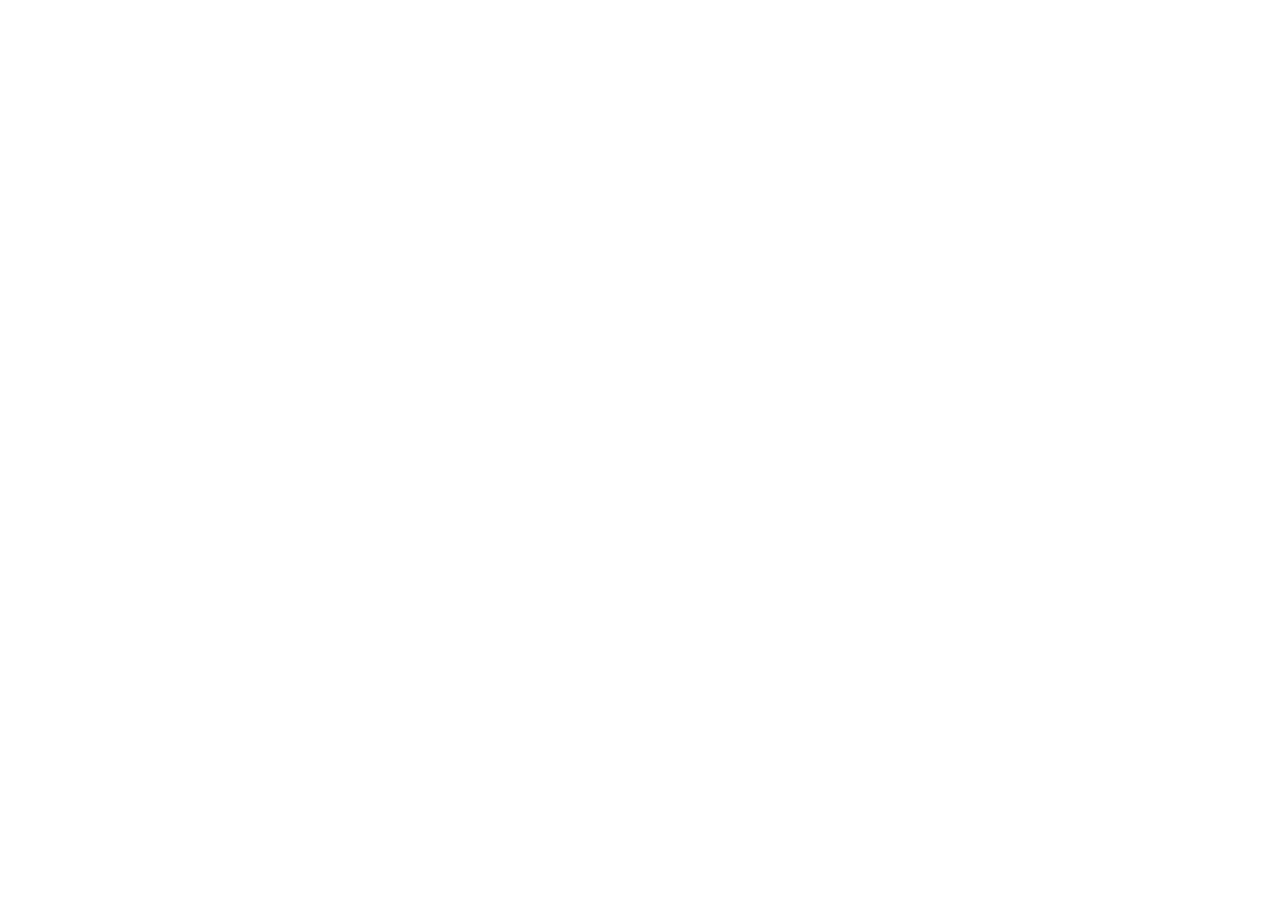
==== commit c6e39a57: "Redirect to onemoretales.com/churches" ====
--- a/bold/index.html
+++ b/bold/index.html
@@ -1,536 +1 @@
-<!doctype html>
-<html lang="en">
-<head>
-<meta charset="utf-8">
-<meta name="viewport" content="width=device-width, initial-scale=1, viewport-fit=cover">
-<title>Northlight Church · Orlando + Lake Nona</title>
-<meta name="description" content="Northlight Church is one church meeting in Orlando and Lake Nona. Sundays 9, 10:30 and 12 in Orlando, 10:00 in Lake Nona. Students Wednesdays 7 PM.">
-<meta name="theme-color" content="#131212">
-<link rel="icon" href="data:image/svg+xml,%3Csvg xmlns='http://www.w3.org/2000/svg' viewBox='0 0 32 32'%3E%3Crect width='32' height='32' rx='7' fill='%23131212'/%3E%3Cpath d='M16 4l2.6 9.4L28 16l-9.4 2.6L16 28l-2.6-9.4L4 16l9.4-2.6z' fill='%23fff'/%3E%3C/svg%3E">
-<link rel="preconnect" href="https://fonts.googleapis.com">
-<link rel="preconnect" href="https://fonts.gstatic.com" crossorigin>
-<link href="https://fonts.googleapis.com/css2?family=Geist:wght@400..800&display=swap" rel="stylesheet">
-<link rel="preload" as="image" href="img/hero-poster.webp" type="image/webp">
-<link rel="stylesheet" href="css/site.css">
-</head>
-<body>
-<a class="skip" href="#main">Skip to content</a>
-
-<div class="util">
-  <div class="wrap util-in">
-    <p><b>Orlando</b> Sundays 9:00, 10:30, 12:00 <span class="sep" aria-hidden="true">|</span> <b>Lake Nona</b> Sundays 10:00 <span class="sep hide-s" aria-hidden="true">|</span> <span class="hide-s"><b>Students</b> Wednesdays 7 PM</span></p>
-    <a class="live" href="#watch" id="liveChip"><i aria-hidden="true"></i><span class="live-lbl">Next live stream in</span> <b id="liveT">--</b></a>
-  </div>
-</div>
-
-<header class="top" id="top">
-  <div class="wrap top-in">
-    <a class="logo" href="#main" aria-label="Northlight Church, home">
-      <svg viewBox="0 0 32 32" aria-hidden="true"><path d="M16 2l3 11 11 3-11 3-3 11-3-11-11-3 11-3z"/></svg>
-      <span>Northlight</span>
-    </a>
-    <nav class="links" aria-label="Main">
-      <a href="#visit">Visit</a>
-      <a href="#watch">Watch</a>
-      <a href="#ministries">Ministries</a>
-      <a href="#events">Events</a>
-      <a href="#about">About</a>
-    </nav>
-    <div class="acts">
-      <button class="btn line sm" type="button" data-give>Give</button>
-      <a class="btn brand sm" href="#visit">Plan a Visit</a>
-    </div>
-    <button class="menu-btn" id="menuBtn" type="button" aria-haspopup="dialog" aria-controls="menu">Menu</button>
-  </div>
-</header>
-
-<dialog class="menu" id="menu" aria-label="Site menu">
-  <div class="menu-head">
-    <span class="logo"><svg viewBox="0 0 32 32" aria-hidden="true"><path d="M16 2l3 11 11 3-11 3-3 11-3-11-11-3 11-3z"/></svg><span>Northlight</span></span>
-    <button class="menu-close" type="button" id="menuClose">Close</button>
-  </div>
-  <nav aria-label="Mobile">
-    <a href="#visit">Visit</a>
-    <a href="#watch">Watch</a>
-    <a href="#ministries">Ministries</a>
-    <a href="#events">Events</a>
-    <a href="#about">About</a>
-    <a href="#prayer">Prayer</a>
-    <a href="#locations">Locations</a>
-  </nav>
-  <div class="menu-acts">
-    <a class="btn brand" href="#visit">Plan a Visit</a>
-    <button class="btn line-dark" type="button" data-give>Give</button>
-  </div>
-</dialog>
-
-<main id="main">
-
-<section class="hero" aria-labelledby="heroH">
-  <video class="hero-vid" id="heroVid" muted loop playsinline preload="none" poster="img/hero-poster.webp" data-src="video/hero.mp4" aria-hidden="true"></video>
-  <div class="hero-shade" aria-hidden="true"></div>
-  <div class="wrap hero-in">
-    <p class="kicker">One church in Orlando and Lake Nona</p>
-    <h1 id="heroH">Come as you are.</h1>
-    <p class="hero-sub">Loud worship, honest teaching and people who will save you a seat.</p>
-    <div class="hero-bar">
-      <div class="campus-switch" role="group" aria-label="Choose a campus">
-        <button type="button" data-campus="orlando" aria-pressed="true">Orlando</button>
-        <button type="button" data-campus="nona" aria-pressed="false">Lake Nona</button>
-      </div>
-      <div class="hb-info">
-        <p class="hb-times" data-c="times">Sundays 9:00, 10:30 and 12:00</p>
-        <p class="hb-addr" data-c="address">1800 N Mills Ave, Orlando, FL 32803</p>
-      </div>
-      <div class="hb-btns">
-        <a class="btn brand" href="#visit">Plan a Visit</a>
-        <button class="btn line" type="button" data-give>Give</button>
-      </div>
-    </div>
-  </div>
-  <button class="vid-toggle" id="vidToggle" type="button" aria-label="Pause background video" aria-pressed="false">
-    <svg viewBox="0 0 24 24" aria-hidden="true"><path class="i-pause" d="M7 5h3v14H7zM14 5h3v14h-3z"/><path class="i-play" d="M8 5l11 7-11 7z"/></svg>
-  </button>
-</section>
-
-<section class="stats" aria-label="Northlight by the numbers">
-  <div class="wrap stats-in">
-    <div><b>3,200</b><span>people on an average Sunday</span></div>
-    <div><b>140</b><span>life groups meeting in homes</span></div>
-    <div><b>4</b><span>services every weekend</span></div>
-    <div><b>2</b><span>campuses, one church</span></div>
-  </div>
-</section>
-
-<section class="series sec" aria-labelledby="seriesH">
-  <div class="wrap series-in">
-    <div class="series-art">
-      <img src="img/series-art.webp" alt="" width="1000" height="1000" loading="lazy" decoding="async">
-      <div class="sa-type" aria-hidden="true"><span class="sa-k">A series in Hebrews 12</span><span class="sa-t">Unshaken</span></div>
-    </div>
-    <div class="series-copy">
-      <p class="label">Current series</p>
-      <h2 id="seriesH">Unshaken</h2>
-      <p class="lead">Six weeks in Hebrews 12 about the kind of faith that holds when your job, your plans and your group chat all fall apart.</p>
-      <div class="prog" role="img" aria-label="Week 3 of 6">
-        <i class="on"></i><i class="on"></i><i class="on"></i><i></i><i></i><i></i>
-      </div>
-      <p class="prog-lbl">Week 3 of 6. This Sunday: <b>A Kingdom That Can't Be Moved</b></p>
-      <div class="row">
-        <a class="btn dark" href="#watch">Watch week 3</a>
-        <a class="btn line-dark" href="#visit">Be there Sunday</a>
-      </div>
-    </div>
-  </div>
-</section>
-
-<section class="watch sec dark" id="watch" aria-labelledby="watchH">
-  <div class="wrap">
-    <div class="sec-head">
-      <div>
-        <p class="label">Watch</p>
-        <h2 id="watchH">Messages and live stream</h2>
-      </div>
-      <div class="cd" id="cd">
-        <p class="cd-k" id="cdLabel">Next live stream, Sunday 9:00 AM ET</p>
-        <div class="cd-boxes" id="cdBoxes">
-          <div><b data-u="d">0</b><span>days</span></div>
-          <div><b data-u="h">00</b><span>hrs</span></div>
-          <div><b data-u="m">00</b><span>min</span></div>
-          <div><b data-u="s">00</b><span>sec</span></div>
-        </div>
-      </div>
-    </div>
-    <div class="wgrid">
-      <div>
-        <div class="player" id="player">
-          <button class="poster" id="poster" type="button">
-            <span class="sr">Play message: </span>
-            <img id="posterImg" src="img/sermon-600.webp" alt="" width="600" height="900" loading="lazy" decoding="async">
-            <span class="po-type"><small id="poSeries">Unshaken, week 3</small><span id="poTitle">A Kingdom That Can't Be Moved</span></span>
-            <span class="po-play" aria-hidden="true"><svg viewBox="0 0 24 24"><path d="M8 5l11 7-11 7z"/></svg></span>
-            <span class="po-dur" id="poDur">41:12</span>
-          </button>
-          <video id="pv" playsinline muted loop preload="none" controls hidden></video>
-          <canvas class="static" id="pst" width="160" height="90" aria-hidden="true"></canvas>
-          <p class="osd" id="osd" aria-hidden="true"></p>
-          <p class="demo-note" id="demoNote" hidden>Demo footage. Your sermon video or YouTube embed plays here.</p>
-        </div>
-        <div class="vmeta">
-          <h3 id="vTitle">A Kingdom That Can't Be Moved</h3>
-          <div class="chrow">
-            <p class="nm"><span id="vSpk">Marcus Reed</span><small id="vDate">Nov 15, 2026 · Orlando campus</small></p>
-            <div class="pills">
-              <a class="pill" href="#watch">Notes</a>
-              <a class="pill" href="#watch">Podcast</a>
-            </div>
-          </div>
-        </div>
-      </div>
-      <div class="upnext">
-        <p class="un-k" id="unK">Recent messages</p>
-        <ul class="un-list" id="upnext" aria-labelledby="unK"></ul>
-      </div>
-    </div>
-  </div>
-</section>
-
-<section class="visit sec mist" id="visit" aria-labelledby="visitH">
-  <div class="wrap">
-    <div class="sec-head">
-      <div>
-        <p class="label">Plan a visit</p>
-        <h2 id="visitH">Your first Sunday, sorted.</h2>
-      </div>
-      <p class="lead">Tell us you're coming and someone will meet you at the door, walk your kids to check-in and save you a seat. Nobody will ask you to stand up.</p>
-    </div>
-    <div class="expect">
-      <figure class="ex-photo">
-        <img src="img/welcome.webp" srcset="img/welcome-640.webp 640w, img/welcome.webp 1200w" sizes="(max-width: 1000px) 100vw, 560px" alt="Two smiling volunteers wearing name tags" width="1200" height="800" loading="lazy" decoding="async">
-        <figcaption>Look for the name tags. Those are your people.</figcaption>
-      </figure>
-      <div class="ex-grid">
-        <article><h3>Parking</h3><p data-c="parking">Guest spots are in the front row off Mills Ave. Turn on your hazards and a parking volunteer will wave you in.</p></article>
-        <article><h3>Kids check-in</h3><p>Birth to 5th grade. Arrive 10 minutes early, check in at the Kids desk and you get a matching tag for pickup.</p></article>
-        <article><h3>How long</h3><p>About 75 minutes. Around 25 minutes of music, a 35 minute message, then coffee on the patio.</p></article>
-        <article><h3>What to wear</h3><p>Whatever you'd wear to grab coffee. Shorts and sneakers are normal. This is Florida.</p></article>
-      </div>
-    </div>
-
-    <form class="newform" id="visitForm" novalidate>
-      <div class="nf-head">
-        <h3>I'm new</h3>
-        <p>Takes 20 seconds. We only use this to welcome you.</p>
-      </div>
-      <div class="nf-body" id="visitBody">
-        <div class="nf-fields">
-          <label class="fld"><span>Name</span><input name="name" autocomplete="name" required aria-describedby="visitErr"></label>
-          <label class="fld"><span>Email</span><input name="email" type="email" autocomplete="email" required aria-describedby="visitErr"></label>
-          <label class="fld"><span>Campus</span>
-            <select name="campus" id="nfCampus"><option value="orlando">Orlando</option><option value="nona">Lake Nona</option></select>
-          </label>
-          <label class="fld"><span>Visit date</span><select name="date" id="nfDate"></select></label>
-          <label class="fld"><span>Service</span><select name="time" id="nfTime"></select></label>
-          <fieldset class="fld kids">
-            <legend>Bringing kids?</legend>
-            <div class="seg">
-              <label><input type="radio" name="kids" value="yes"><span>Yes</span></label>
-              <label><input type="radio" name="kids" value="no" checked><span>No</span></label>
-            </div>
-          </fieldset>
-        </div>
-        <p class="err" id="visitErr" role="alert"></p>
-        <button class="btn brand" type="submit">Save me a seat</button>
-      </div>
-      <div class="thanks" id="visitThanks" hidden tabindex="-1">
-        <p class="th-big">See you Sunday, <span id="thName">friend</span>.</p>
-        <p id="thLine">We'll email you directions and a parking map.</p>
-        <button type="button" class="btn line-dark sm" id="visitReset">Plan another visit</button>
-      </div>
-    </form>
-  </div>
-</section>
-
-<section class="ministries sec" id="ministries" aria-labelledby="minH">
-  <div class="wrap">
-    <div class="sec-head">
-      <div>
-        <p class="label">Ministries</p>
-        <h2 id="minH">Find your people.</h2>
-      </div>
-      <p class="lead">Sundays are the front door. These are the rooms where people actually get to know you.</p>
-    </div>
-    <div class="mgrid">
-      <article class="mcard" id="kids">
-        <div class="mc-img"><img src="img/kids.webp" srcset="img/kids-640.webp 640w, img/kids.webp 1200w" sizes="(max-width: 640px) 100vw, (max-width: 1000px) 50vw, 400px" alt="Kids watching a Sunday kids service" width="1200" height="800" loading="lazy" decoding="async"><h3>Kids</h3></div>
-        <p class="mc-k">Birth to 5th grade · every service</p>
-        <p>Secure check-in, background-checked leaders and a Bible story your kid will retell at lunch.</p>
-        <a class="tlink" href="#visit">Pre-register your kids</a>
-      </article>
-      <article class="mcard" id="students">
-        <div class="mc-img"><img src="img/students.webp" srcset="img/students-640.webp 640w, img/students.webp 1200w" sizes="(max-width: 640px) 100vw, (max-width: 1000px) 50vw, 400px" alt="Teenagers sharing pizza and talking" width="1200" height="800" loading="lazy" decoding="async"><h3>Students</h3></div>
-        <p class="mc-k">6th to 12th grade · Wednesdays 7 PM</p>
-        <p>At the Orlando campus. Games, worship, a short talk, then small groups by grade. Pizza is not optional.</p>
-        <a class="tlink" href="#events">Winter retreat is open</a>
-      </article>
-      <article class="mcard" id="groups">
-        <div class="mc-img"><img src="img/groups.webp" srcset="img/groups-640.webp 640w, img/groups.webp 1200w" sizes="(max-width: 640px) 100vw, (max-width: 1000px) 50vw, 400px" alt="Friends sharing dinner around a table" width="1200" height="800" loading="lazy" decoding="async"><h3>Life Groups</h3></div>
-        <p class="mc-k">140 groups · weeknights</p>
-        <p>In homes across Orlando, Winter Park and Lake Nona. Dinner, an honest conversation and people who notice when you're missing.</p>
-        <a class="tlink" href="#visit">Find a group near you</a>
-      </article>
-      <article class="mcard" id="women">
-        <div class="mc-img"><img src="img/women.webp" srcset="img/women-640.webp 640w, img/women.webp 1200w" sizes="(max-width: 640px) 100vw, (max-width: 1000px) 100vw, 610px" alt="Three women talking on a couch" width="1200" height="800" loading="lazy" decoding="async"><h3>Women</h3></div>
-        <p class="mc-k">Tuesday nights · monthly brunch</p>
-        <p>A Tuesday study at both campuses and brunch on the first Saturday of the month. College students to grandmothers, same table.</p>
-        <a class="tlink" href="#events">See what's next</a>
-      </article>
-      <article class="mcard" id="men">
-        <div class="mc-img"><img src="img/men.webp" srcset="img/men-640.webp 640w, img/men.webp 1200w" sizes="(max-width: 640px) 100vw, (max-width: 1000px) 100vw, 610px" alt="Two men hiking in a forest" width="1200" height="800" loading="lazy" decoding="async"><h3>Men</h3></div>
-        <p class="mc-k">Saturdays 7 AM · quarterly trips</p>
-        <p>Breakfast at both campuses, plus a hike or camping trip every quarter. Bring an appetite and the question you've been sitting on.</p>
-        <a class="tlink" href="#events">Next trip</a>
-      </article>
-    </div>
-  </div>
-</section>
-
-<section class="events sec mist" id="events" aria-labelledby="evH">
-  <div class="wrap">
-    <div class="sec-head">
-      <div>
-        <p class="label">Events</p>
-        <h2 id="evH">Coming up</h2>
-      </div>
-      <a class="btn line-dark sm" href="#events">All events</a>
-    </div>
-    <div class="ev-rail">
-      <article class="ev">
-        <div class="ev-img"><img src="img/ev-serve.webp" srcset="img/ev-serve-560.webp 560w, img/ev-serve.webp 900w" sizes="(max-width: 640px) 100vw, (max-width: 1100px) 50vw, 300px" alt="Volunteers packing food boxes" width="900" height="600" loading="lazy" decoding="async"></div>
-        <div class="ev-body">
-          <time class="ev-date" datetime="2026-11-28"><b>28</b>Nov</time>
-          <div>
-            <h3>Serve Orlando: Thanksgiving Meal Drive</h3>
-            <p class="ev-k">Sat, 8 AM · Orlando campus</p>
-            <p>Pack 1,500 meal boxes with the Orlando Food Collective. Ages 8 and up.</p>
-          </div>
-        </div>
-      </article>
-      <article class="ev">
-        <div class="ev-img"><img src="img/ev-worship.webp" srcset="img/ev-worship-560.webp 560w, img/ev-worship.webp 900w" sizes="(max-width: 640px) 100vw, (max-width: 1100px) 50vw, 300px" alt="Worship night with stage lights and crowd" width="900" height="600" loading="lazy" decoding="async"></div>
-        <div class="ev-body">
-          <time class="ev-date" datetime="2026-12-04"><b>04</b>Dec</time>
-          <div>
-            <h3>Night of Worship</h3>
-            <p class="ev-k">Fri, 7 PM · Orlando campus</p>
-            <p>Both campuses, one room, two hours of singing. Childcare for ages 0 to 5.</p>
-          </div>
-        </div>
-      </article>
-      <article class="ev">
-        <div class="ev-img"><img src="img/ev-band.webp" srcset="img/ev-band-560.webp 560w, img/ev-band.webp 900w" sizes="(max-width: 640px) 100vw, (max-width: 1100px) 50vw, 300px" alt="Band leading worship in front of a cross" width="900" height="600" loading="lazy" decoding="async"></div>
-        <div class="ev-body">
-          <time class="ev-date" datetime="2026-12-19"><b>19</b>Dec</time>
-          <div>
-            <h3>Christmas at Northlight</h3>
-            <p class="ev-k">Dec 19 to 24 · Both campuses</p>
-            <p>Eleven services, candles and a kids choir that will make you cry. Invite someone.</p>
-          </div>
-        </div>
-      </article>
-      <article class="ev">
-        <div class="ev-img"><img src="img/ev-retreat.webp" srcset="img/ev-retreat-560.webp 560w, img/ev-retreat.webp 900w" sizes="(max-width: 640px) 100vw, (max-width: 1100px) 50vw, 300px" alt="Silhouettes of students celebrating at sunset by a lake" width="900" height="600" loading="lazy" decoding="async"></div>
-        <div class="ev-body">
-          <time class="ev-date" datetime="2027-01-15"><b>15</b>Jan</time>
-          <div>
-            <h3>Students Winter Retreat</h3>
-            <p class="ev-k">Jan 15 to 17 · Lake Louisa</p>
-            <p>Three days, two nights, one lake. $149 covers cabins, meals and a hoodie.</p>
-          </div>
-        </div>
-      </article>
-    </div>
-  </div>
-</section>
-
-<section class="give sec dark" id="give" aria-labelledby="giveH">
-  <div class="wrap give-in">
-    <div>
-      <p class="label">Give</p>
-      <h2 id="giveH">Generosity is worship.</h2>
-      <p class="lead">Last year your giving packed 41,000 meals, sent 12 teams overseas and opened the Lake Nona campus without debt.</p>
-      <button class="btn brand" type="button" data-give>Give online</button>
-    </div>
-    <ul class="give-ways">
-      <li><b>Text to give</b><span>Text NORTHLIGHT to (407) 555-0142</span></li>
-      <li><b>Northlight app</b><span>Give, check in kids and watch live from one app</span></li>
-      <li><b>In person</b><span>Giving boxes at every exit at both campuses</span></li>
-    </ul>
-  </div>
-</section>
-
-<section class="about sec" id="about" aria-labelledby="aboutH">
-  <div class="wrap">
-    <div class="sec-head">
-      <div>
-        <p class="label">About</p>
-        <h2 id="aboutH">What we believe</h2>
-      </div>
-      <p class="lead">The short version. Ask any of us for the long one over coffee.</p>
-    </div>
-    <ol class="beliefs">
-      <li><h3>God</h3><p>One God, Father, Son and Holy Spirit, who made everything and is good.</p></li>
-      <li><h3>Jesus</h3><p>Fully God and fully human. He died for our sin and rose from the dead.</p></li>
-      <li><h3>Grace</h3><p>Salvation is a gift received by faith in Jesus, not something we earn.</p></li>
-      <li><h3>The Bible</h3><p>God's inspired word and our final authority for faith and life.</p></li>
-      <li><h3>The Spirit</h3><p>The Holy Spirit lives in every believer and gives gifts to build the church.</p></li>
-      <li><h3>The Church</h3><p>Not a building. People who follow Jesus together and serve their city.</p></li>
-    </ol>
-
-    <h2 class="staff-h" id="staffH">Our team</h2>
-    <ul class="staff" aria-labelledby="staffH">
-      <li><img src="img/staff-1.webp" srcset="img/staff-1-300.webp 300w, img/staff-1.webp 520w" sizes="(max-width: 640px) 50vw, (max-width: 1000px) 33vw, 190px" alt="Marcus Reed" width="520" height="520" loading="lazy" decoding="async"><b>Marcus Reed</b><span>Lead Pastor</span></li>
-      <li><img src="img/staff-3.webp" srcset="img/staff-3-300.webp 300w, img/staff-3.webp 520w" sizes="(max-width: 640px) 50vw, (max-width: 1000px) 33vw, 190px" alt="Dev Raman" width="520" height="520" loading="lazy" decoding="async"><b>Dev Raman</b><span>Lake Nona Campus Pastor</span></li>
-      <li><img src="img/staff-6.webp" srcset="img/staff-6-300.webp 300w, img/staff-6.webp 520w" sizes="(max-width: 640px) 50vw, (max-width: 1000px) 33vw, 190px" alt="Vy Nguyen" width="520" height="520" loading="lazy" decoding="async"><b>Vy Nguyen</b><span>Worship Leader</span></li>
-      <li><img src="img/staff-2.webp" srcset="img/staff-2-300.webp 300w, img/staff-2.webp 520w" sizes="(max-width: 640px) 50vw, (max-width: 1000px) 33vw, 190px" alt="Jordan Okafor" width="520" height="520" loading="lazy" decoding="async"><b>Jordan Okafor</b><span>Students Pastor</span></li>
-      <li><img src="img/staff-4.webp" srcset="img/staff-4-300.webp 300w, img/staff-4.webp 520w" sizes="(max-width: 640px) 50vw, (max-width: 1000px) 33vw, 190px" alt="Linh Tran" width="520" height="520" loading="lazy" decoding="async"><b>Linh Tran</b><span>Kids Director</span></li>
-      <li><img src="img/staff-5.webp" srcset="img/staff-5-300.webp 300w, img/staff-5.webp 520w" sizes="(max-width: 640px) 50vw, (max-width: 1000px) 33vw, 190px" alt="Sara Haddad" width="520" height="520" loading="lazy" decoding="async"><b>Sara Haddad</b><span>Life Groups Director</span></li>
-    </ul>
-  </div>
-</section>
-
-<section class="prayer sec mist" id="prayer" aria-labelledby="prH">
-  <div class="wrap prayer-in">
-    <div>
-      <p class="label">Prayer</p>
-      <h2 id="prH">Can we pray for you?</h2>
-      <p class="lead">Our prayer team reads every request by name within 24 hours. Mark it private and only the pastors see it.</p>
-    </div>
-    <form class="prform" id="prayerForm" novalidate>
-      <div id="prBody">
-        <label class="fld"><span>First name (optional)</span><input name="name" autocomplete="given-name"></label>
-        <label class="fld"><span>Email (optional, if you want a reply)</span><input name="email" type="email" autocomplete="email"></label>
-        <label class="fld"><span>How can we pray?</span><textarea name="req" rows="4" required aria-describedby="prErr"></textarea></label>
-        <label class="check"><input type="checkbox" name="private"><span>Keep this private (pastors only)</span></label>
-        <p class="err" id="prErr" role="alert"></p>
-        <button class="btn dark" type="submit">Send request</button>
-      </div>
-      <div class="thanks" id="prThanks" hidden tabindex="-1">
-        <p class="th-big">We've got you.</p>
-        <p>Your request is with the prayer team. You are not carrying this alone.</p>
-        <button type="button" class="btn line-dark sm" id="prReset">Send another</button>
-      </div>
-    </form>
-  </div>
-</section>
-
-<section class="locations sec dark" id="locations" aria-labelledby="locH">
-  <div class="wrap">
-    <div class="sec-head">
-      <div>
-        <p class="label">Locations</p>
-        <h2 id="locH">One church, two campuses</h2>
-      </div>
-    </div>
-    <div class="loc-grid">
-      <article class="loc">
-        <div class="map"><img src="img/map-orlando.webp" srcset="img/map-orlando-700.webp 700w, img/map-orlando.webp 1200w" sizes="(max-width: 860px) 100vw, 610px" alt="Map of the Orlando campus area near Mills 50" width="1200" height="750" loading="lazy" decoding="async"><span class="pin" aria-hidden="true"></span><span class="map-cr">© OpenStreetMap contributors</span></div>
-        <div class="loc-body">
-          <h3>Orlando</h3>
-          <p class="loc-addr">1800 N Mills Ave, Orlando, FL 32803</p>
-          <dl class="loc-times">
-            <dt>Sunday</dt><dd>9:00, 10:30, 12:00</dd>
-            <dt>Students</dt><dd>Wednesday 7 PM</dd>
-            <dt>Prayer room</dt><dd>Sunday 8:30 AM</dd>
-          </dl>
-          <a class="btn line" href="https://www.google.com/maps/search/?api=1&amp;query=28.5530,-81.3650" target="_blank" rel="noopener">Get directions</a>
-        </div>
-      </article>
-      <article class="loc">
-        <div class="map"><img src="img/map-nona.webp" srcset="img/map-nona-700.webp 700w, img/map-nona.webp 1200w" sizes="(max-width: 860px) 100vw, 610px" alt="Map of the Lake Nona campus area" width="1200" height="750" loading="lazy" decoding="async"><span class="pin" aria-hidden="true"></span><span class="map-cr">© OpenStreetMap contributors</span></div>
-        <div class="loc-body">
-          <h3>Lake Nona</h3>
-          <p class="loc-addr">6900 Tavistock Lakes Blvd, Orlando, FL 32827</p>
-          <dl class="loc-times">
-            <dt>Sunday</dt><dd>10:00 AM</dd>
-            <dt>Students</dt><dd>Join Orlando, Wed 7 PM</dd>
-            <dt>Prayer room</dt><dd>Sunday 9:30 AM</dd>
-          </dl>
-          <a class="btn line" href="https://www.google.com/maps/search/?api=1&amp;query=28.3925,-81.2470" target="_blank" rel="noopener">Get directions</a>
-        </div>
-      </article>
-    </div>
-    <p class="loc-note">Church office: Monday to Thursday, 9 AM to 4 PM · (407) 555-0100</p>
-  </div>
-</section>
-
-<section class="contact-ha" id="contact-ha" aria-labelledby="haH">
-  <div class="wrap">
-    <div class="ha-card">
-      <div>
-        <p class="label">About this demo</p>
-        <h2 id="haH">Want this for your church?</h2>
-        <p>Northlight Church is fictional. This site is a design demo by Ha Le with a campus switcher, live countdown, sermon player, Tithely-style giving and visitor forms, ready to connect to your real info.</p>
-      </div>
-      <a class="btn dark" href="mailto:halevanthien@gmail.com?subject=Church%20website">Email halevanthien@gmail.com</a>
-    </div>
-  </div>
-</section>
-
-</main>
-
-<footer class="foot dark">
-  <div class="wrap">
-    <div class="foot-grid">
-      <div class="foot-brand">
-        <span class="logo"><svg viewBox="0 0 32 32" aria-hidden="true"><path d="M16 2l3 11 11 3-11 3-3 11-3-11-11-3 11-3z"/></svg><span>Northlight</span></span>
-        <p>One church in Orlando and Lake Nona.</p>
-      </div>
-      <div>
-        <p class="f-k">Orlando</p>
-        <p>1800 N Mills Ave<br>Sundays 9:00, 10:30, 12:00<br>Students Wed 7 PM</p>
-      </div>
-      <div>
-        <p class="f-k">Lake Nona</p>
-        <p>6900 Tavistock Lakes Blvd<br>Sundays 10:00</p>
-      </div>
-      <div>
-        <p class="f-k">Explore</p>
-        <ul class="f-links"><li><a href="#visit">Plan a Visit</a></li><li><a href="#watch">Watch</a></li><li><a href="#ministries">Ministries</a></li><li><a href="#prayer">Prayer</a></li><li><a href="#give">Give</a></li></ul>
-      </div>
-    </div>
-    <div class="foot-bot">
-      <div class="socials">
-        <a href="#main" aria-label="Instagram (demo link)"><svg viewBox="0 0 24 24"><rect x="3" y="3" width="18" height="18" rx="5"/><circle cx="12" cy="12" r="4"/><circle cx="17.5" cy="6.5" r="1" class="f"/></svg></a>
-        <a href="#main" aria-label="YouTube (demo link)"><svg viewBox="0 0 24 24"><rect x="2" y="5" width="20" height="14" rx="4"/><path d="M10 9l5 3-5 3z" class="f"/></svg></a>
-        <a href="#main" aria-label="TikTok (demo link)"><svg viewBox="0 0 24 24"><path d="M14 3v11.5a3.5 3.5 0 1 1-3.5-3.5M14 3c.5 2.5 2.3 4.2 5 4.5"/></svg></a>
-        <a href="#main" aria-label="Facebook (demo link)"><svg viewBox="0 0 24 24"><path d="M14 8h3V4h-3a4 4 0 0 0-4 4v3H7v4h3v6h4v-6h3l1-4h-4V8z"/></svg></a>
-        <a href="#main" aria-label="Spotify podcast (demo link)"><svg viewBox="0 0 24 24"><circle cx="12" cy="12" r="9.5"/><path d="M7 9.5c3.5-1 7-.6 10 1M7.5 12.8c3-.8 5.8-.4 8.2.9M8 15.8c2.3-.5 4.4-.3 6.3.7"/></svg></a>
-      </div>
-      <p>© 2026 Northlight Church, a fictional church made for a website demo. Photos and video from Pexels. Maps © OpenStreetMap contributors.</p>
-    </div>
-  </div>
-</footer>
-
-<a class="badge" id="badge" href="#contact-ha">Demo by Ha Le</a>
-
-<dialog class="give-modal" id="giveModal" aria-labelledby="gmH">
-  <div class="gm">
-    <div class="gm-head">
-      <div class="gm-org"><span class="gm-logo" aria-hidden="true"><svg viewBox="0 0 32 32"><path d="M16 2l3 11 11 3-11 3-3 11-3-11-11-3 11-3z"/></svg></span><div><p id="gmH">Give to Northlight Church</p><small>Orlando, FL</small></div></div>
-      <button type="button" class="gm-x" id="gmClose" aria-label="Close giving form">×</button>
-    </div>
-    <div class="gm-body" id="gmStep1">
-      <label class="gm-amt" for="gmAmt"><span class="sr">Amount in US dollars</span><b aria-hidden="true">$</b><input id="gmAmt" inputmode="decimal" size="4" value="50" aria-describedby="gmErr"></label>
-      <div class="gm-chips" role="group" aria-label="Quick amounts">
-        <button type="button" data-amt="25">$25</button><button type="button" data-amt="50" aria-pressed="true">$50</button><button type="button" data-amt="100">$100</button><button type="button" data-amt="250">$250</button>
-      </div>
-      <label class="gm-fld"><span>Fund</span>
-        <select id="gmFund"><option>General Fund</option><option>Missions</option><option>Building Fund</option></select>
-      </label>
-      <fieldset class="gm-fld gm-fs"><legend>Frequency</legend>
-        <div class="gm-seg">
-          <label><input type="radio" name="freq" value="One time" checked><span>One time</span></label>
-          <label><input type="radio" name="freq" value="Weekly"><span>Weekly</span></label>
-          <label><input type="radio" name="freq" value="Monthly"><span>Monthly</span></label>
-        </div>
-      </fieldset>
-      <label class="gm-check"><input type="checkbox" id="gmFees"><span>Cover the processing fee (<b id="gmFee">$1.75</b>) so 100% goes to Northlight</span></label>
-      <p class="gm-err" id="gmErr" role="alert"></p>
-      <button type="button" class="gm-go" id="gmGo">Give <span id="gmTotal">$50.00</span></button>
-      <p class="gm-alt">Prefer text? Send NORTHLIGHT 50 to (407) 555-0142</p>
-    </div>
-    <div class="gm-body gm-done" id="gmStep2" hidden tabindex="-1">
-      <div class="gm-tick" aria-hidden="true"><svg viewBox="0 0 24 24"><path d="M5 12.5l4.5 4.5L19 7.5"/></svg></div>
-      <p class="gm-ty">Thank you!</p>
-      <p id="gmSummary">$50.00 to General Fund, one time.</p>
-      <p class="gm-demo">Demo only. No payment was processed.</p>
-      <button type="button" class="gm-go" id="gmAgain">Done</button>
-    </div>
-    <p class="gm-foot"><svg viewBox="0 0 24 24" aria-hidden="true"><rect x="5" y="10" width="14" height="10" rx="2"/><path d="M8 10V7a4 4 0 0 1 8 0v3"/></svg> Secure giving powered by Tithely</p>
-  </div>
-</dialog>
-
-<script src="js/site.js" defer></script>
-</body>
-</html>
+<!doctype html><html lang="en"><head><meta charset="utf-8"><title>Moved to onemoretales.com</title><link rel="canonical" href="https://onemoretales.com/churches/bold/"><meta http-equiv="refresh" content="0; url=https://onemoretales.com/churches/bold/"><meta name="robots" content="noindex"></head><body><p>This page moved to <a href="https://onemoretales.com/churches/bold/">onemoretales.com/churches/bold/</a>.</p><script>location.replace('https://onemoretales.com/churches/bold/'+location.hash)</script></body></html>
